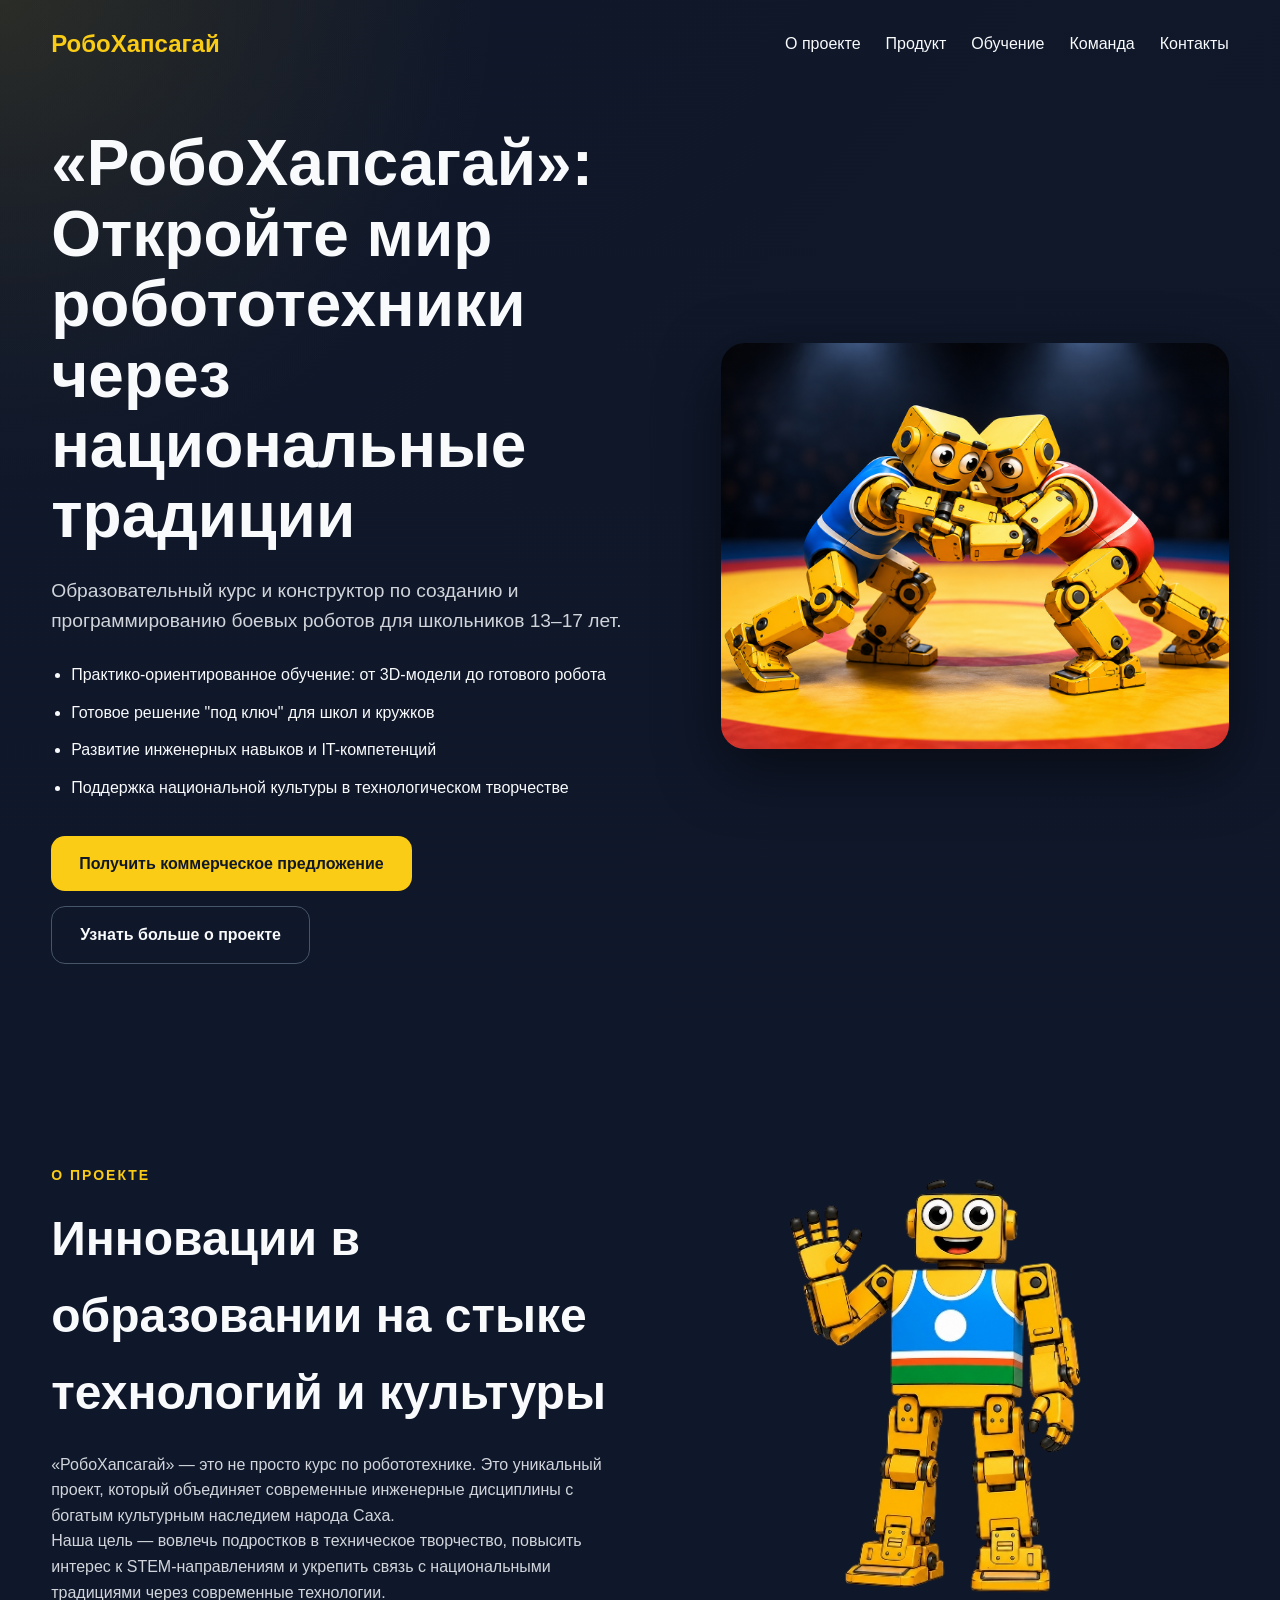
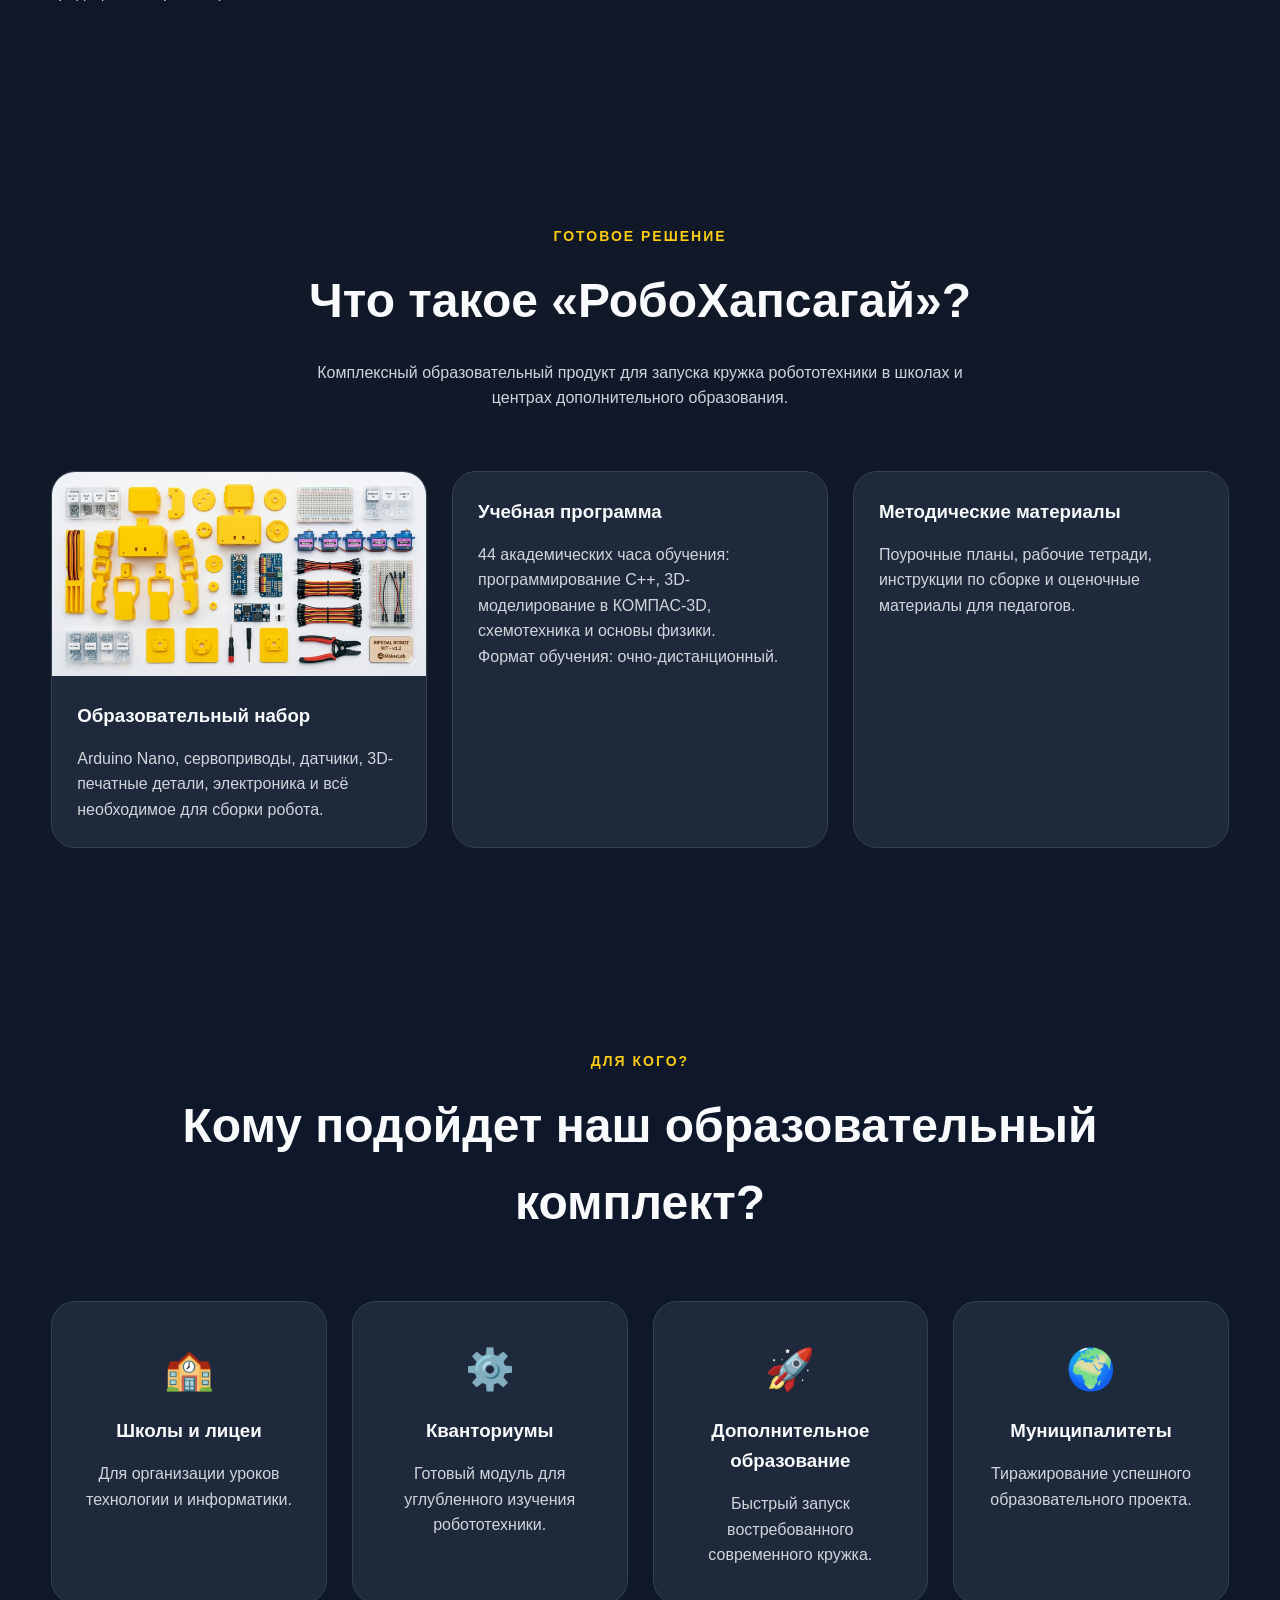
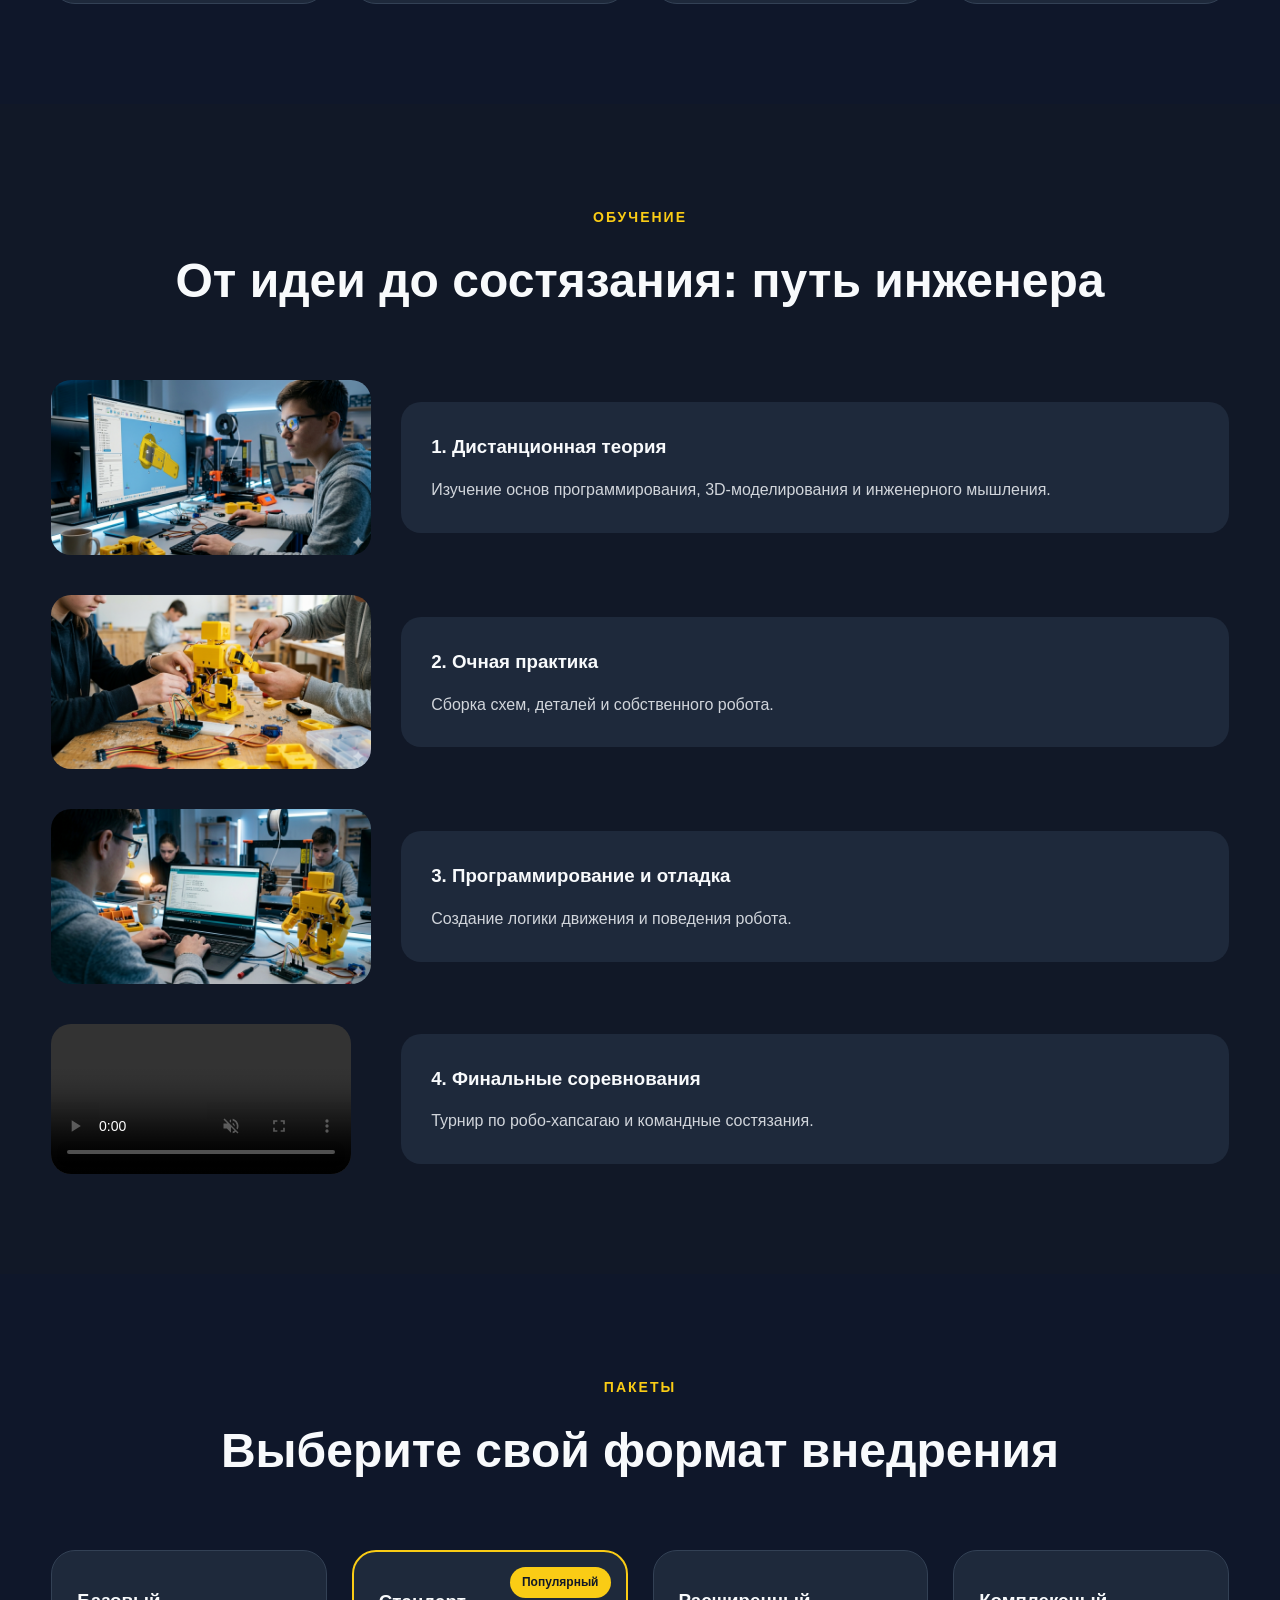
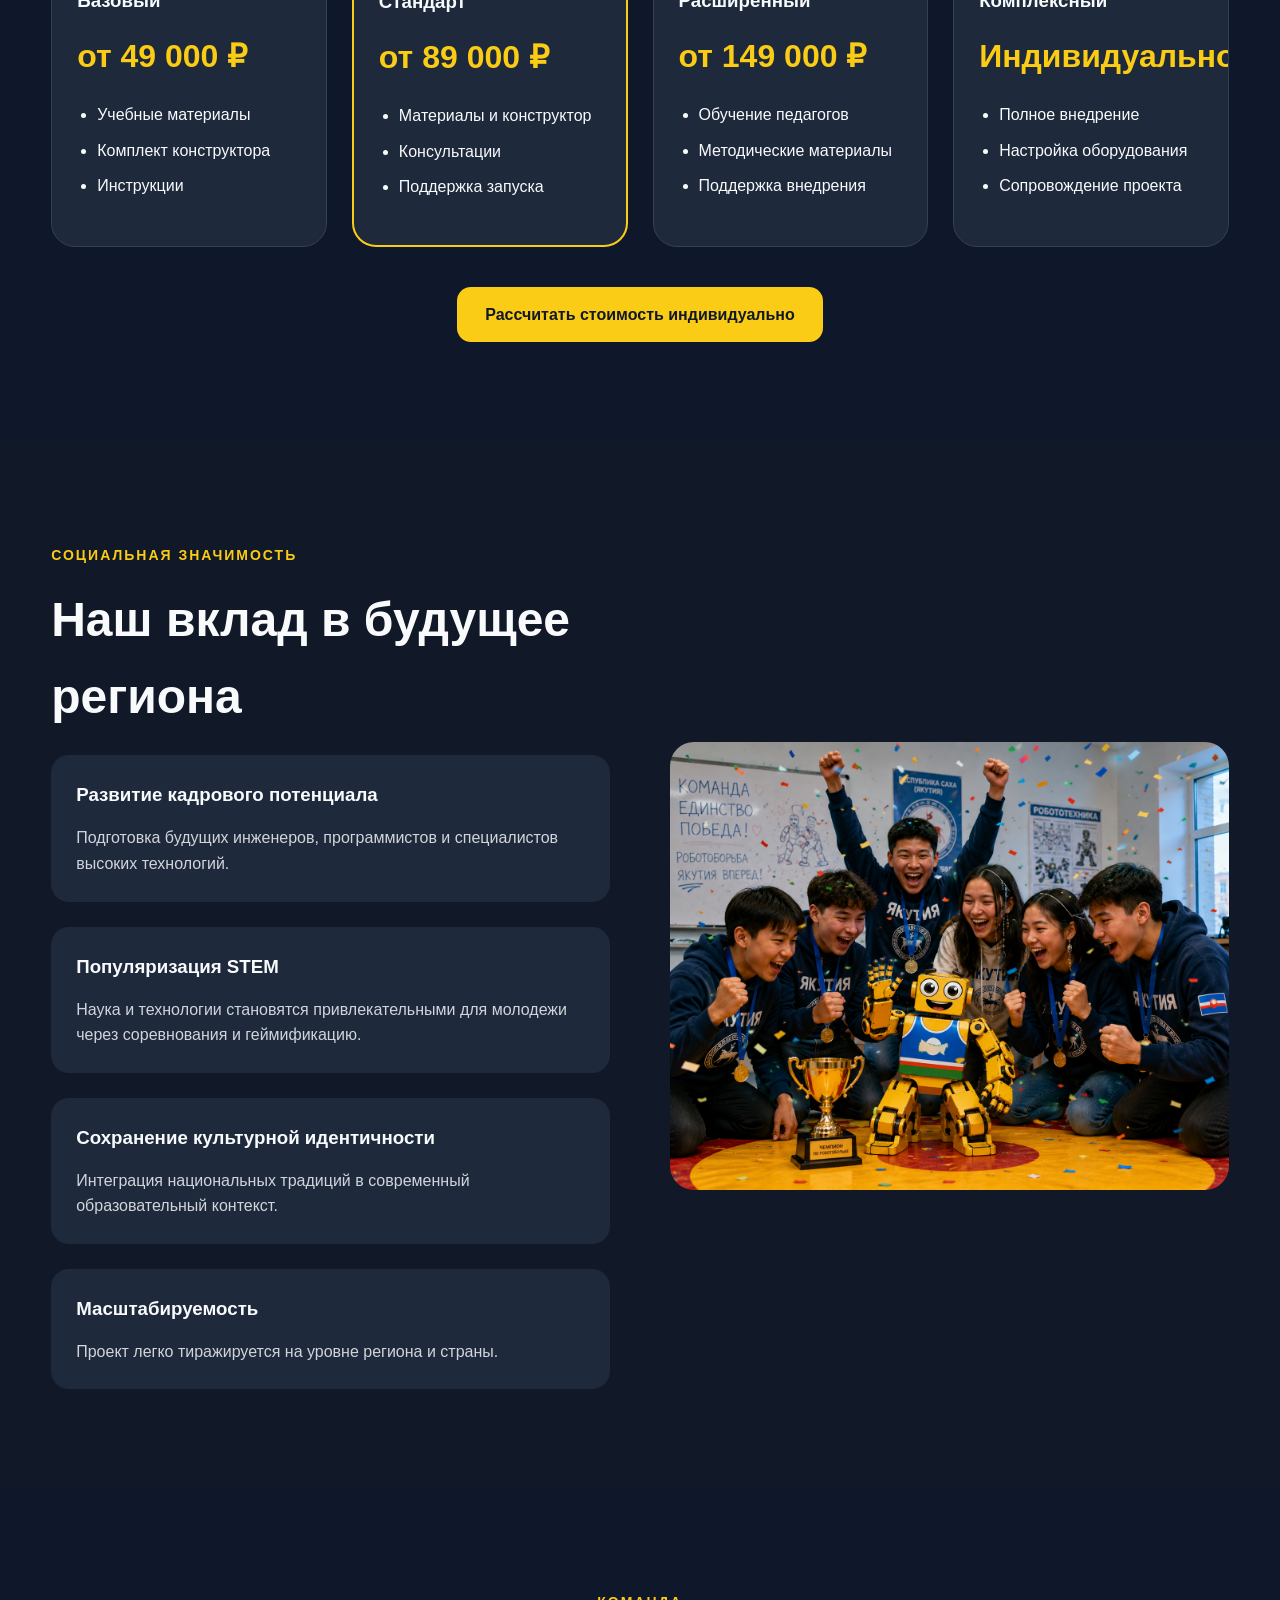
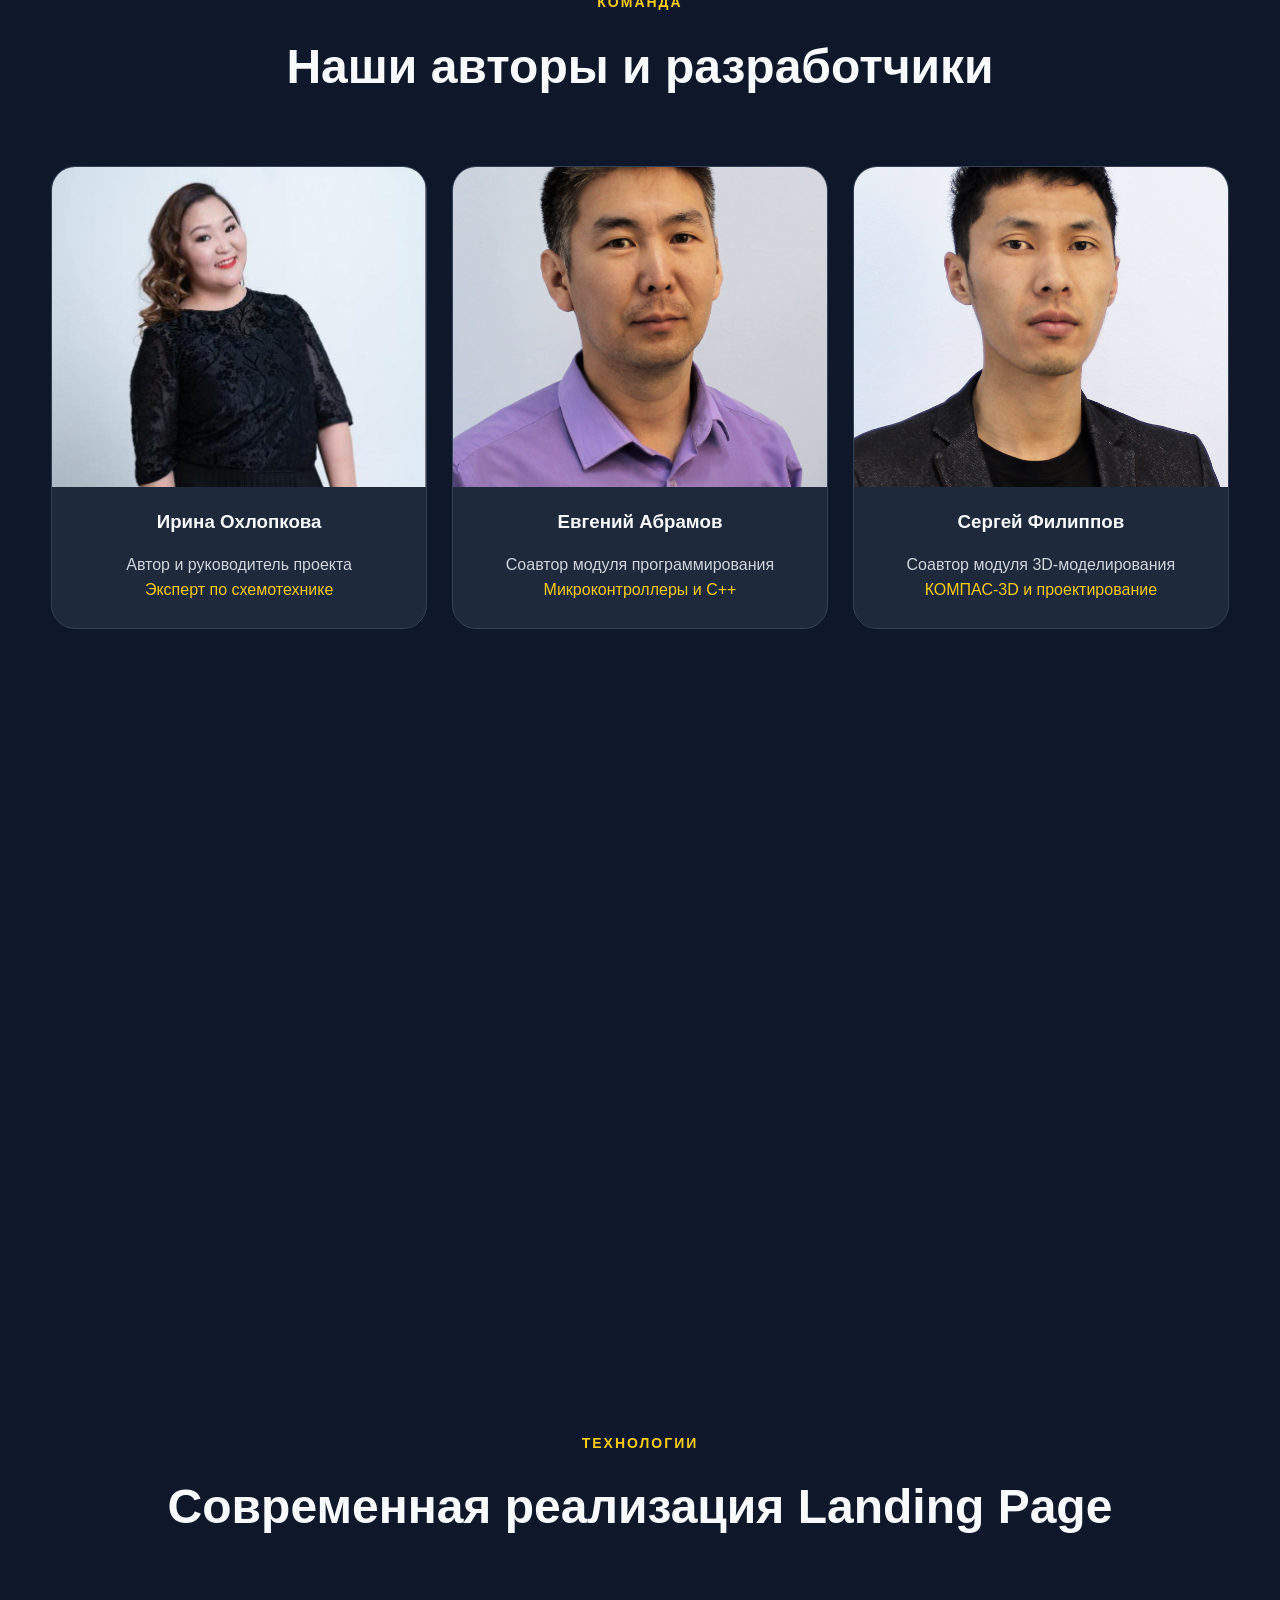
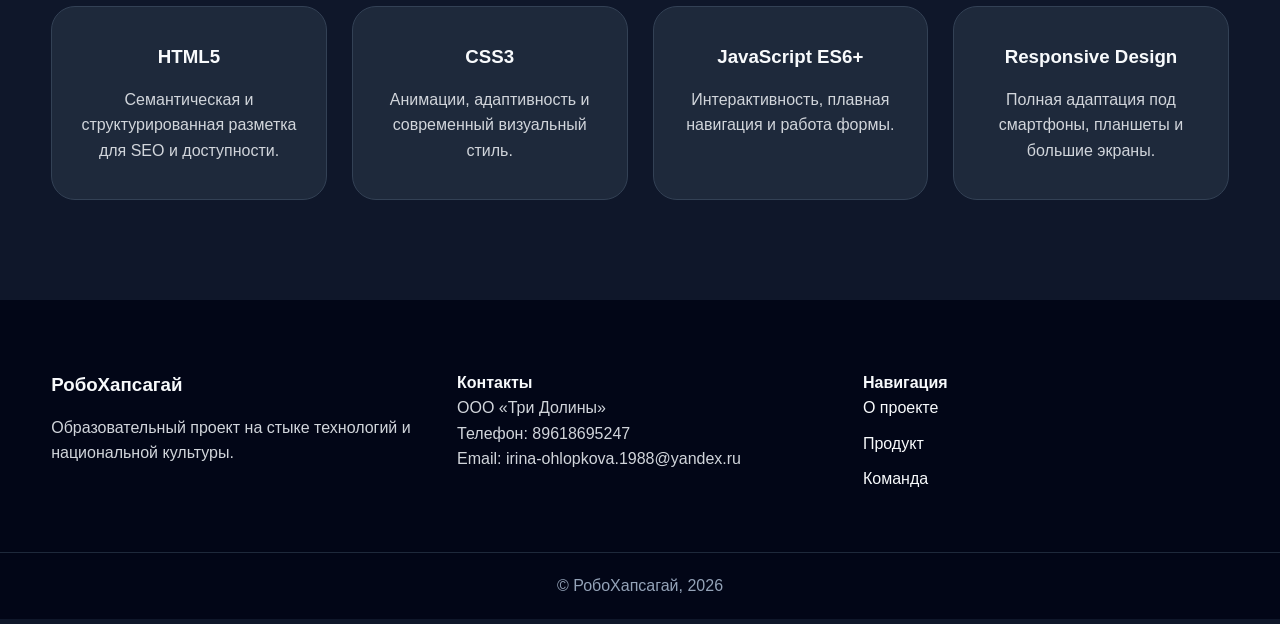
==== course/landing_page/chatgpt/index.html @ c45c4f31 "chatgpt claude deepseek gemini created LP" ====
<!DOCTYPE html>
<html lang="ru">
<head>
  <meta charset="UTF-8" />
  <meta name="viewport" content="width=device-width, initial-scale=1.0" />
  <title>РобоХапсагай — Робототехника через национальные традиции</title>

  <link rel="stylesheet" href="style.css" />
</head>
<body>

  <header class="hero">
    <div class="overlay"></div>

    <nav class="navbar">
      <div class="logo">РобоХапсагай</div>

      <ul class="nav-links">
        <li><a href="#about">О проекте</a></li>
        <li><a href="#product">Продукт</a></li>
        <li><a href="#learning">Обучение</a></li>
        <li><a href="#team">Команда</a></li>
        <li><a href="#contact">Контакты</a></li>
      </ul>

      <button class="burger" id="burger">
        <span></span>
        <span></span>
        <span></span>
      </button>
    </nav>

    <div class="hero-content container">
      <div class="hero-text">
        <h1>
          «РобоХапсагай»: Откройте мир робототехники
          через национальные традиции
        </h1>

        <p class="hero-subtitle">
          Образовательный курс и конструктор по созданию
          и программированию боевых роботов для школьников 13–17 лет.
        </p>

        <ul class="hero-benefits">
          <li>Практико-ориентированное обучение: от 3D-модели до готового робота</li>
          <li>Готовое решение "под ключ" для школ и кружков</li>
          <li>Развитие инженерных навыков и IT-компетенций</li>
          <li>Поддержка национальной культуры в технологическом творчестве</li>
        </ul>

        <div class="hero-buttons">
          <a href="#register" class="btn btn-primary">
            Получить коммерческое предложение
          </a>

          <a href="#about" class="btn btn-secondary">
            Узнать больше о проекте
          </a>
        </div>
      </div>

      <div class="hero-image">
        <img
          src="img/generated_images/Two friendly, blocky, humanoid robots wrestling.png"
          alt="РобоХапсагай"
        />
      </div>
    </div>
  </header>

  <section class="section" id="about">
    <div class="container grid-2">
      <div>
        <span class="section-tag">О проекте</span>

        <h2>
          Инновации в образовании на стыке технологий и культуры
        </h2>

        <p>
          «РобоХапсагай» — это не просто курс по робототехнике.
          Это уникальный проект, который объединяет современные
          инженерные дисциплины с богатым культурным наследием народа Саха.
        </p>

        <p>
          Наша цель — вовлечь подростков в техническое творчество,
          повысить интерес к STEM-направлениям и укрепить связь
          с национальными традициями через современные технологии.
        </p>
      </div>

      <div class="about-image">
        <img
          src="img/generated_images/A friendly, cartoonish, blocky humanoid.png"
          alt="Робот маскот"
        />
      </div>
    </div>
  </section>

  <section class="section dark-section" id="product">
    <div class="container">
      <div class="section-header">
        <span class="section-tag">Готовое решение</span>
        <h2>Что такое «РобоХапсагай»?</h2>

        <p>
          Комплексный образовательный продукт для запуска кружка
          робототехники в школах и центрах дополнительного образования.
        </p>
      </div>

      <div class="cards-grid">
        <div class="card">
          <img
            src="img/generated_images/A flat lay of a robotics kit neatly arranged.png"
            alt="Набор робототехники"
          />

          <div class="card-content">
            <h3>Образовательный набор</h3>

            <p>
              Arduino Nano, сервоприводы, датчики, 3D-печатные детали,
              электроника и всё необходимое для сборки робота.
            </p>
          </div>
        </div>

        <div class="card">
          <div class="card-content">
            <h3>Учебная программа</h3>

            <p>
              44 академических часа обучения:
              программирование C++, 3D-моделирование в КОМПАС-3D,
              схемотехника и основы физики.
            </p>

            <p>
              Формат обучения: очно-дистанционный.
            </p>
          </div>
        </div>

        <div class="card">
          <div class="card-content">
            <h3>Методические материалы</h3>

            <p>
              Поурочные планы, рабочие тетради,
              инструкции по сборке и оценочные материалы для педагогов.
            </p>
          </div>
        </div>
      </div>
    </div>
  </section>

  <section class="section" id="audience">
    <div class="container">
      <div class="section-header">
        <span class="section-tag">Для кого?</span>
        <h2>Кому подойдет наш образовательный комплект?</h2>
      </div>

      <div class="audience-grid">
        <div class="audience-card">
          <div class="icon">🏫</div>
          <h3>Школы и лицеи</h3>
          <p>Для организации уроков технологии и информатики.</p>
        </div>

        <div class="audience-card">
          <div class="icon">⚙️</div>
          <h3>Кванториумы</h3>
          <p>Готовый модуль для углубленного изучения робототехники.</p>
        </div>

        <div class="audience-card">
          <div class="icon">🚀</div>
          <h3>Дополнительное образование</h3>
          <p>Быстрый запуск востребованного современного кружка.</p>
        </div>

        <div class="audience-card">
          <div class="icon">🌍</div>
          <h3>Муниципалитеты</h3>
          <p>Тиражирование успешного образовательного проекта.</p>
        </div>
      </div>
    </div>
  </section>

  <section class="section dark-section" id="learning">
    <div class="container">
      <div class="section-header">
        <span class="section-tag">Обучение</span>
        <h2>От идеи до состязания: путь инженера</h2>
      </div>

      <div class="timeline">

        <div class="timeline-item">
          <div class="timeline-image">
            <img
              src="img/generated_images/A teenager is focused on a computer screen.png"
              alt=""
            />
          </div>

          <div class="timeline-content">
            <h3>1. Дистанционная теория</h3>
            <p>
              Изучение основ программирования,
              3D-моделирования и инженерного мышления.
            </p>
          </div>
        </div>

        <div class="timeline-item">
          <div class="timeline-image">
            <img
              src="img/generated_images/A close-up shot of teenagers' hands assembling a blocky yellow robot.png"
              alt=""
            />
          </div>

          <div class="timeline-content">
            <h3>2. Очная практика</h3>
            <p>
              Сборка схем, деталей и собственного робота.
            </p>
          </div>
        </div>

        <div class="timeline-item">
          <div class="timeline-image">
            <img
              src="img/generated_images/Over-the-shoulder shot of a student writing code on a laptop.png"
              alt=""
            />
          </div>

          <div class="timeline-content">
            <h3>3. Программирование и отладка</h3>
            <p>
              Создание логики движения и поведения робота.
            </p>
          </div>
        </div>

        <div class="timeline-item">
          <div class="timeline-video">
            <video controls autoplay muted loop>
              <source
                src="video/концепт борьбы роботов хапсагай.mp4"
                type="video/mp4"
              />
            </video>
          </div>

          <div class="timeline-content">
            <h3>4. Финальные соревнования</h3>
            <p>
              Турнир по робо-хапсагаю и командные состязания.
            </p>
          </div>
        </div>

      </div>
    </div>
  </section>

  <section class="section" id="pricing">
    <div class="container">
      <div class="section-header">
        <span class="section-tag">Пакеты</span>
        <h2>Выберите свой формат внедрения</h2>
      </div>

      <div class="pricing-grid">

        <div class="pricing-card">
          <h3>Базовый</h3>
          <p class="price">от 49 000 ₽</p>

          <ul>
            <li>Учебные материалы</li>
            <li>Комплект конструктора</li>
            <li>Инструкции</li>
          </ul>
        </div>

        <div class="pricing-card featured">
          <div class="badge">Популярный</div>

          <h3>Стандарт</h3>
          <p class="price">от 89 000 ₽</p>

          <ul>
            <li>Материалы и конструктор</li>
            <li>Консультации</li>
            <li>Поддержка запуска</li>
          </ul>
        </div>

        <div class="pricing-card">
          <h3>Расширенный</h3>
          <p class="price">от 149 000 ₽</p>

          <ul>
            <li>Обучение педагогов</li>
            <li>Методические материалы</li>
            <li>Поддержка внедрения</li>
          </ul>
        </div>

        <div class="pricing-card">
          <h3>Комплексный</h3>
          <p class="price">Индивидуально</p>

          <ul>
            <li>Полное внедрение</li>
            <li>Настройка оборудования</li>
            <li>Сопровождение проекта</li>
          </ul>
        </div>

      </div>

      <div class="center">
        <a href="#register" class="btn btn-primary">
          Рассчитать стоимость индивидуально
        </a>
      </div>
    </div>
  </section>

  <section class="section dark-section">
    <div class="container grid-2">
      <div>
        <span class="section-tag">Социальная значимость</span>

        <h2>Наш вклад в будущее региона</h2>

        <div class="impact-list">
          <div class="impact-item">
            <h3>Развитие кадрового потенциала</h3>
            <p>
              Подготовка будущих инженеров, программистов
              и специалистов высоких технологий.
            </p>
          </div>

          <div class="impact-item">
            <h3>Популяризация STEM</h3>
            <p>
              Наука и технологии становятся привлекательными
              для молодежи через соревнования и геймификацию.
            </p>
          </div>

          <div class="impact-item">
            <h3>Сохранение культурной идентичности</h3>
            <p>
              Интеграция национальных традиций
              в современный образовательный контекст.
            </p>
          </div>

          <div class="impact-item">
            <h3>Масштабируемость</h3>
            <p>
              Проект легко тиражируется на уровне региона и страны.
            </p>
          </div>
        </div>
      </div>

      <div class="about-image">
        <img
          src="img/generated_images/Yakut teenagers.png"
          alt="Подростки"
        />
      </div>
    </div>
  </section>

  <section class="section" id="team">
    <div class="container">
      <div class="section-header">
        <span class="section-tag">Команда</span>
        <h2>Наши авторы и разработчики</h2>
      </div>

      <div class="team-grid">

        <div class="team-card">
          <img
            src="img/teachers/Ирина Ивановна схемотехника.jpeg"
            alt=""
          />

          <h3>Ирина Охлопкова</h3>
          <p>Автор и руководитель проекта</p>
          <span>Эксперт по схемотехнике</span>
        </div>

        <div class="team-card">
          <img
            src="img/teachers/Евгений Семенович программирование.jpg"
            alt=""
          />

          <h3>Евгений Абрамов</h3>
          <p>Соавтор модуля программирования</p>
          <span>Микроконтроллеры и C++</span>
        </div>

        <div class="team-card">
          <img
            src="img/teachers/Сергей Александрович 3Д моделирование.jpg"
            alt=""
          />

          <h3>Сергей Филиппов</h3>
          <p>Соавтор модуля 3D-моделирования</p>
          <span>КОМПАС-3D и проектирование</span>
        </div>

      </div>
    </div>
  </section>

  <section class="section dark-section" id="register">
    <div class="container register-container">
      <div>
        <span class="section-tag">Заявка</span>

        <h2>
          Получите доступ к курсу
          и коммерческое предложение
        </h2>

        <p>
          После отправки заявки мы свяжемся с вами,
          предоставим коммерческое предложение и откроем
          доступ к материалам курса.
        </p>
      </div>

      <form class="register-form" id="registerForm">

        <input
          type="text"
          placeholder="Ваше имя"
          required
        />

        <input
          type="email"
          placeholder="Электронная почта"
          required
        />

        <input
          type="text"
          placeholder="Организация"
        />

        <textarea
          rows="5"
          placeholder="Комментарий"
        ></textarea>

        <button type="submit" class="btn btn-primary">
          Отправить заявку
        </button>

      </form>
    </div>
  </section>

  <section class="section tech-section">
    <div class="container">
      <div class="section-header">
        <span class="section-tag">Технологии</span>
        <h2>Современная реализация Landing Page</h2>
      </div>

      <div class="tech-grid">

        <div class="tech-card">
          <h3>HTML5</h3>
          <p>
            Семантическая и структурированная разметка
            для SEO и доступности.
          </p>
        </div>

        <div class="tech-card">
          <h3>CSS3</h3>
          <p>
            Анимации, адаптивность и современный визуальный стиль.
          </p>
        </div>

        <div class="tech-card">
          <h3>JavaScript ES6+</h3>
          <p>
            Интерактивность, плавная навигация и работа формы.
          </p>
        </div>

        <div class="tech-card">
          <h3>Responsive Design</h3>
          <p>
            Полная адаптация под смартфоны,
            планшеты и большие экраны.
          </p>
        </div>

      </div>
    </div>
  </section>

  <footer class="footer" id="contact">
    <div class="container footer-grid">

      <div>
        <h3>РобоХапсагай</h3>

        <p>
          Образовательный проект на стыке
          технологий и национальной культуры.
        </p>
      </div>

      <div>
        <h4>Контакты</h4>

        <p>ООО «Три Долины»</p>
        <p>Телефон: 89618695247</p>
        <p>Email: irina-ohlopkova.1988@yandex.ru</p>
      </div>

      <div>
        <h4>Навигация</h4>

        <ul>
          <li><a href="#about">О проекте</a></li>
          <li><a href="#product">Продукт</a></li>
          <li><a href="#team">Команда</a></li>
        </ul>
      </div>

    </div>

    <div class="footer-bottom">
      © РобоХапсагай, 2026
    </div>
  </footer>

  <script src="script.js"></script>
</body>
</html>
---- course/landing_page/chatgpt/style.css ----
* {
  margin: 0;
  padding: 0;
  box-sizing: border-box;
}

html {
  scroll-behavior: smooth;
}

body {
  font-family: Arial, sans-serif;
  background: #0f172a;
  color: #f8fafc;
  line-height: 1.6;
  overflow-x: hidden;
}

img,
video {
  max-width: 100%;
  display: block;
}

a {
  text-decoration: none;
  color: inherit;
}

.container {
  width: min(1200px, 92%);
  margin: 0 auto;
}

.section {
  padding: 100px 0;
}

.dark-section {
  background: #111827;
}

.section-header {
  text-align: center;
  margin-bottom: 60px;
}

.section-header p {
  max-width: 700px;
  margin: 20px auto 0;
  color: #cbd5e1;
}

.section-tag {
  display: inline-block;
  margin-bottom: 15px;
  color: #facc15;
  font-weight: bold;
  text-transform: uppercase;
  letter-spacing: 2px;
  font-size: 14px;
}

h1 {
  font-size: clamp(2.5rem, 5vw, 5rem);
  line-height: 1.1;
  margin-bottom: 25px;
}

h2 {
  font-size: clamp(2rem, 4vw, 3rem);
  margin-bottom: 20px;
}

h3 {
  margin-bottom: 15px;
}

p {
  color: #d1d5db;
}

.hero {
  position: relative;
  min-height: 100vh;
  display: flex;
  flex-direction: column;
  background:
    radial-gradient(circle at top left, rgba(250, 204, 21, 0.2), transparent 30%),
    linear-gradient(135deg, #0f172a, #111827);
}

.overlay {
  position: absolute;
  inset: 0;
  background:
    linear-gradient(to bottom, rgba(15, 23, 42, 0.4), rgba(15, 23, 42, 0.95));
  z-index: 0;
}

.navbar {
  width: min(1200px, 92%);
  margin: 0 auto;
  padding: 25px 0;
  display: flex;
  justify-content: space-between;
  align-items: center;
  position: relative;
  z-index: 10;
}

.logo {
  font-size: 1.5rem;
  font-weight: bold;
  color: #facc15;
}

.nav-links {
  display: flex;
  gap: 25px;
  list-style: none;
}

.nav-links a {
  transition: 0.3s;
}

.nav-links a:hover {
  color: #facc15;
}

.burger {
  display: none;
  flex-direction: column;
  gap: 5px;
  background: none;
  border: none;
  cursor: pointer;
}

.burger span {
  width: 28px;
  height: 3px;
  background: white;
}

.hero-content {
  flex: 1;
  display: grid;
  grid-template-columns: 1.2fr 1fr;
  align-items: center;
  gap: 60px;
  position: relative;
  z-index: 2;
  padding: 40px 0 80px;
}

.hero-subtitle {
  font-size: 1.2rem;
  margin-bottom: 25px;
}

.hero-benefits {
  margin-bottom: 35px;
  padding-left: 20px;
}

.hero-benefits li {
  margin-bottom: 12px;
}

.hero-image img {
  border-radius: 24px;
  box-shadow: 0 20px 60px rgba(0, 0, 0, 0.5);
  animation: float 5s ease-in-out infinite;
}

.btn {
  display: inline-block;
  padding: 15px 28px;
  border-radius: 14px;
  font-weight: bold;
  transition: 0.3s;
}

.btn-primary {
  background: #facc15;
  color: #111827;
}

.btn-primary:hover {
  transform: translateY(-3px);
}

.btn-secondary {
  border: 1px solid #475569;
}

.btn-secondary:hover {
  background: #1e293b;
}

.hero-buttons {
  display: flex;
  flex-wrap: wrap;
  gap: 15px;
}

.grid-2 {
  display: grid;
  grid-template-columns: 1fr 1fr;
  gap: 60px;
  align-items: center;
}

.about-image img {
  border-radius: 24px;
}

.cards-grid,
.audience-grid,
.team-grid,
.tech-grid,
.pricing-grid {
  display: grid;
  gap: 25px;
}

.cards-grid {
  grid-template-columns: repeat(auto-fit, minmax(280px, 1fr));
}

.card,
.audience-card,
.team-card,
.tech-card,
.pricing-card {
  background: #1e293b;
  border: 1px solid #334155;
  border-radius: 24px;
  overflow: hidden;
  transition: 0.3s;
}

.card:hover,
.audience-card:hover,
.team-card:hover,
.tech-card:hover,
.pricing-card:hover {
  transform: translateY(-6px);
}

.card-content {
  padding: 25px;
}

.audience-grid,
.tech-grid {
  grid-template-columns: repeat(auto-fit, minmax(220px, 1fr));
}

.audience-card,
.tech-card {
  padding: 35px 25px;
  text-align: center;
}

.icon {
  font-size: 2.5rem;
  margin-bottom: 15px;
}

.timeline {
  display: flex;
  flex-direction: column;
  gap: 40px;
}

.timeline-item {
  display: grid;
  grid-template-columns: 320px 1fr;
  gap: 30px;
  align-items: center;
}

.timeline-image img,
.timeline-video video {
  border-radius: 20px;
}

.timeline-content {
  background: #1e293b;
  padding: 30px;
  border-radius: 20px;
}

.pricing-grid {
  grid-template-columns: repeat(auto-fit, minmax(240px, 1fr));
  margin-bottom: 40px;
}

.pricing-card {
  position: relative;
  padding: 35px 25px;
}

.pricing-card ul {
  padding-left: 20px;
}

.pricing-card li {
  margin-bottom: 10px;
}

.price {
  font-size: 2rem;
  color: #facc15;
  margin-bottom: 20px;
  font-weight: bold;
}

.featured {
  border: 2px solid #facc15;
}

.badge {
  position: absolute;
  top: 15px;
  right: 15px;
  background: #facc15;
  color: #111827;
  padding: 6px 12px;
  border-radius: 999px;
  font-size: 12px;
  font-weight: bold;
}

.center {
  text-align: center;
}

.impact-list {
  display: flex;
  flex-direction: column;
  gap: 25px;
}

.impact-item {
  padding: 25px;
  background: #1e293b;
  border-radius: 18px;
}

.team-grid {
  grid-template-columns: repeat(auto-fit, minmax(260px, 1fr));
}

.team-card img {
  height: 320px;
  width: 100%;
  object-fit: cover;
}

.team-card {
  text-align: center;
  padding-bottom: 25px;
}

.team-card h3 {
  margin-top: 20px;
}

.team-card span {
  color: #facc15;
}

.register-container {
  display: grid;
  grid-template-columns: 1fr 1fr;
  gap: 50px;
  align-items: start;
}

.register-form {
  display: flex;
  flex-direction: column;
  gap: 18px;
}

.register-form input,
.register-form textarea {
  padding: 16px;
  border: 1px solid #334155;
  border-radius: 14px;
  background: #0f172a;
  color: white;
  font-size: 1rem;
}

.register-form textarea {
  resize: vertical;
}

.footer {
  background: #020617;
  padding-top: 70px;
}

.footer-grid {
  display: grid;
  grid-template-columns: repeat(auto-fit, minmax(240px, 1fr));
  gap: 40px;
}

.footer ul {
  list-style: none;
}

.footer li {
  margin-bottom: 10px;
}

.footer-bottom {
  border-top: 1px solid #1e293b;
  margin-top: 50px;
  padding: 20px;
  text-align: center;
  color: #94a3b8;
}

@keyframes float {
  0%, 100% {
    transform: translateY(0px);
  }

  50% {
    transform: translateY(-10px);
  }
}

.fade-in {
  opacity: 0;
  transform: translateY(40px);
  transition: 1s;
}

.fade-in.visible {
  opacity: 1;
  transform: translateY(0);
}

@media (max-width: 900px) {

  .hero-content,
  .grid-2,
  .register-container,
  .timeline-item {
    grid-template-columns: 1fr;
  }

  .hero-image {
    order: -1;
  }

  .nav-links {
    position: absolute;
    top: 80px;
    right: 0;
    width: 240px;
    background: #111827;
    flex-direction: column;
    padding: 20px;
    border-radius: 16px;
    display: none;
  }

  .nav-links.active {
    display: flex;
  }

  .burger {
    display: flex;
  }
}

@media (max-width: 600px) {

  .section {
    padding: 70px 0;
  }

  .hero-buttons {
    flex-direction: column;
  }

  .btn {
    width: 100%;
    text-align: center;
  }
}
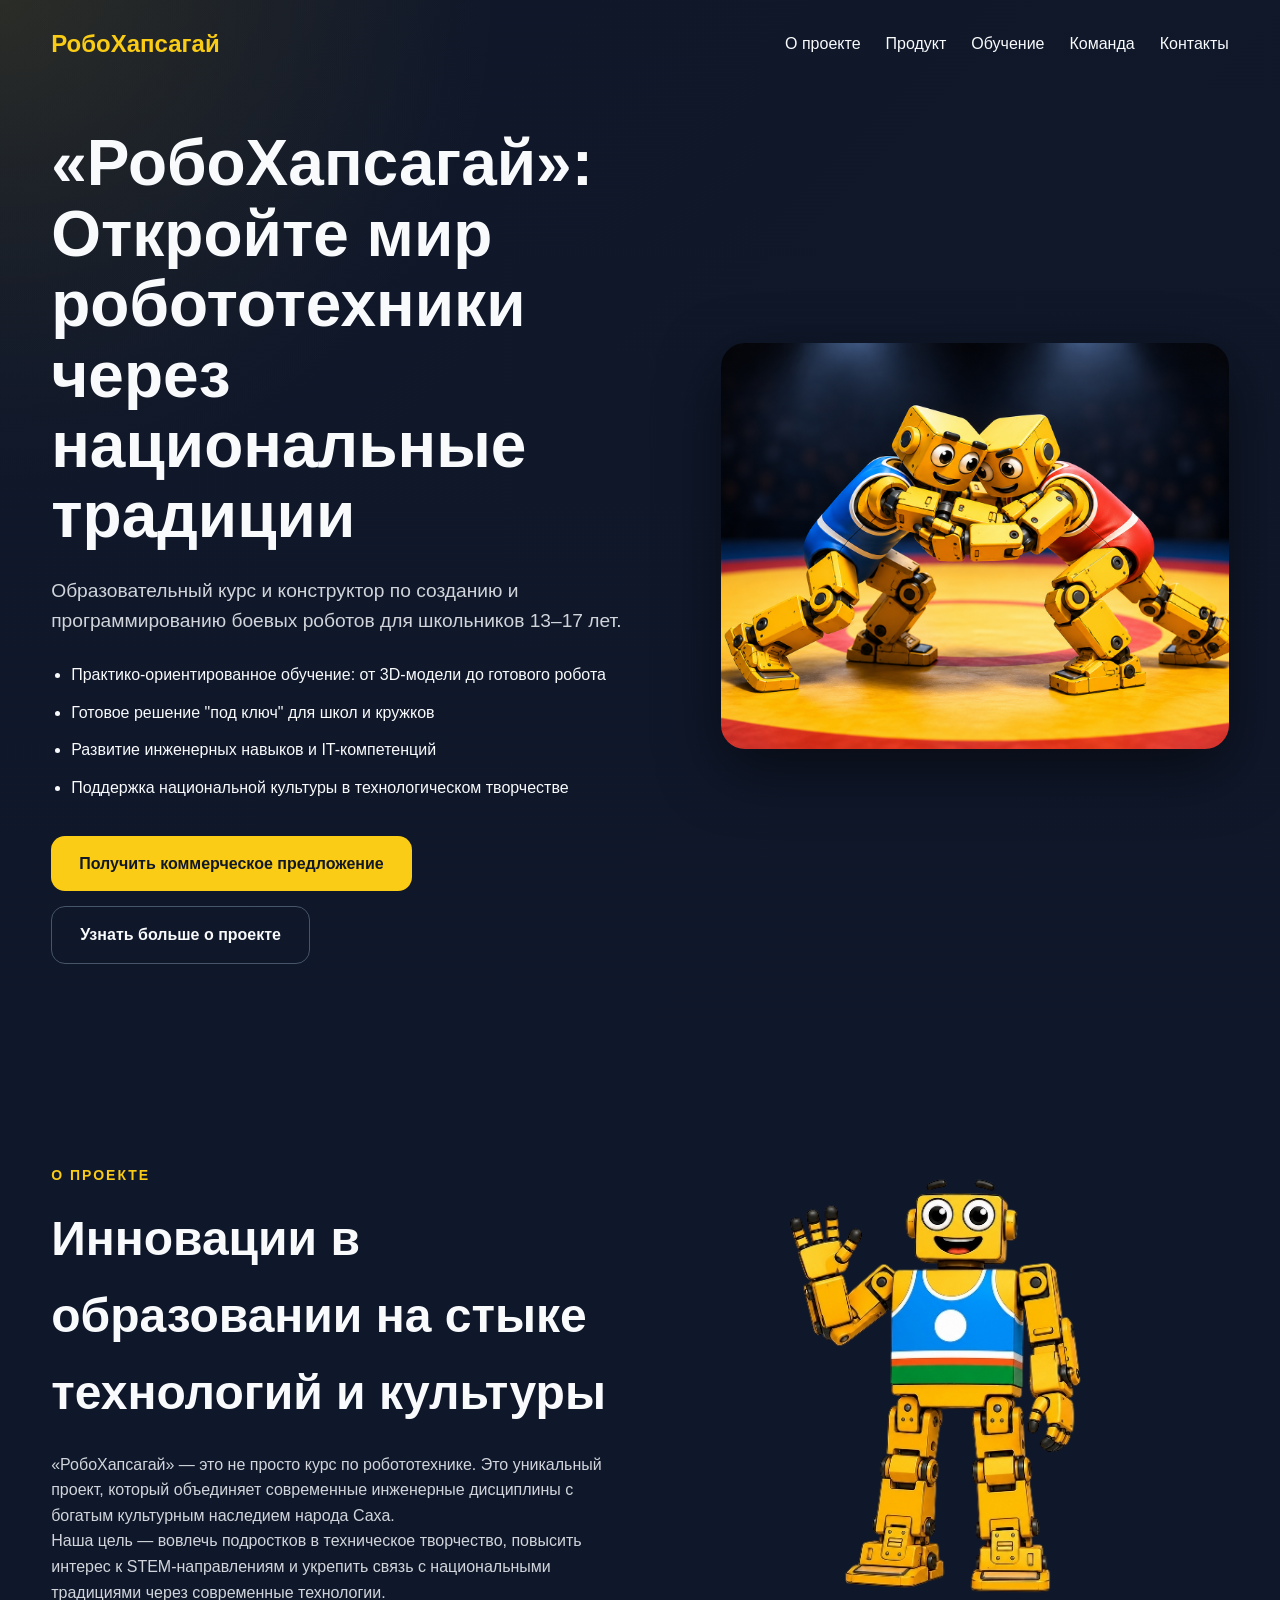
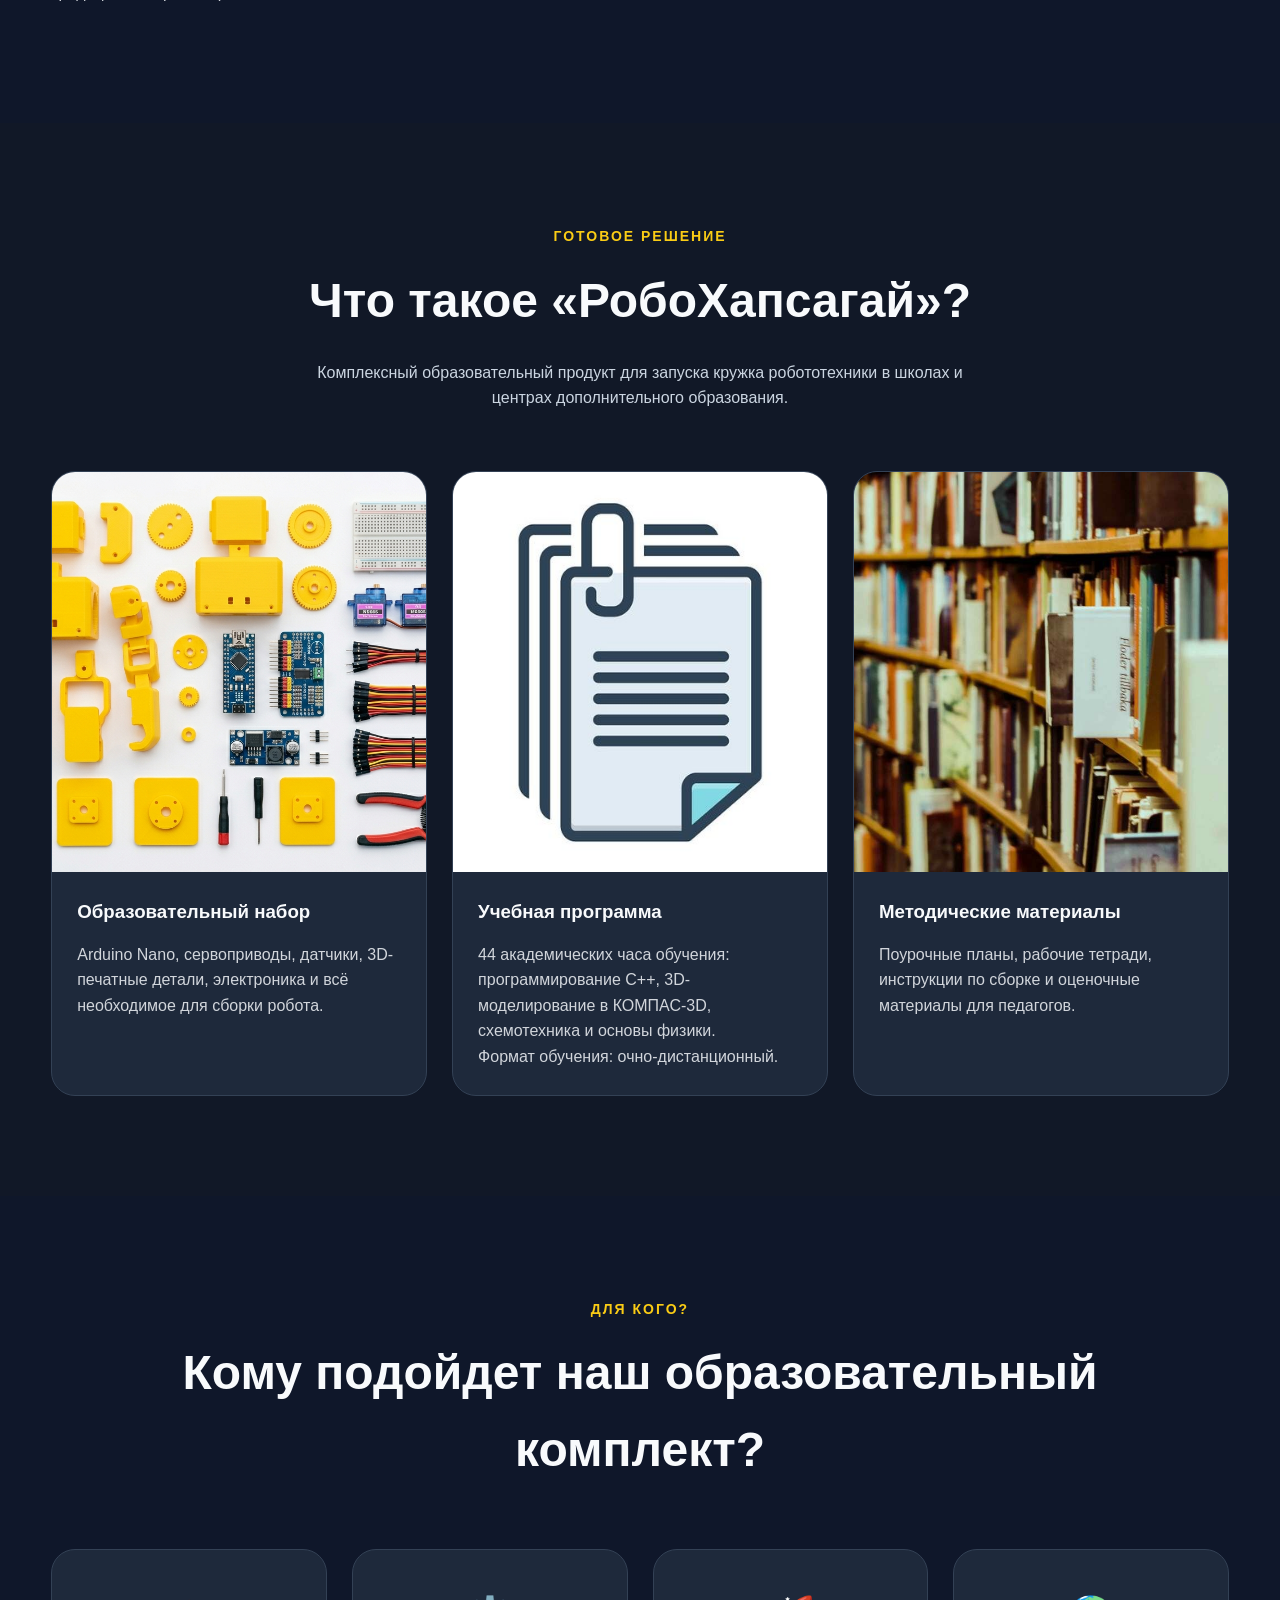
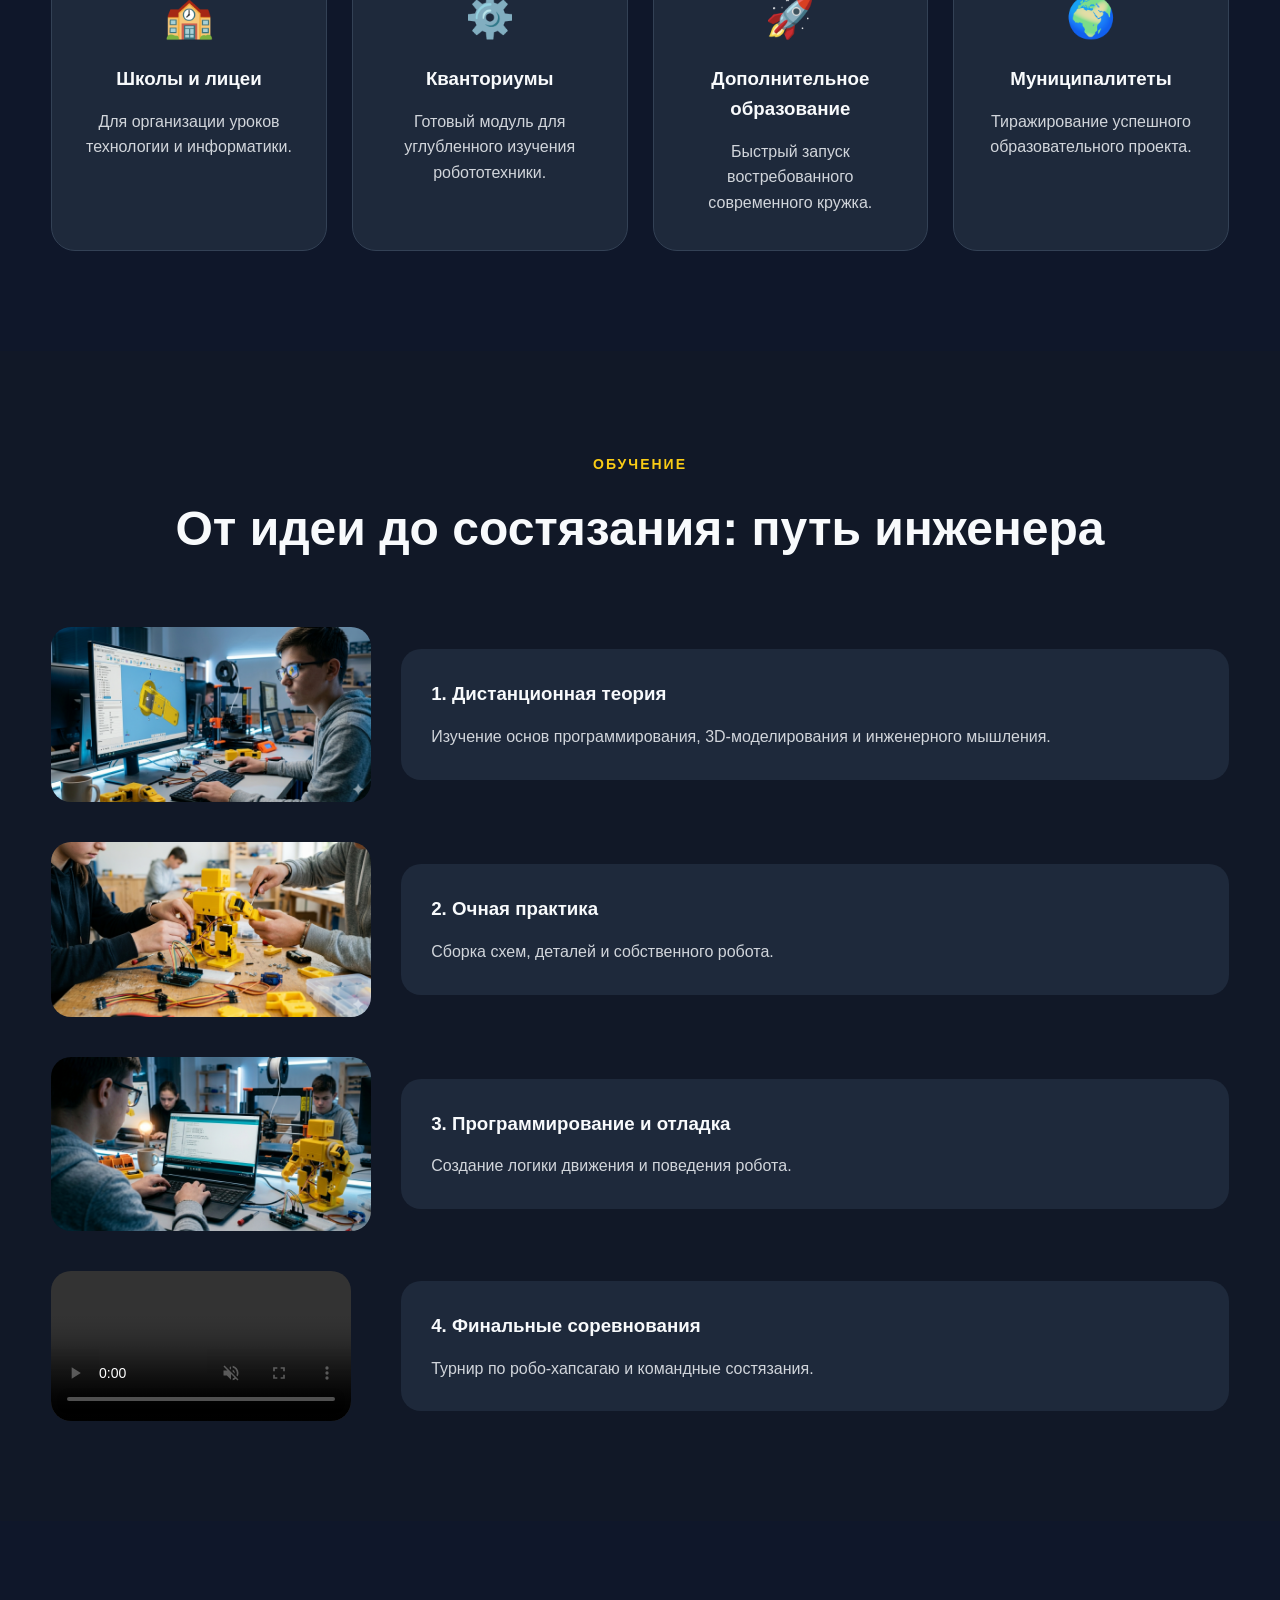
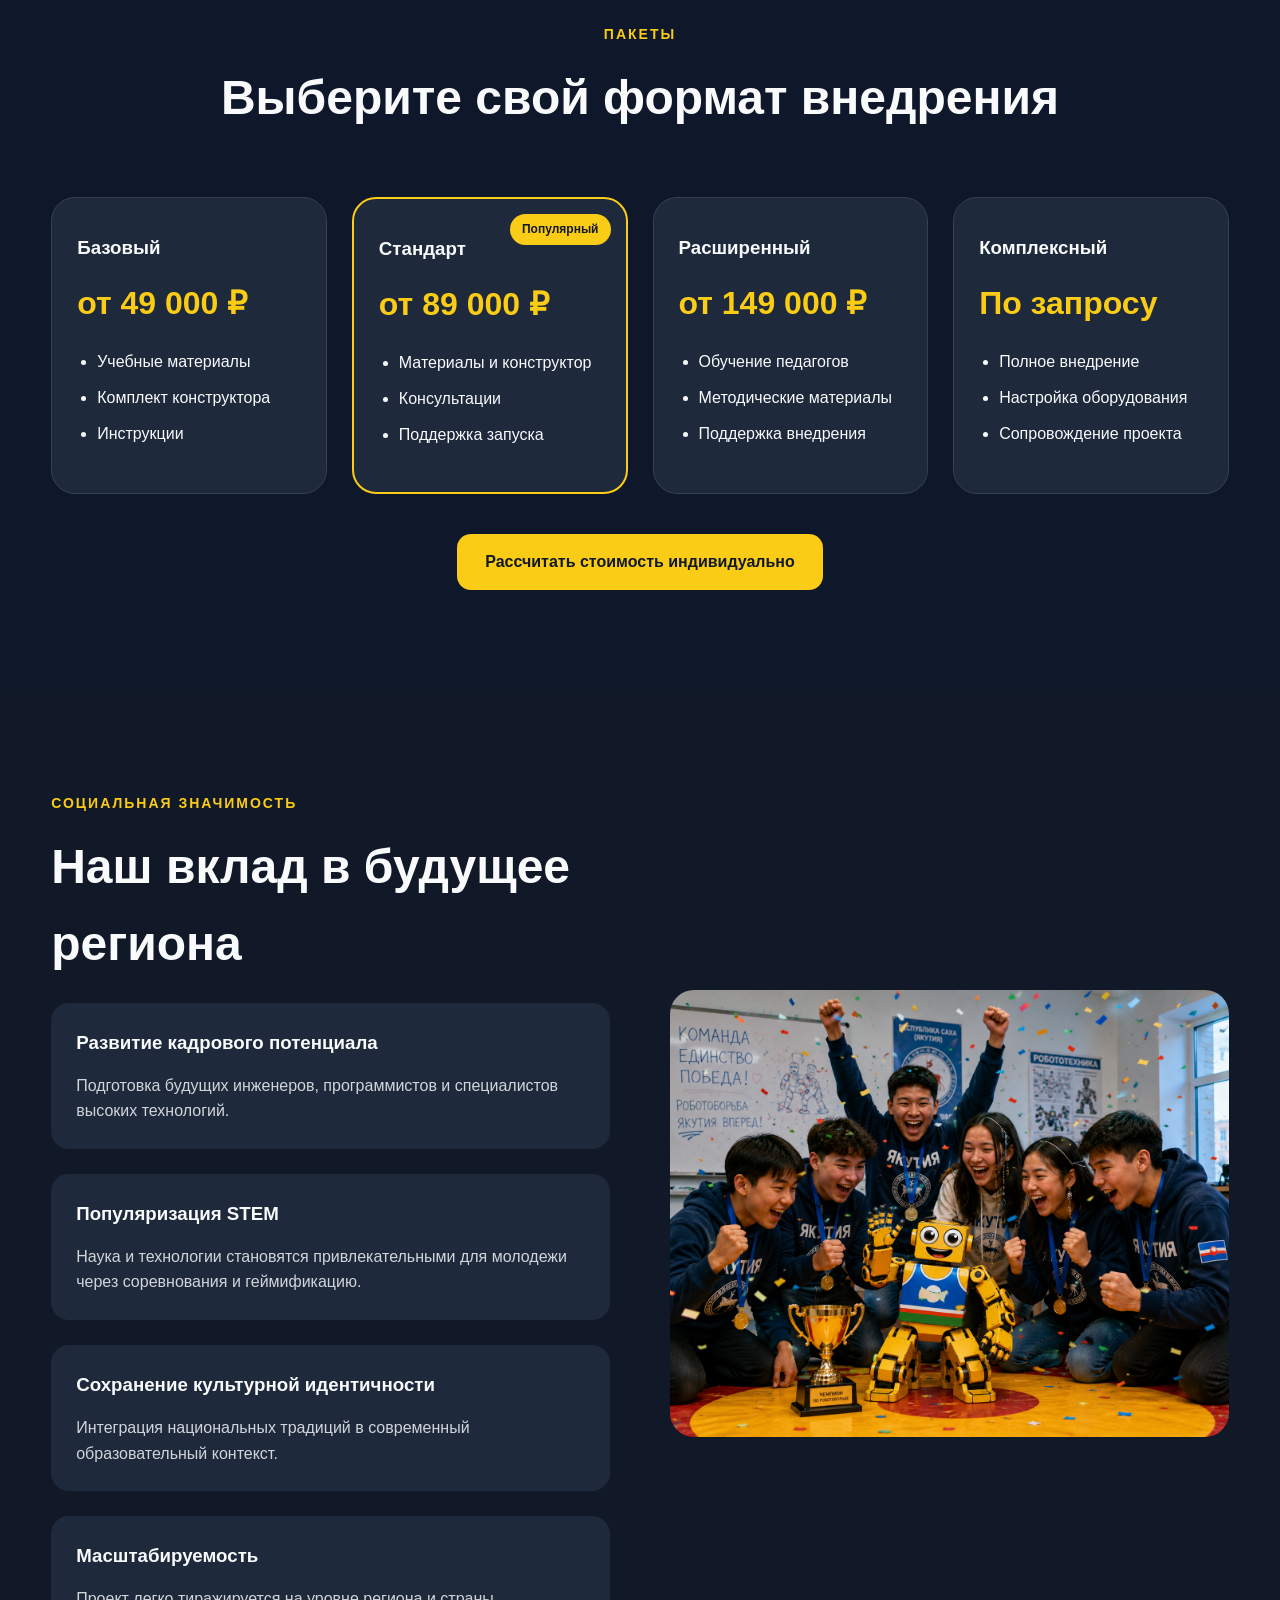
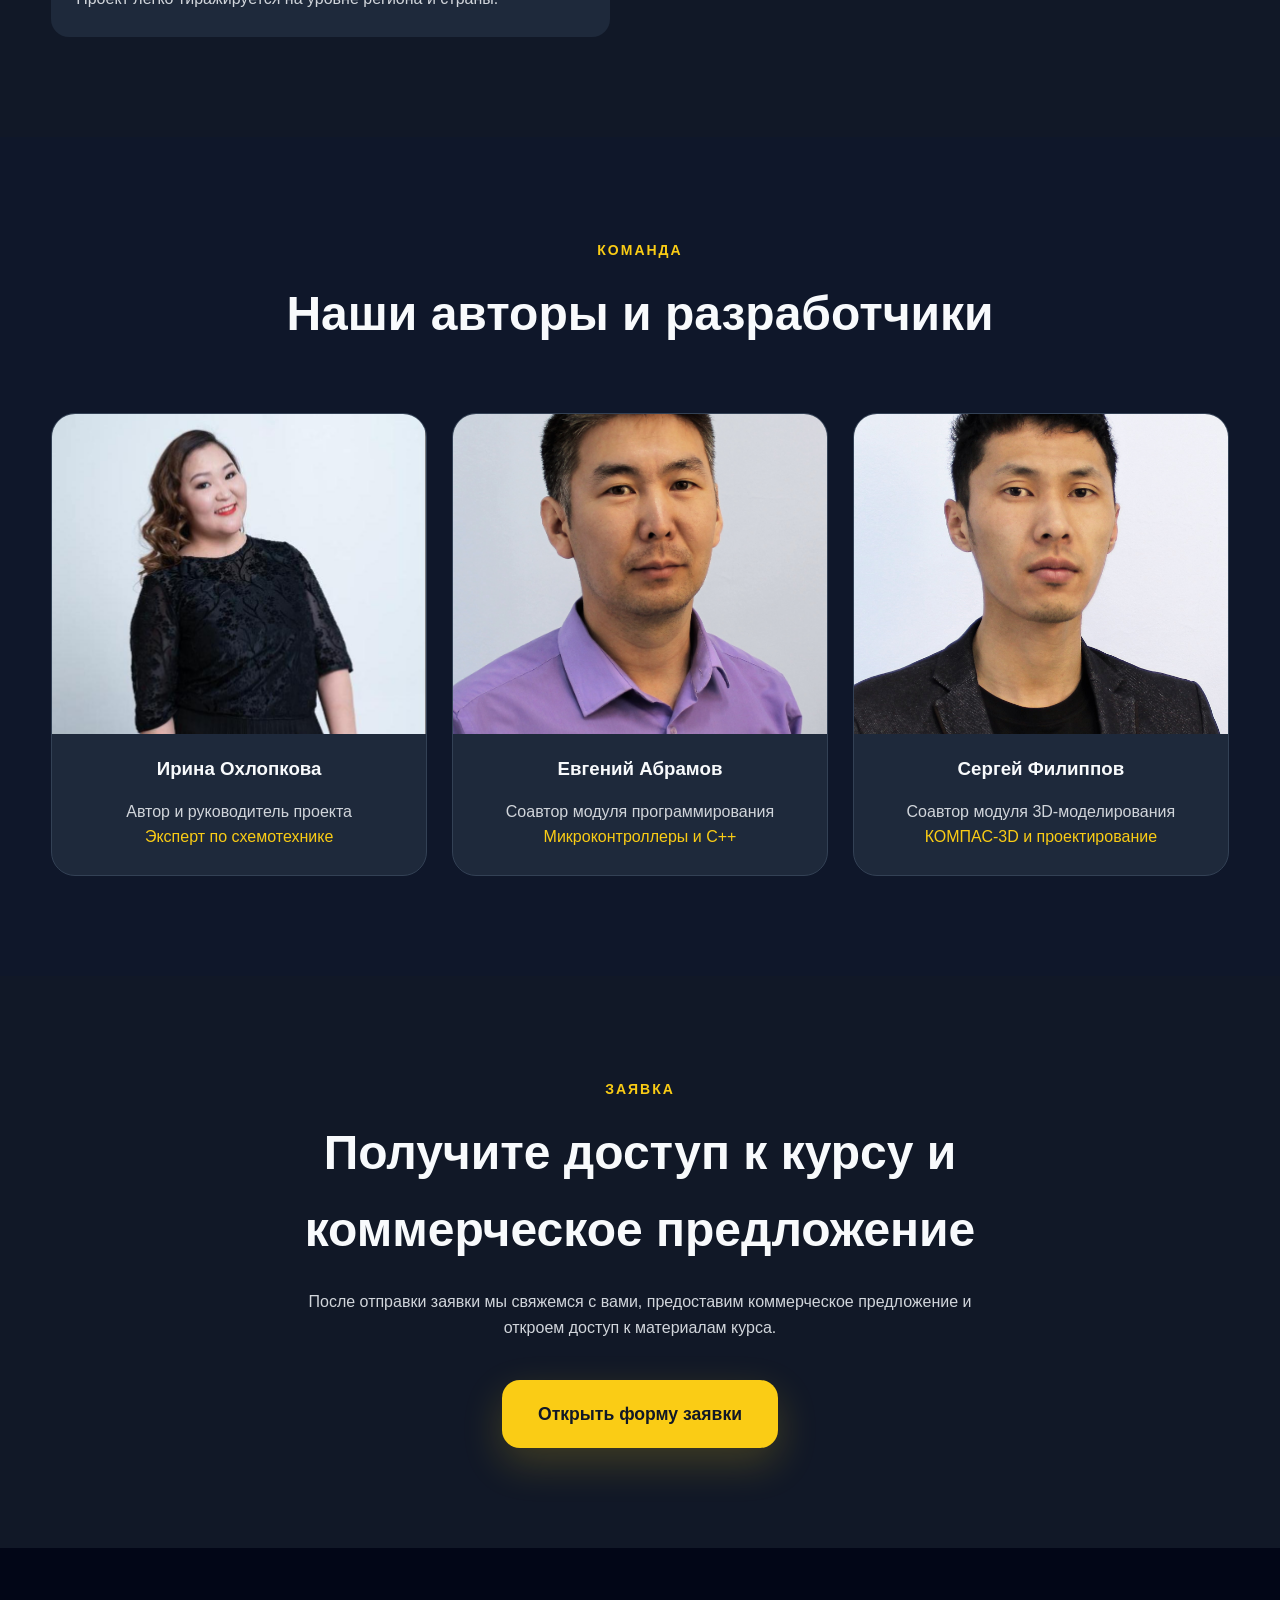
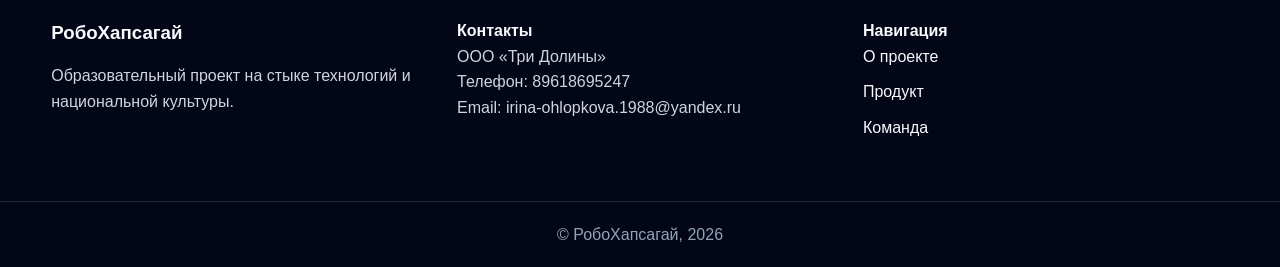
==== commit 2bff820b: "fixed chatgpt site" ====
--- a/course/landing_page/chatgpt/index.html
+++ b/course/landing_page/chatgpt/index.html
@@ -130,6 +130,10 @@
         </div>
 
         <div class="card">
+          <img
+            src="img/edu_program.jpg"
+            alt="Набор робототехники"
+          />
           <div class="card-content">
             <h3>Учебная программа</h3>
 
@@ -146,6 +150,10 @@
         </div>
 
         <div class="card">
+          <img
+            src="img/books.jpeg"
+            alt="Набор робототехники"
+          />
           <div class="card-content">
             <h3>Методические материалы</h3>
 
@@ -320,7 +328,7 @@
 
         <div class="pricing-card">
           <h3>Комплексный</h3>
-          <p class="price">Индивидуально</p>
+          <p class="price">По запросу</p>
 
           <ul>
             <li>Полное внедрение</li>
@@ -436,94 +444,29 @@
   </section>
 
   <section class="section dark-section" id="register">
-    <div class="container register-container">
-      <div>
-        <span class="section-tag">Заявка</span>
-
-        <h2>
-          Получите доступ к курсу
-          и коммерческое предложение
-        </h2>
-
-        <p>
-          После отправки заявки мы свяжемся с вами,
-          предоставим коммерческое предложение и откроем
-          доступ к материалам курса.
-        </p>
-      </div>
-
-      <form class="register-form" id="registerForm">
-
-        <input
-          type="text"
-          placeholder="Ваше имя"
-          required
-        />
-
-        <input
-          type="email"
-          placeholder="Электронная почта"
-          required
-        />
-
-        <input
-          type="text"
-          placeholder="Организация"
-        />
-
-        <textarea
-          rows="5"
-          placeholder="Комментарий"
-        ></textarea>
-
-        <button type="submit" class="btn btn-primary">
-          Отправить заявку
-        </button>
-
-      </form>
-    </div>
-  </section>
-
-  <section class="section tech-section">
-    <div class="container">
-      <div class="section-header">
-        <span class="section-tag">Технологии</span>
-        <h2>Современная реализация Landing Page</h2>
-      </div>
-
-      <div class="tech-grid">
-
-        <div class="tech-card">
-          <h3>HTML5</h3>
-          <p>
-            Семантическая и структурированная разметка
-            для SEO и доступности.
-          </p>
-        </div>
-
-        <div class="tech-card">
-          <h3>CSS3</h3>
-          <p>
-            Анимации, адаптивность и современный визуальный стиль.
-          </p>
-        </div>
-
-        <div class="tech-card">
-          <h3>JavaScript ES6+</h3>
-          <p>
-            Интерактивность, плавная навигация и работа формы.
-          </p>
-        </div>
-
-        <div class="tech-card">
-          <h3>Responsive Design</h3>
-          <p>
-            Полная адаптация под смартфоны,
-            планшеты и большие экраны.
-          </p>
-        </div>
-
-      </div>
+    <div class="container register-cta">
+
+      <span class="section-tag">Заявка</span>
+
+      <h2>
+        Получите доступ к курсу
+        и коммерческое предложение
+      </h2>
+
+      <p>
+        После отправки заявки мы свяжемся с вами,
+        предоставим коммерческое предложение и откроем
+        доступ к материалам курса.
+      </p>
+
+      <a
+        href="https://forms.yandex.ru/u/6a0fa09b84227c8859ab768a/"
+        target="_blank"
+        class="register-button"
+      >
+        Открыть форму заявки
+      </a>
+
     </div>
   </section>
 
--- a/course/landing_page/chatgpt/style.css
+++ b/course/landing_page/chatgpt/style.css
@@ -254,6 +254,11 @@
   padding: 25px;
 }
 
+.card img {
+  height: 400px;
+  object-fit: cover;
+}
+
 .audience-grid,
 .tech-grid {
   grid-template-columns: repeat(auto-fit, minmax(220px, 1fr));
@@ -497,4 +502,34 @@
     width: 100%;
     text-align: center;
   }
+}
+
+.register-cta {
+  max-width: 900px;
+  margin: 0 auto;
+  text-align: center;
+}
+
+.register-cta p {
+  max-width: 700px;
+  margin: 0 auto 40px;
+}
+
+.register-button {
+  display: inline-flex;
+  align-items: center;
+  justify-content: center;
+  padding: 20px 36px;
+  border-radius: 18px;
+  background: #facc15;
+  color: #111827;
+  font-size: 1.1rem;
+  font-weight: bold;
+  transition: 0.3s;
+  box-shadow: 0 15px 40px rgba(250, 204, 21, 0.2);
+}
+
+.register-button:hover {
+  transform: translateY(-4px) scale(1.02);
+  box-shadow: 0 20px 50px rgba(250, 204, 21, 0.35);
 }
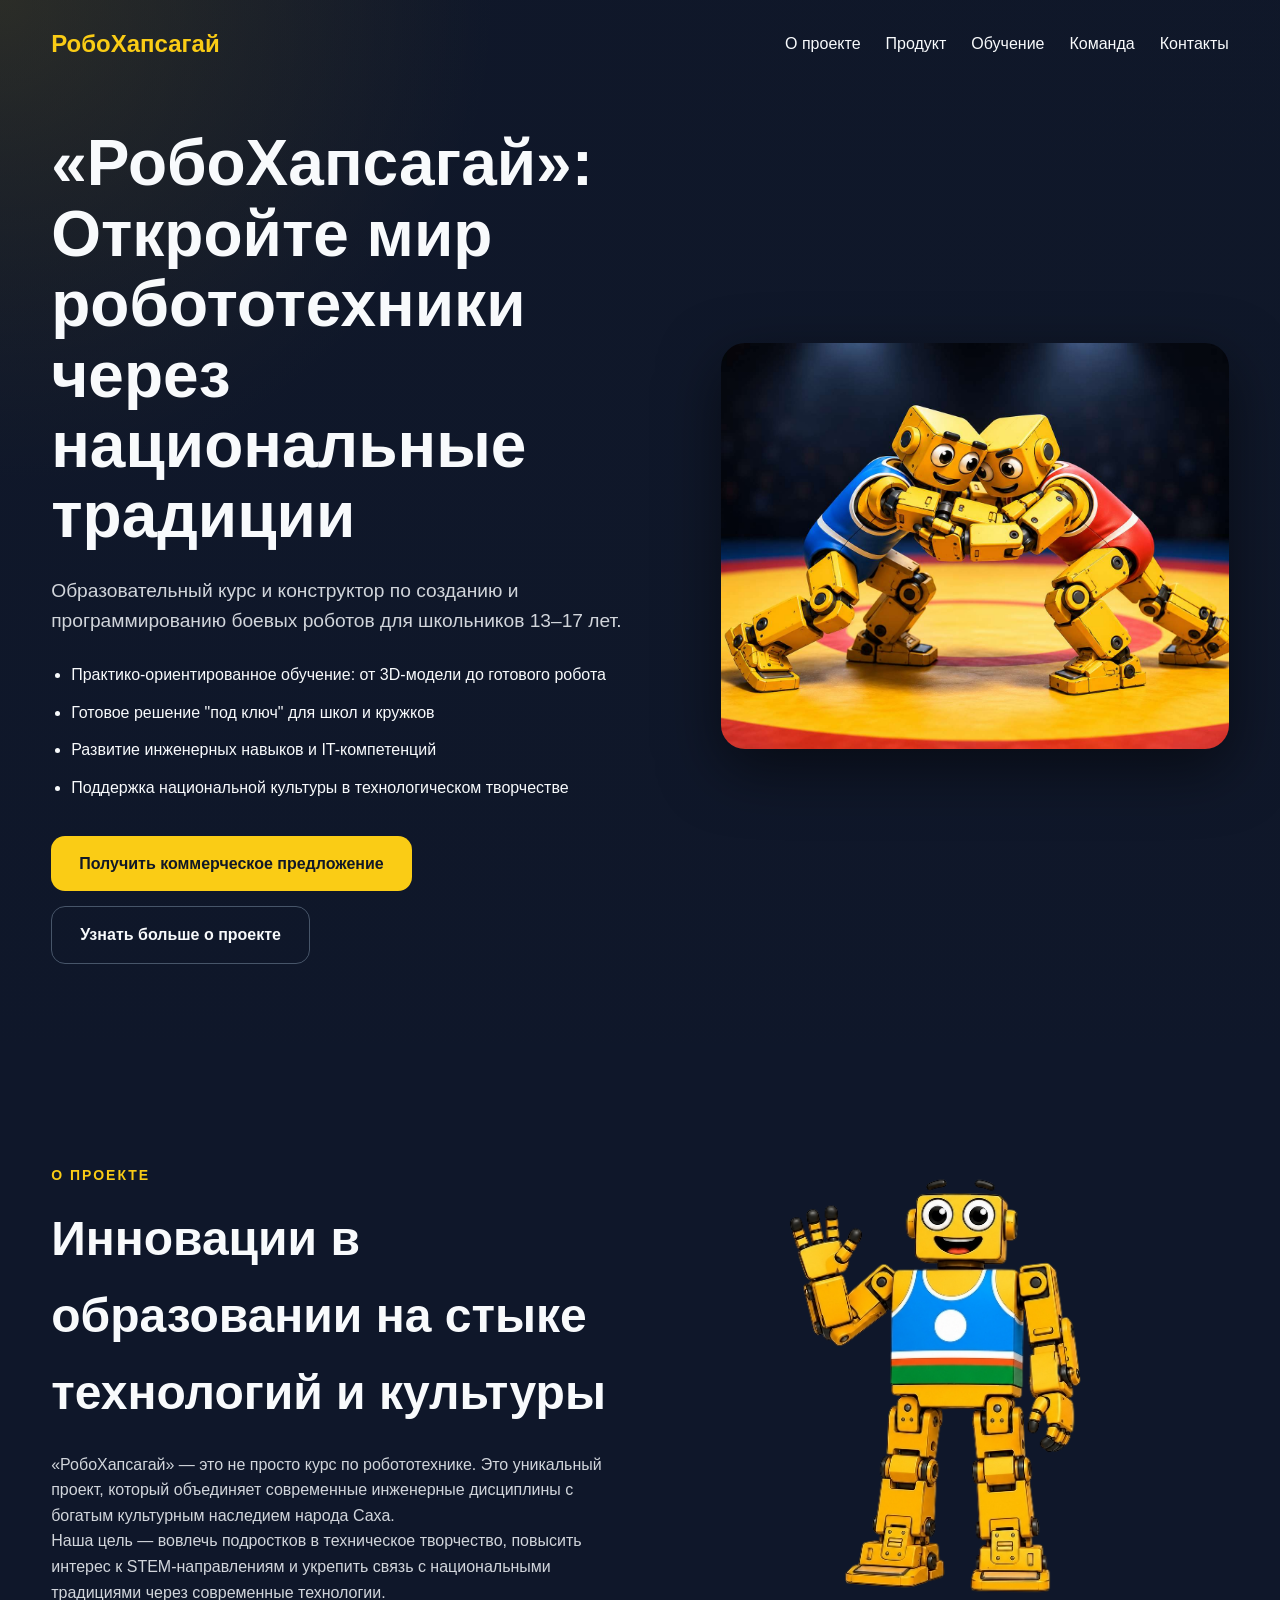
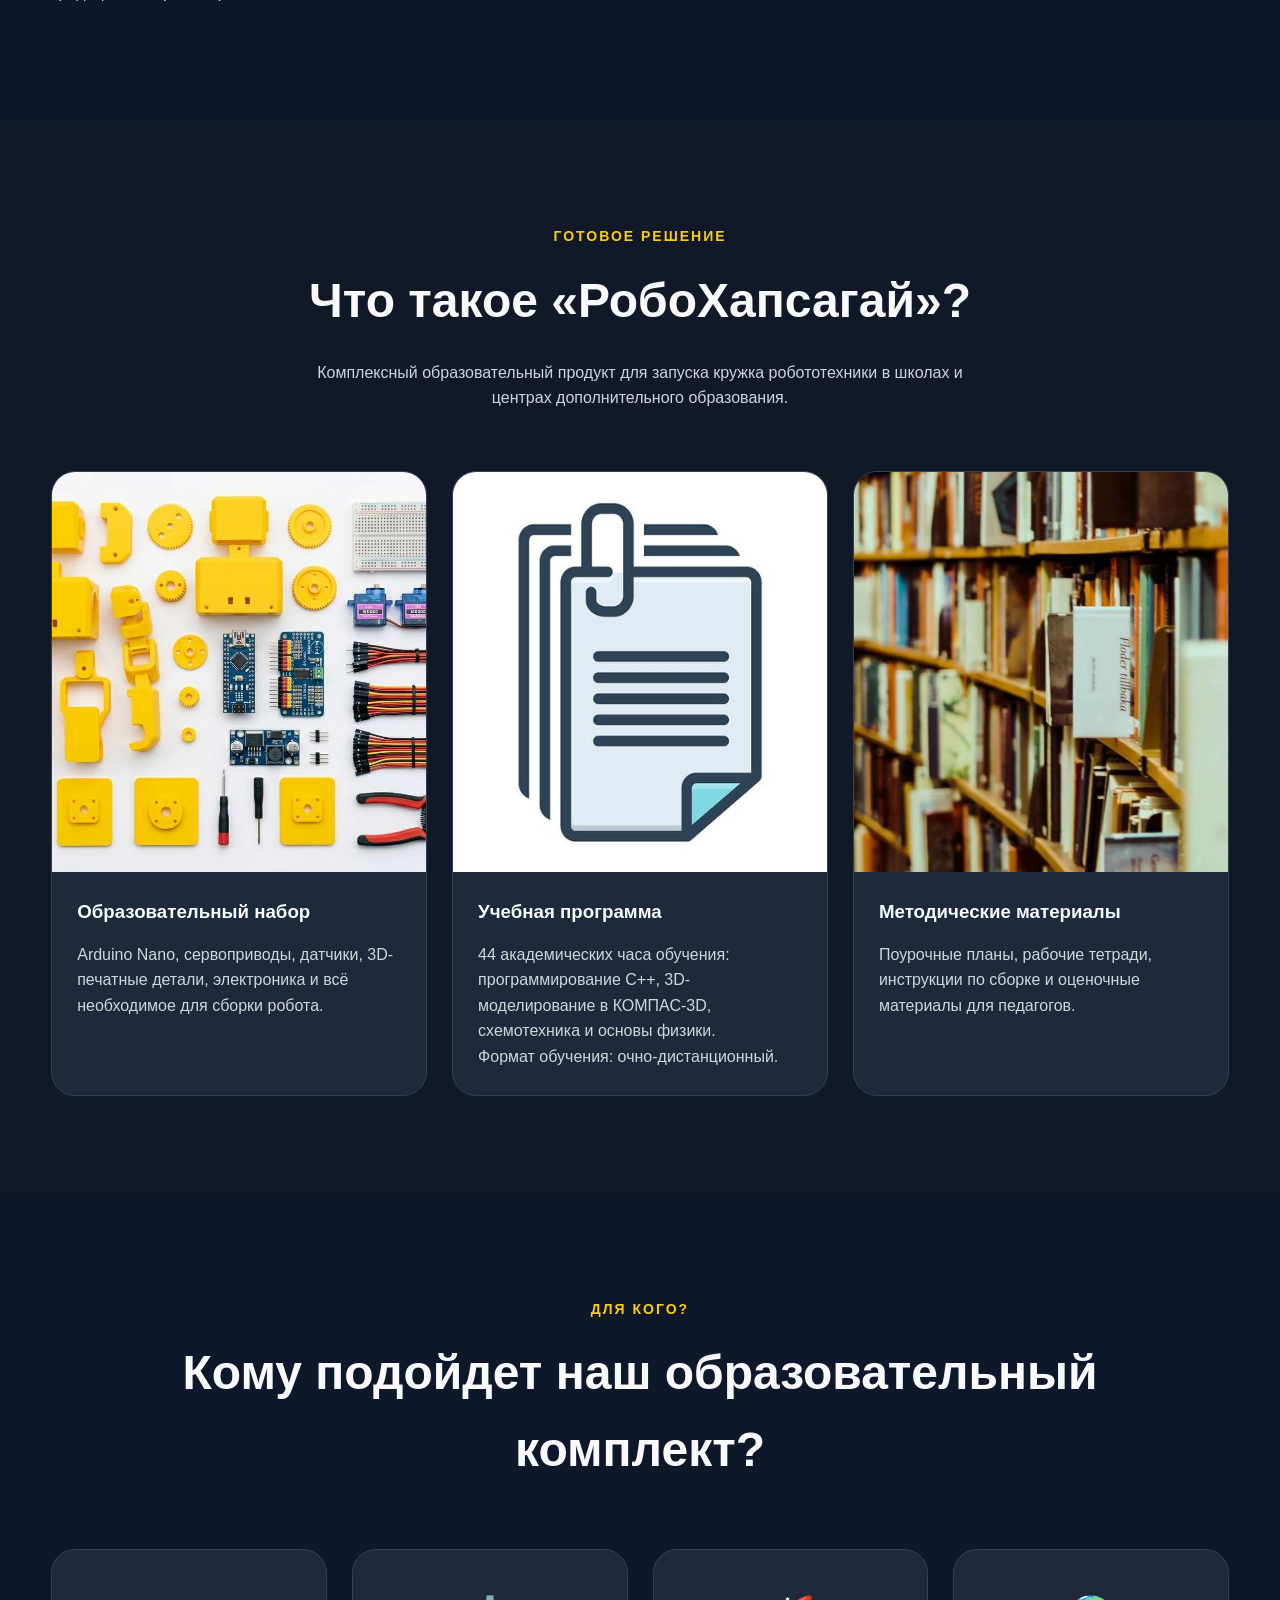
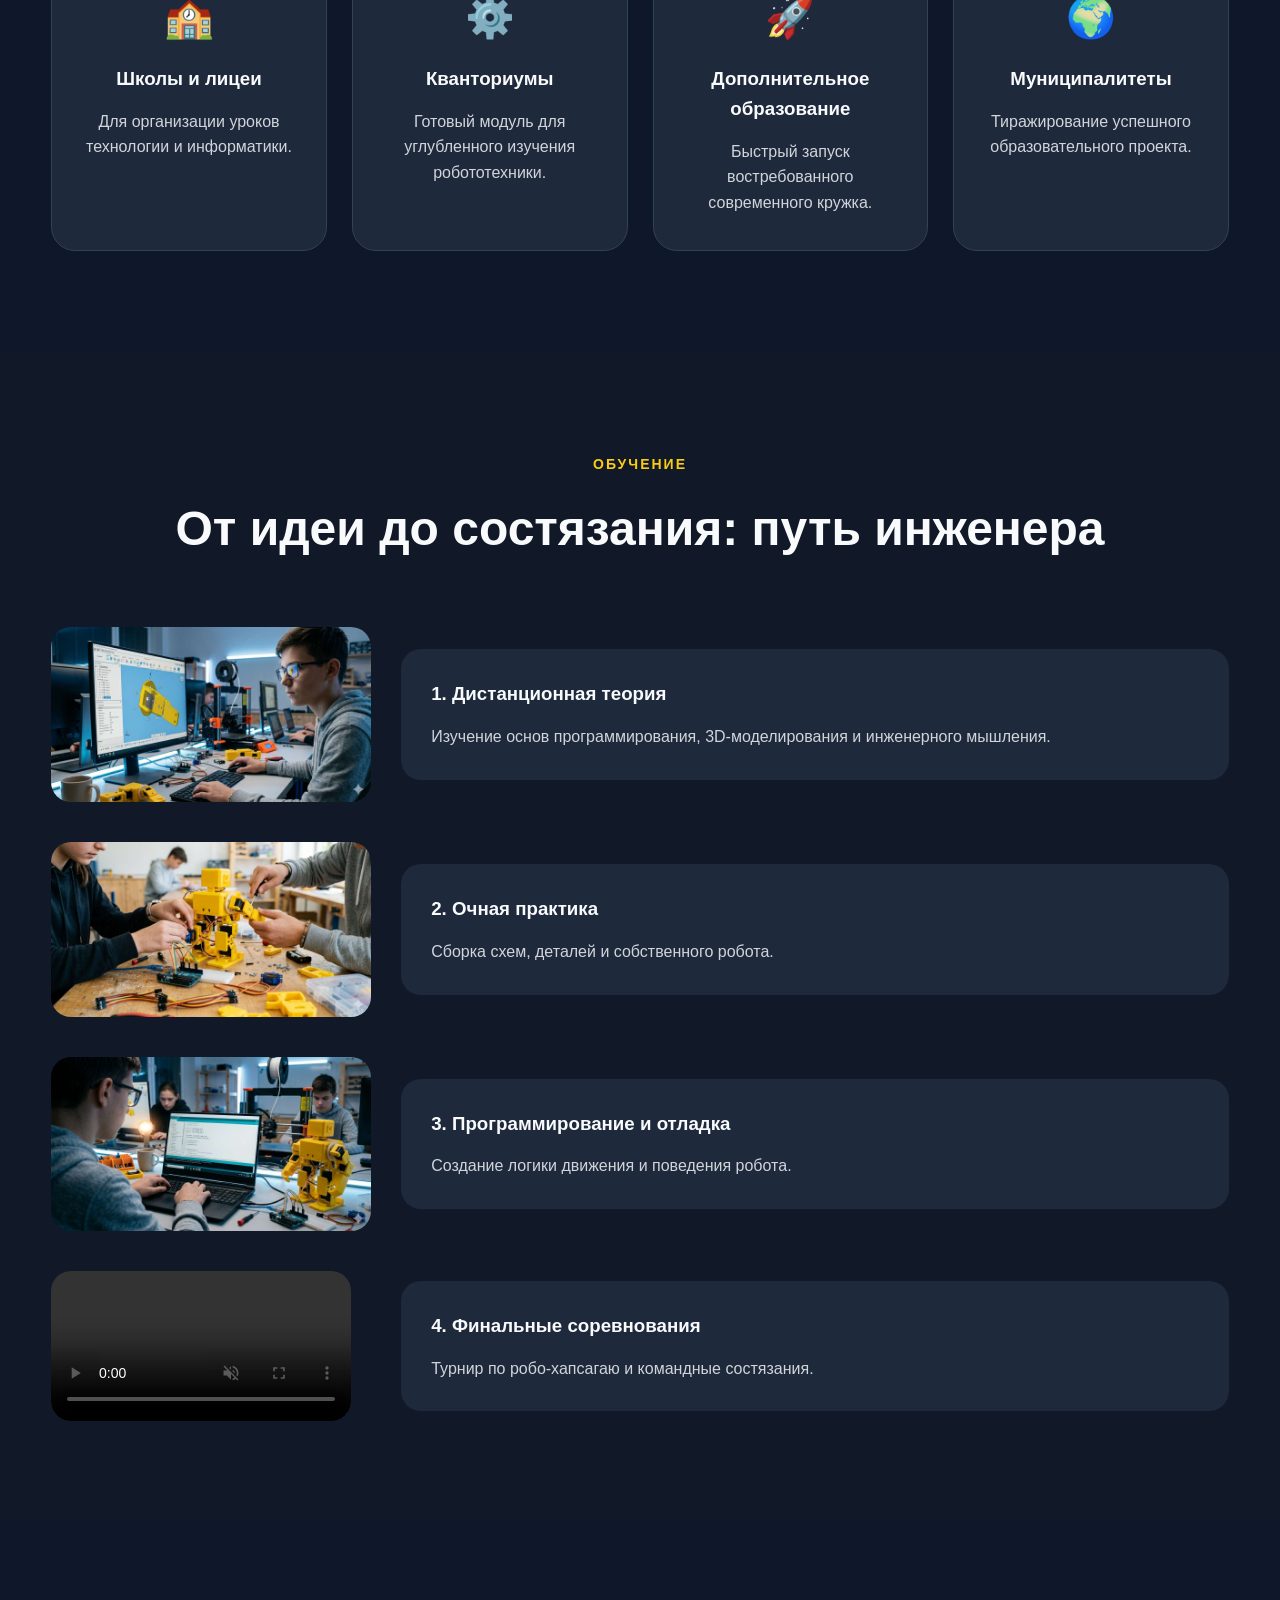
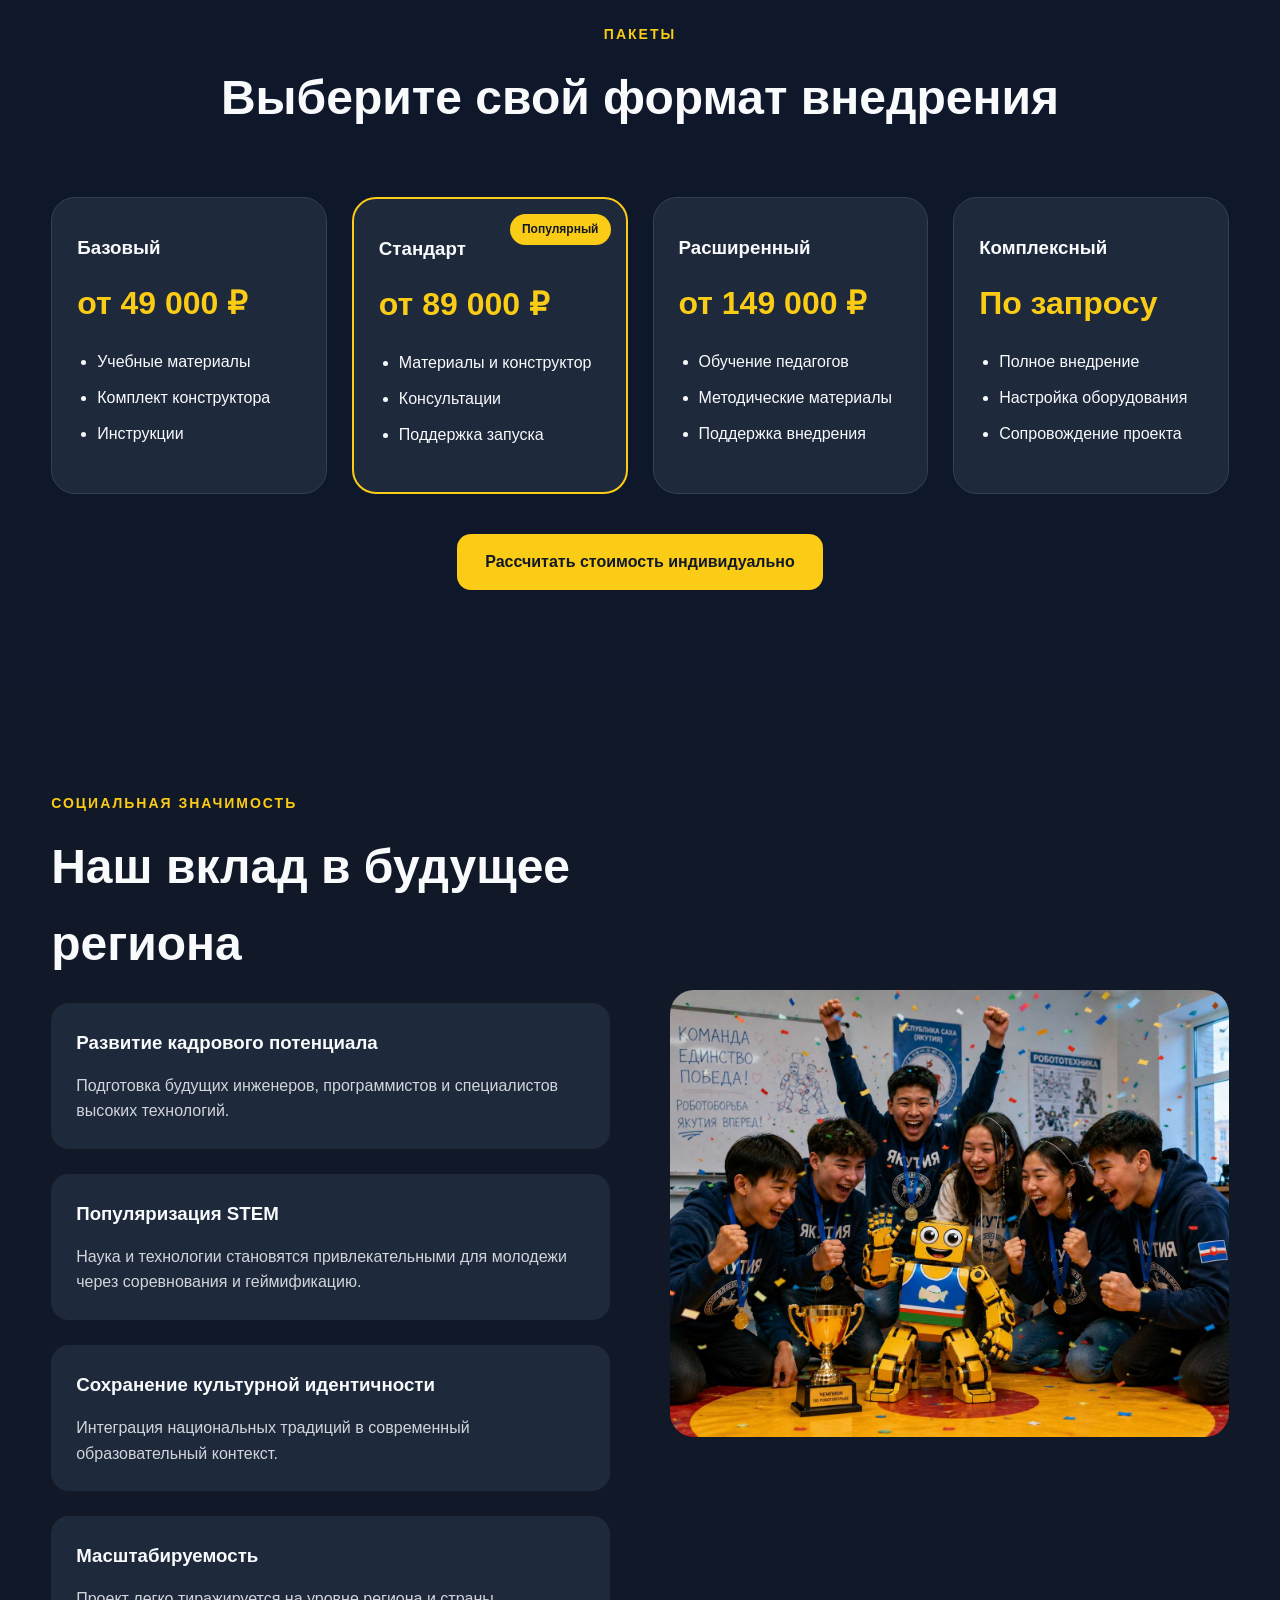
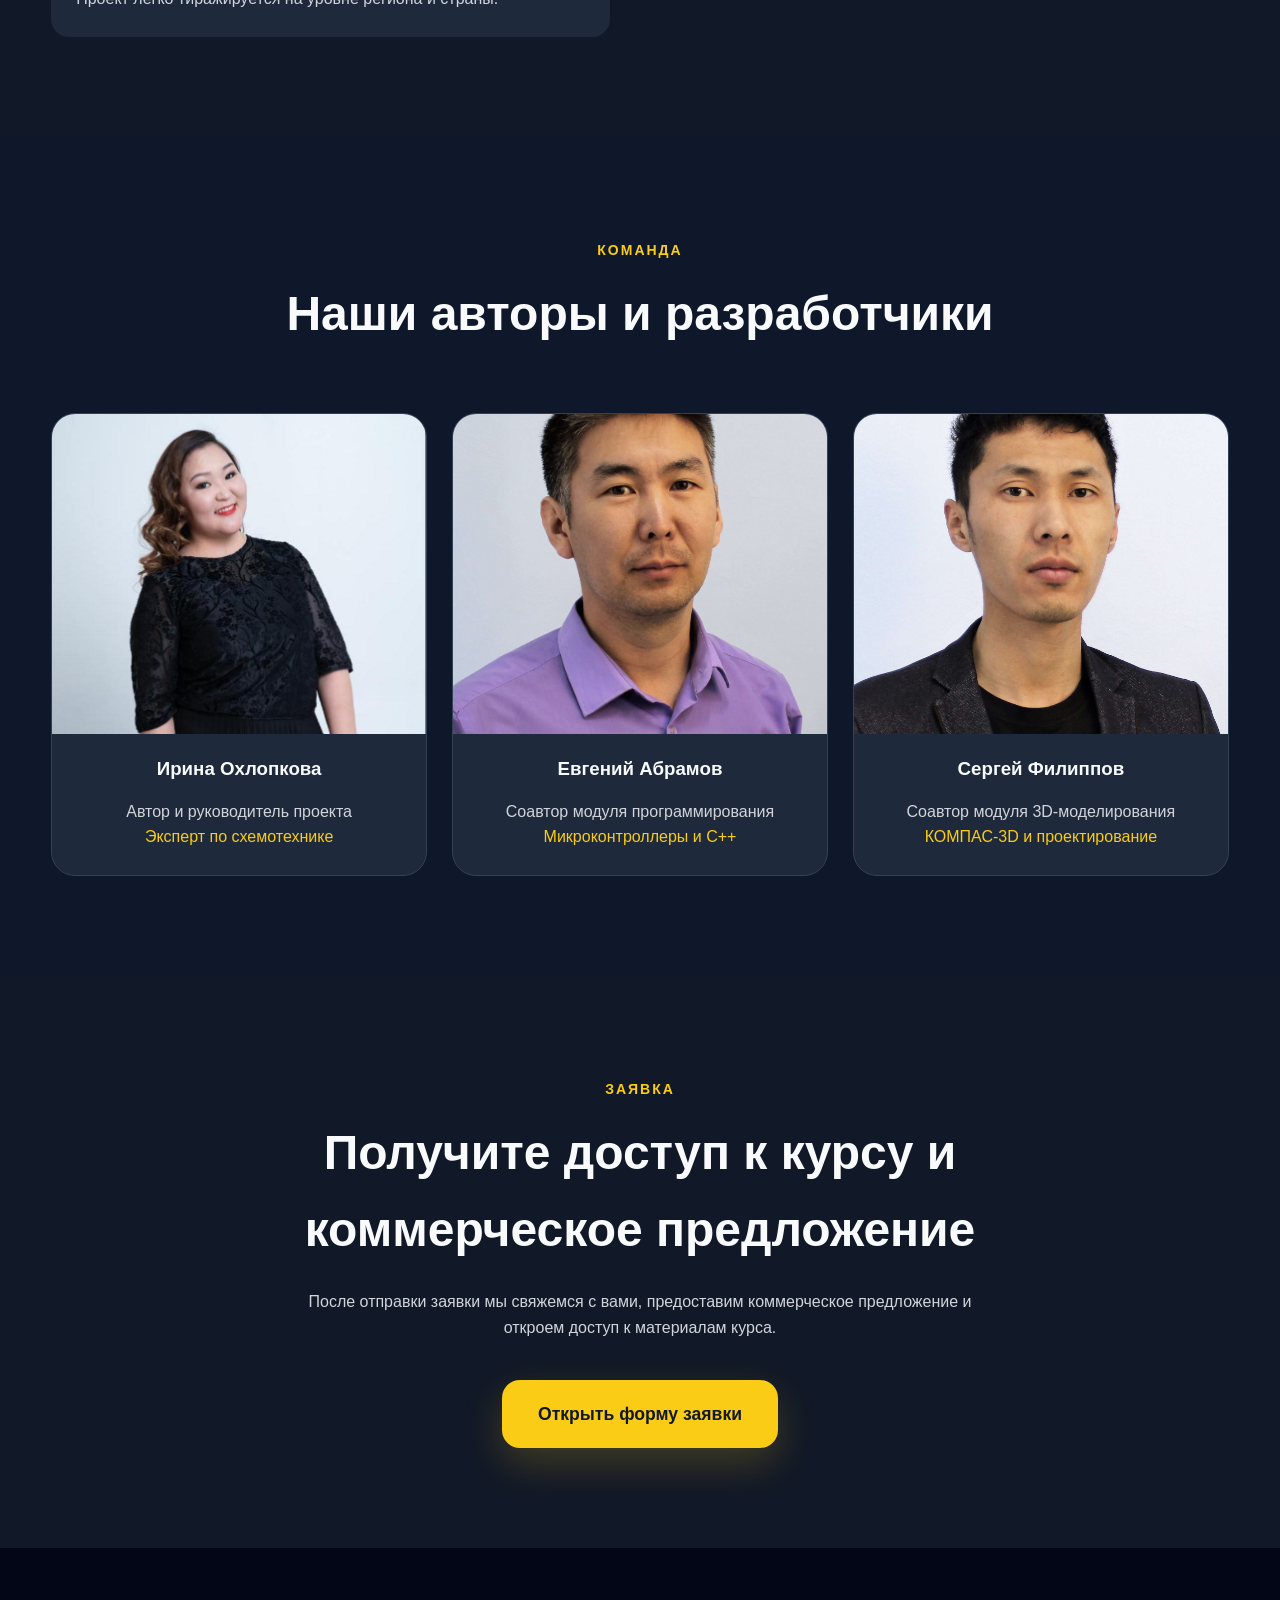
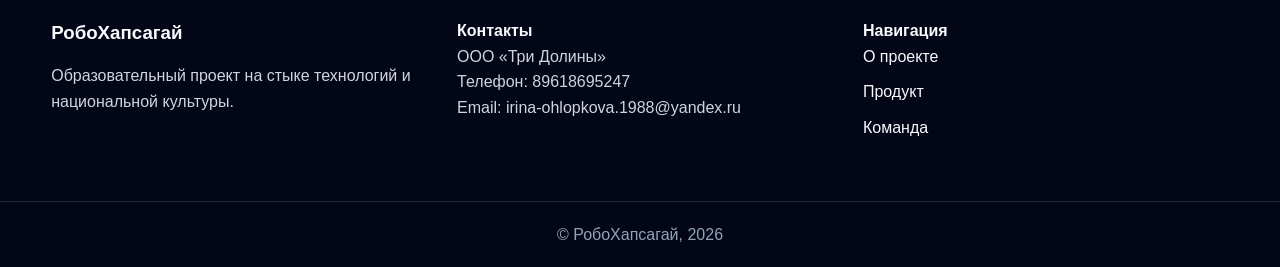
==== commit 6b20b0a0: "images compressed in chatgpt" ====
--- a/course/landing_page/chatgpt/index.html
+++ b/course/landing_page/chatgpt/index.html
@@ -419,7 +419,7 @@
 
         <div class="team-card">
           <img
-            src="img/teachers/Евгений Семенович программирование.jpg"
+            src="img/teachers/Евгений Семенович программирование.jpeg"
             alt=""
           />
 
@@ -430,7 +430,7 @@
 
         <div class="team-card">
           <img
-            src="img/teachers/Сергей Александрович 3Д моделирование.jpg"
+            src="img/teachers/Сергей Александрович 3Д моделирование.jpeg"
             alt=""
           />
 
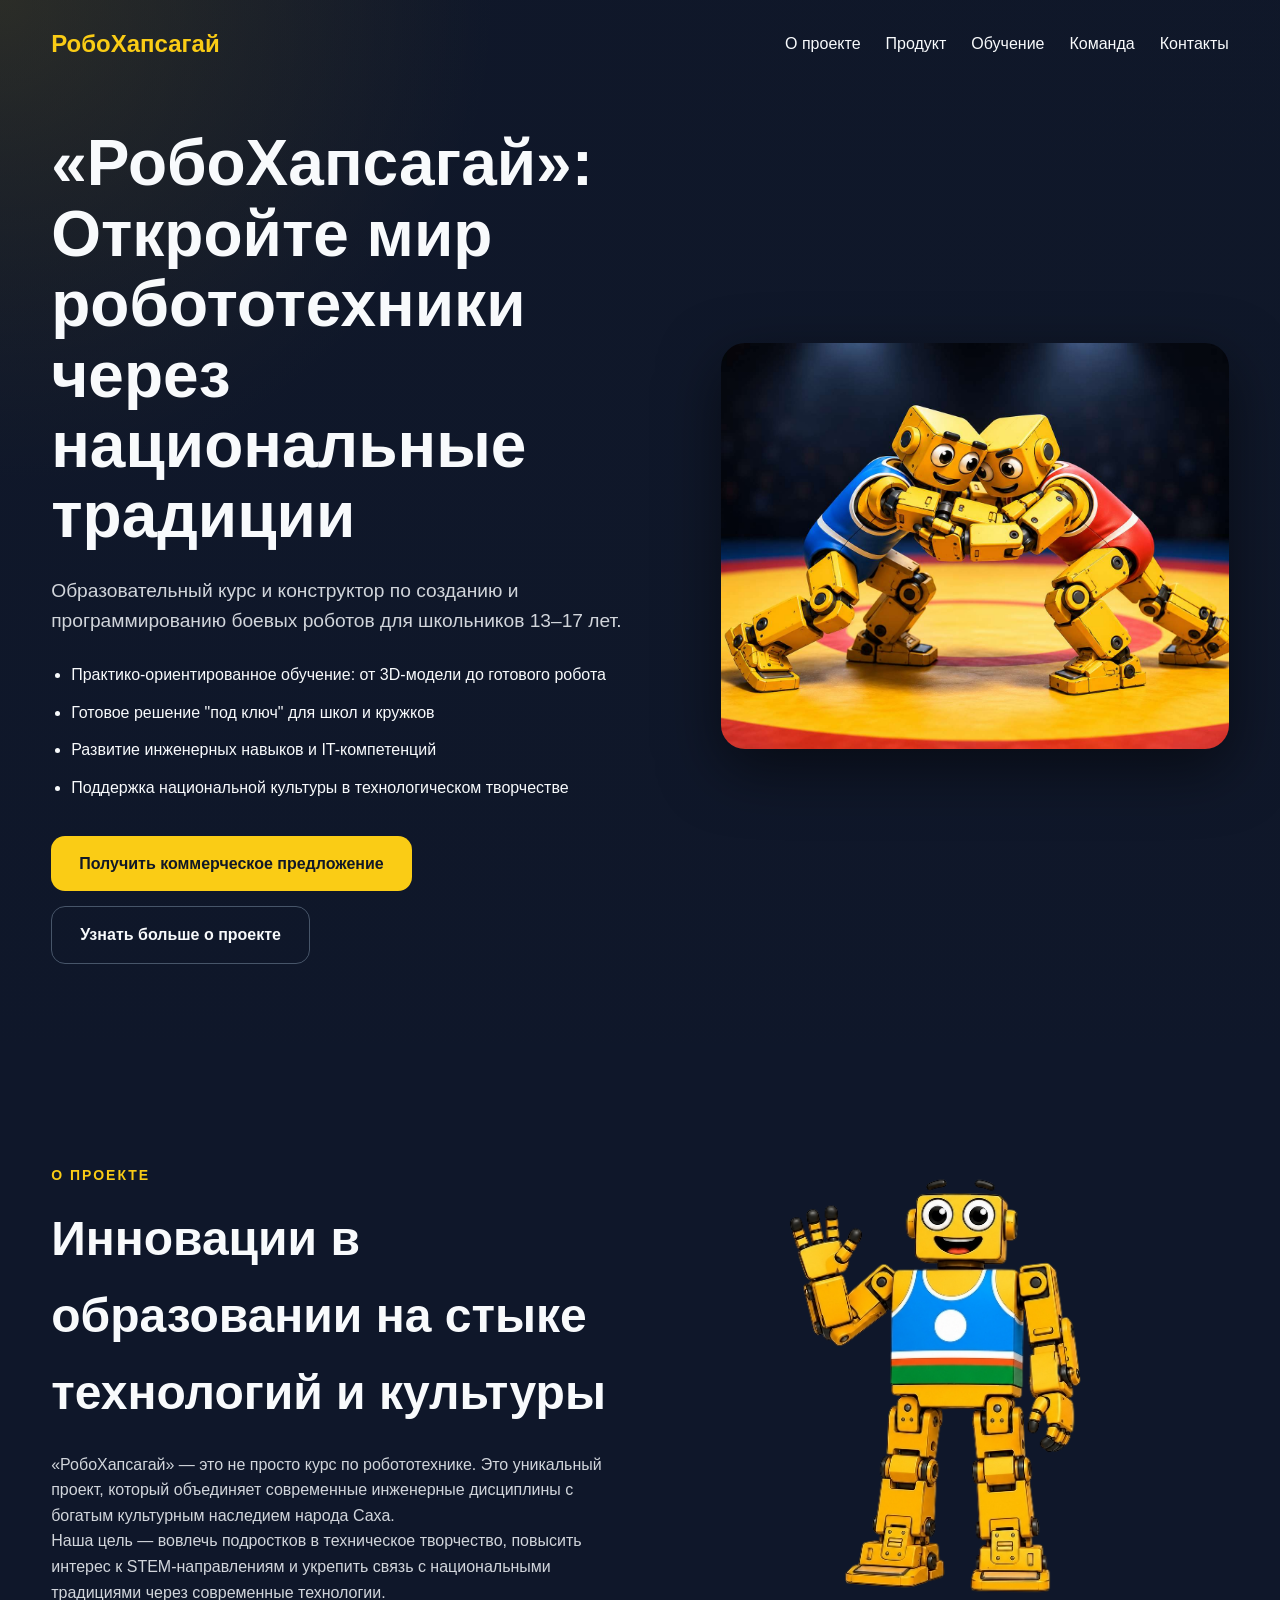
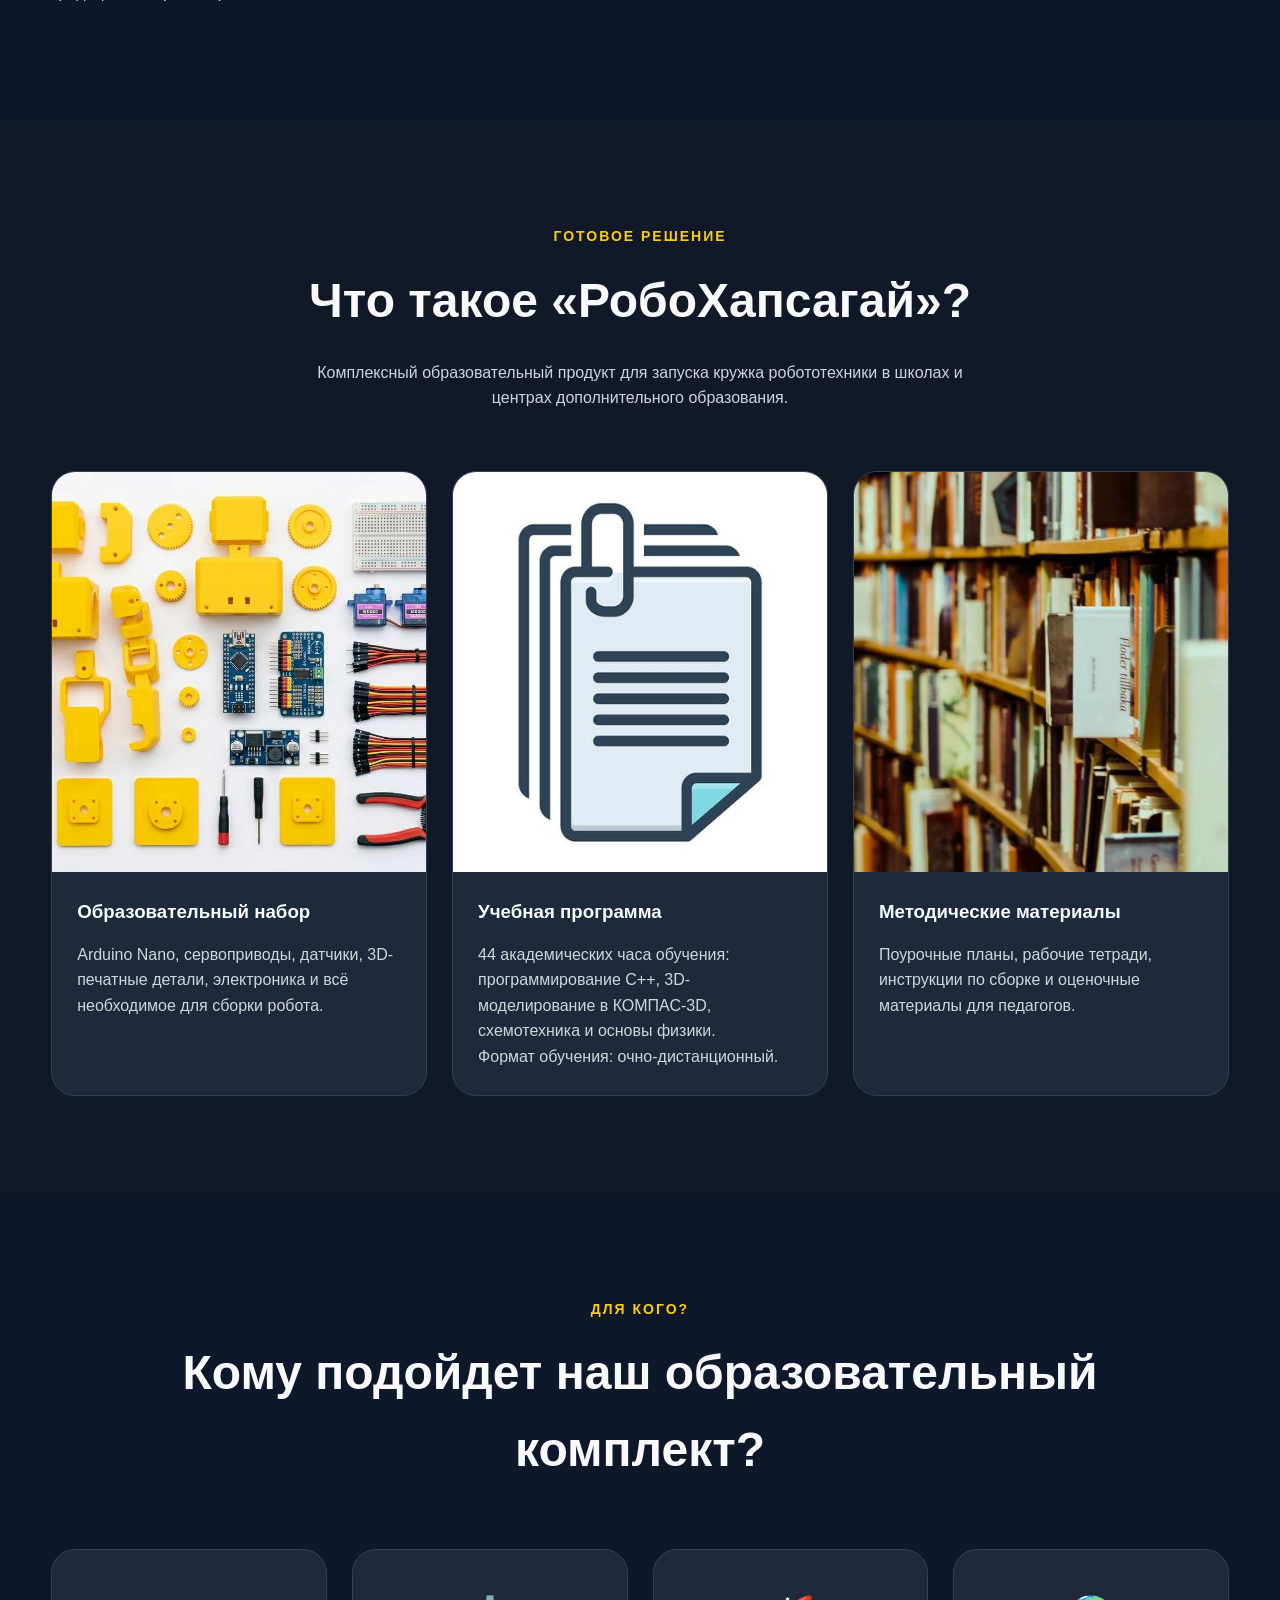
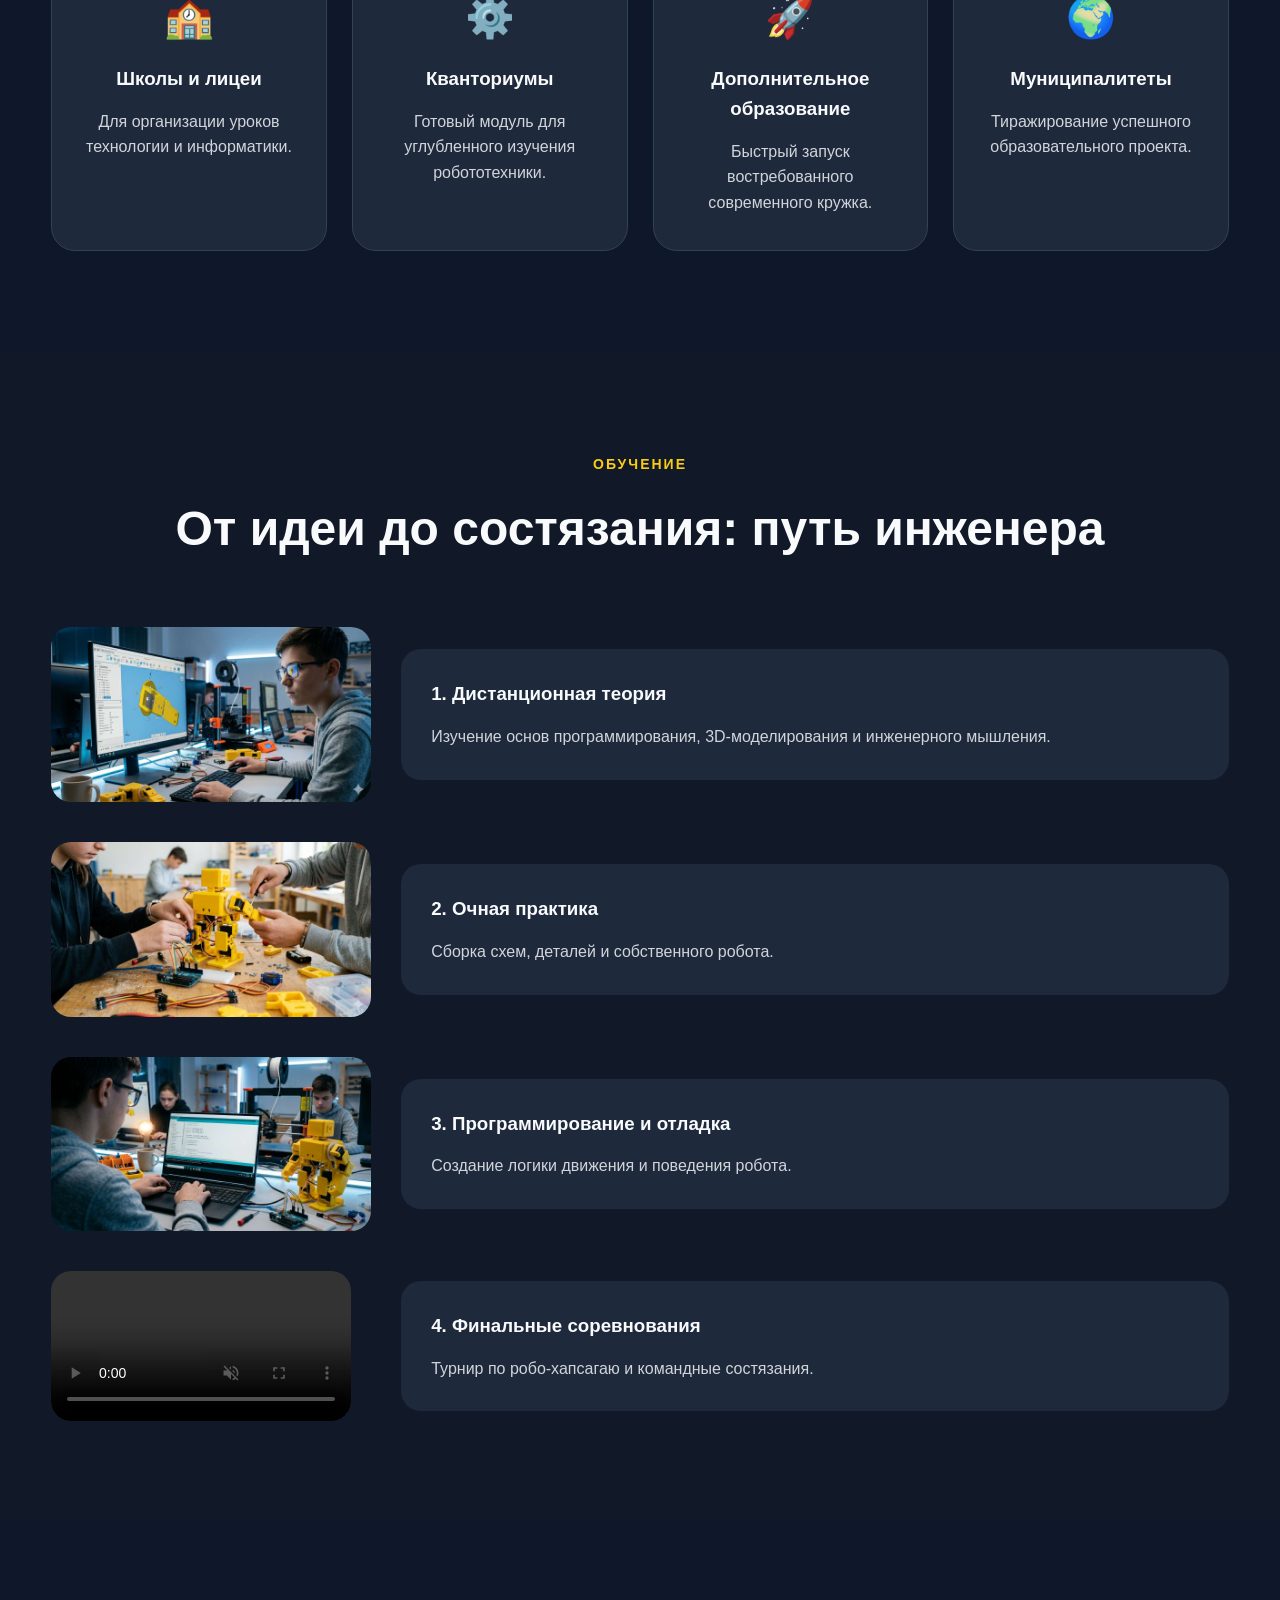
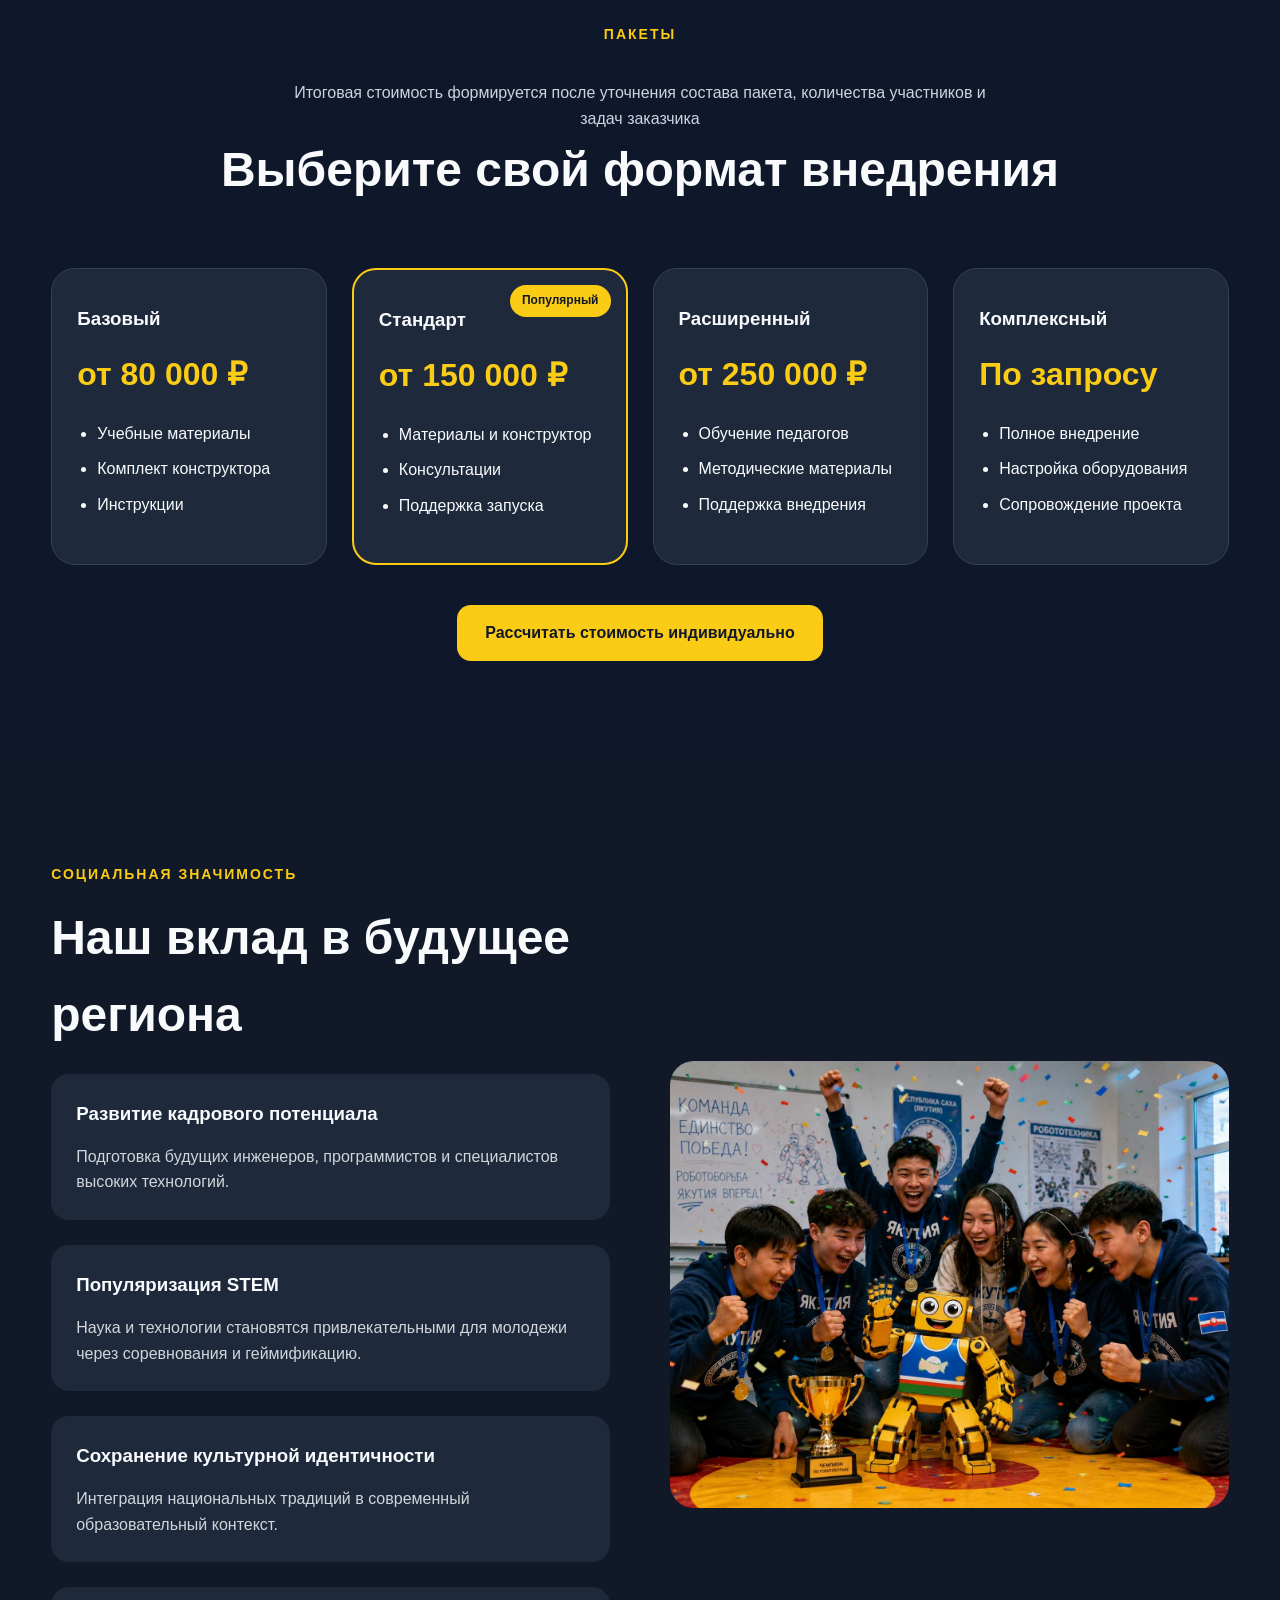
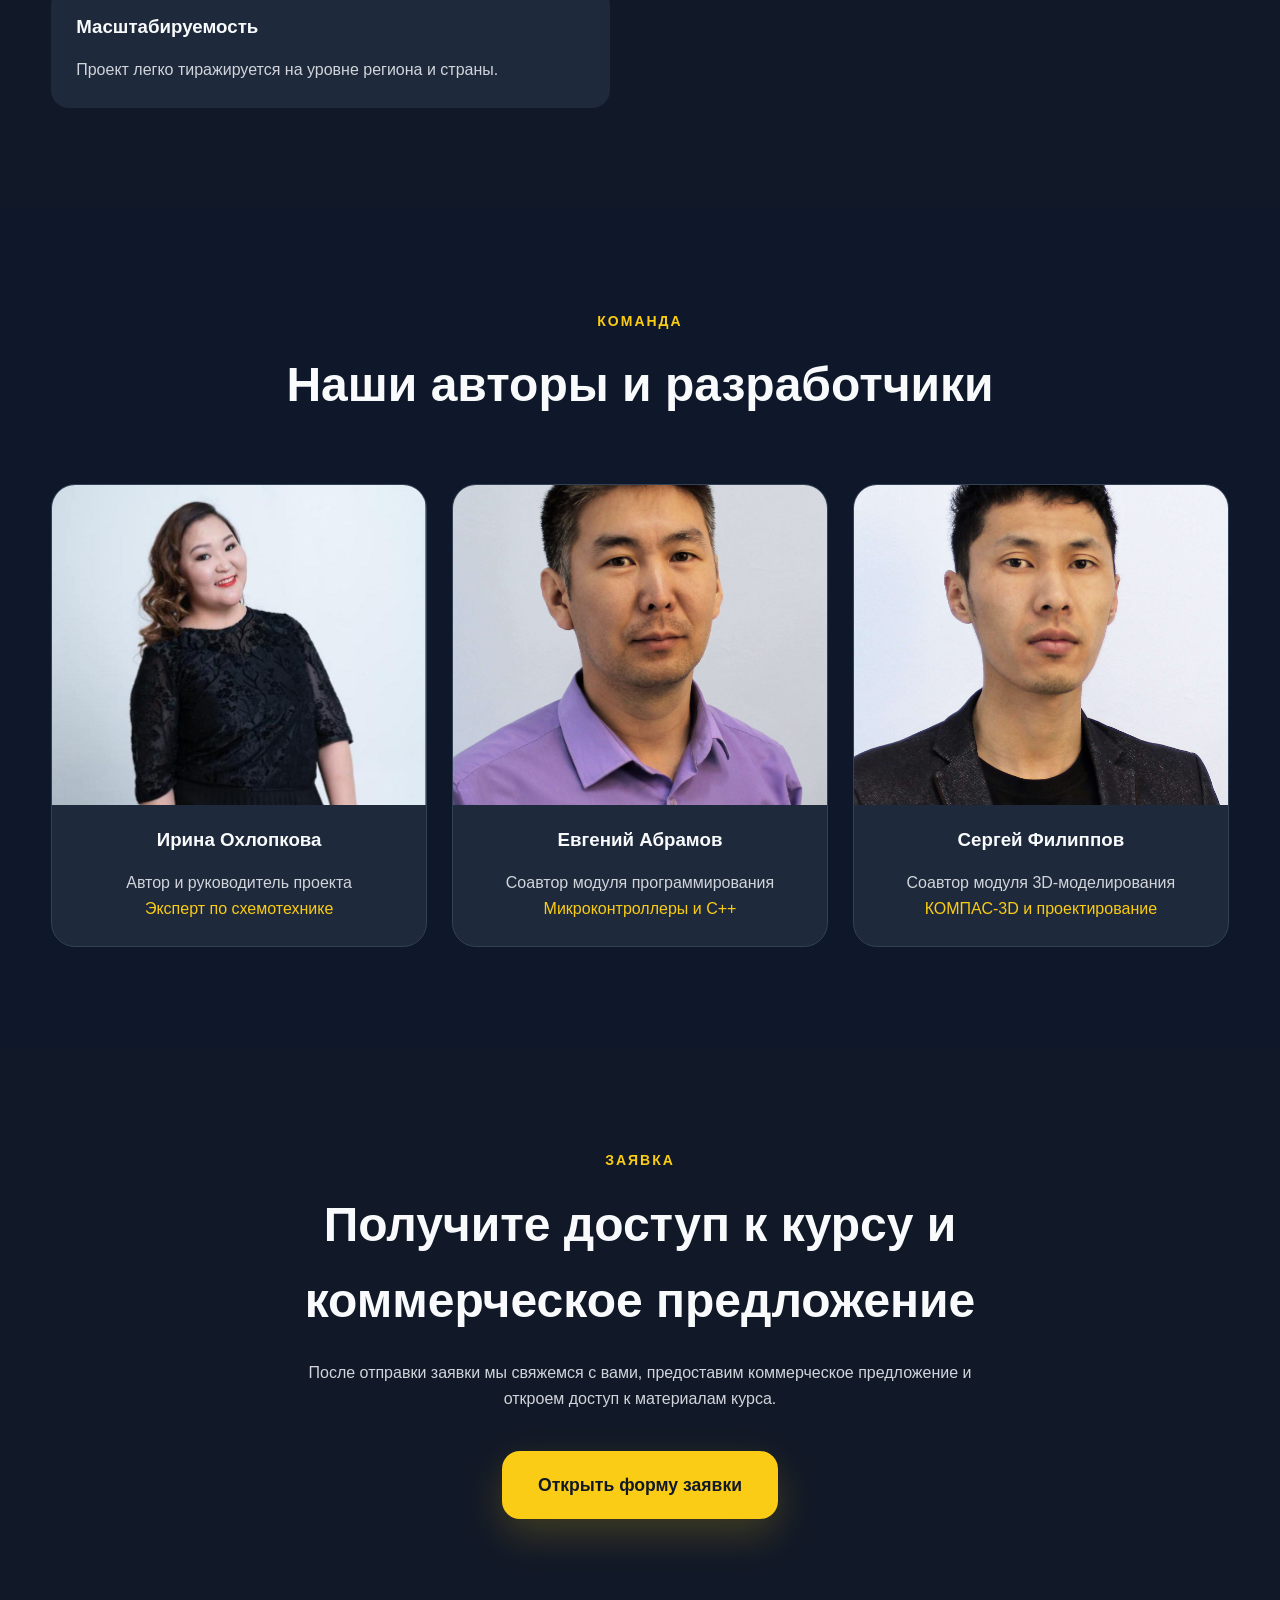
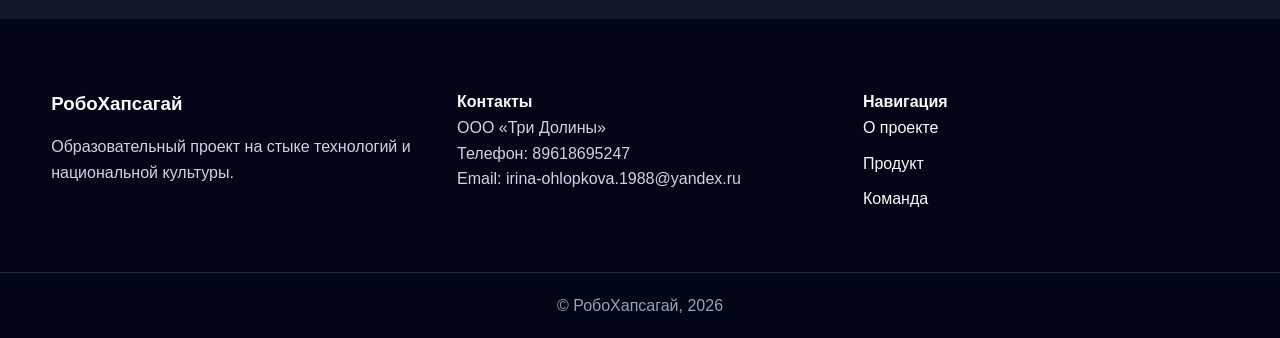
==== commit 7d6a5365: "fixed price in chatgpt version" ====
--- a/course/landing_page/chatgpt/index.html
+++ b/course/landing_page/chatgpt/index.html
@@ -286,6 +286,7 @@
     <div class="container">
       <div class="section-header">
         <span class="section-tag">Пакеты</span>
+        <p>Итоговая стоимость формируется после уточнения состава пакета, количества участников и задач заказчика</p>
         <h2>Выберите свой формат внедрения</h2>
       </div>
 
@@ -293,7 +294,7 @@
 
         <div class="pricing-card">
           <h3>Базовый</h3>
-          <p class="price">от 49 000 ₽</p>
+          <p class="price">от 80 000 ₽</p>
 
           <ul>
             <li>Учебные материалы</li>
@@ -306,7 +307,7 @@
           <div class="badge">Популярный</div>
 
           <h3>Стандарт</h3>
-          <p class="price">от 89 000 ₽</p>
+          <p class="price">от 150 000 ₽</p>
 
           <ul>
             <li>Материалы и конструктор</li>
@@ -317,7 +318,7 @@
 
         <div class="pricing-card">
           <h3>Расширенный</h3>
-          <p class="price">от 149 000 ₽</p>
+          <p class="price">от 250 000 ₽</p>
 
           <ul>
             <li>Обучение педагогов</li>
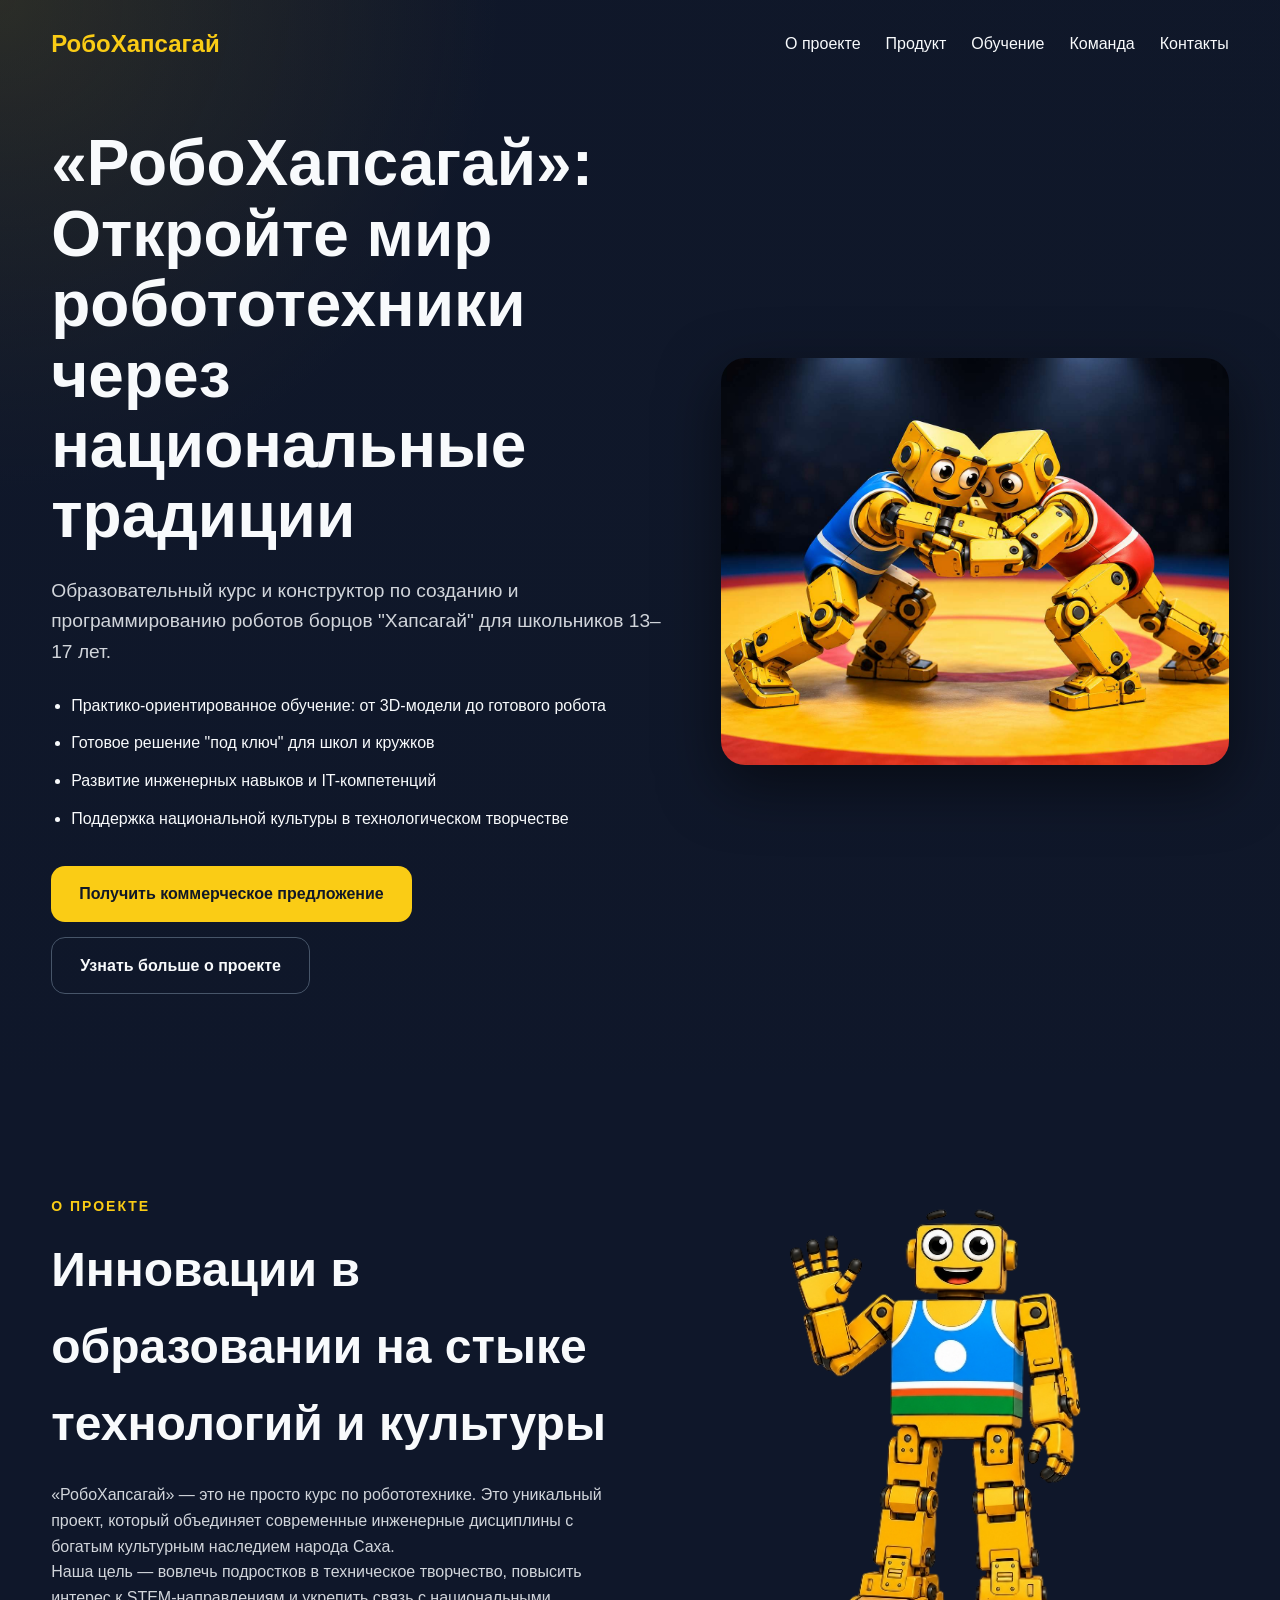
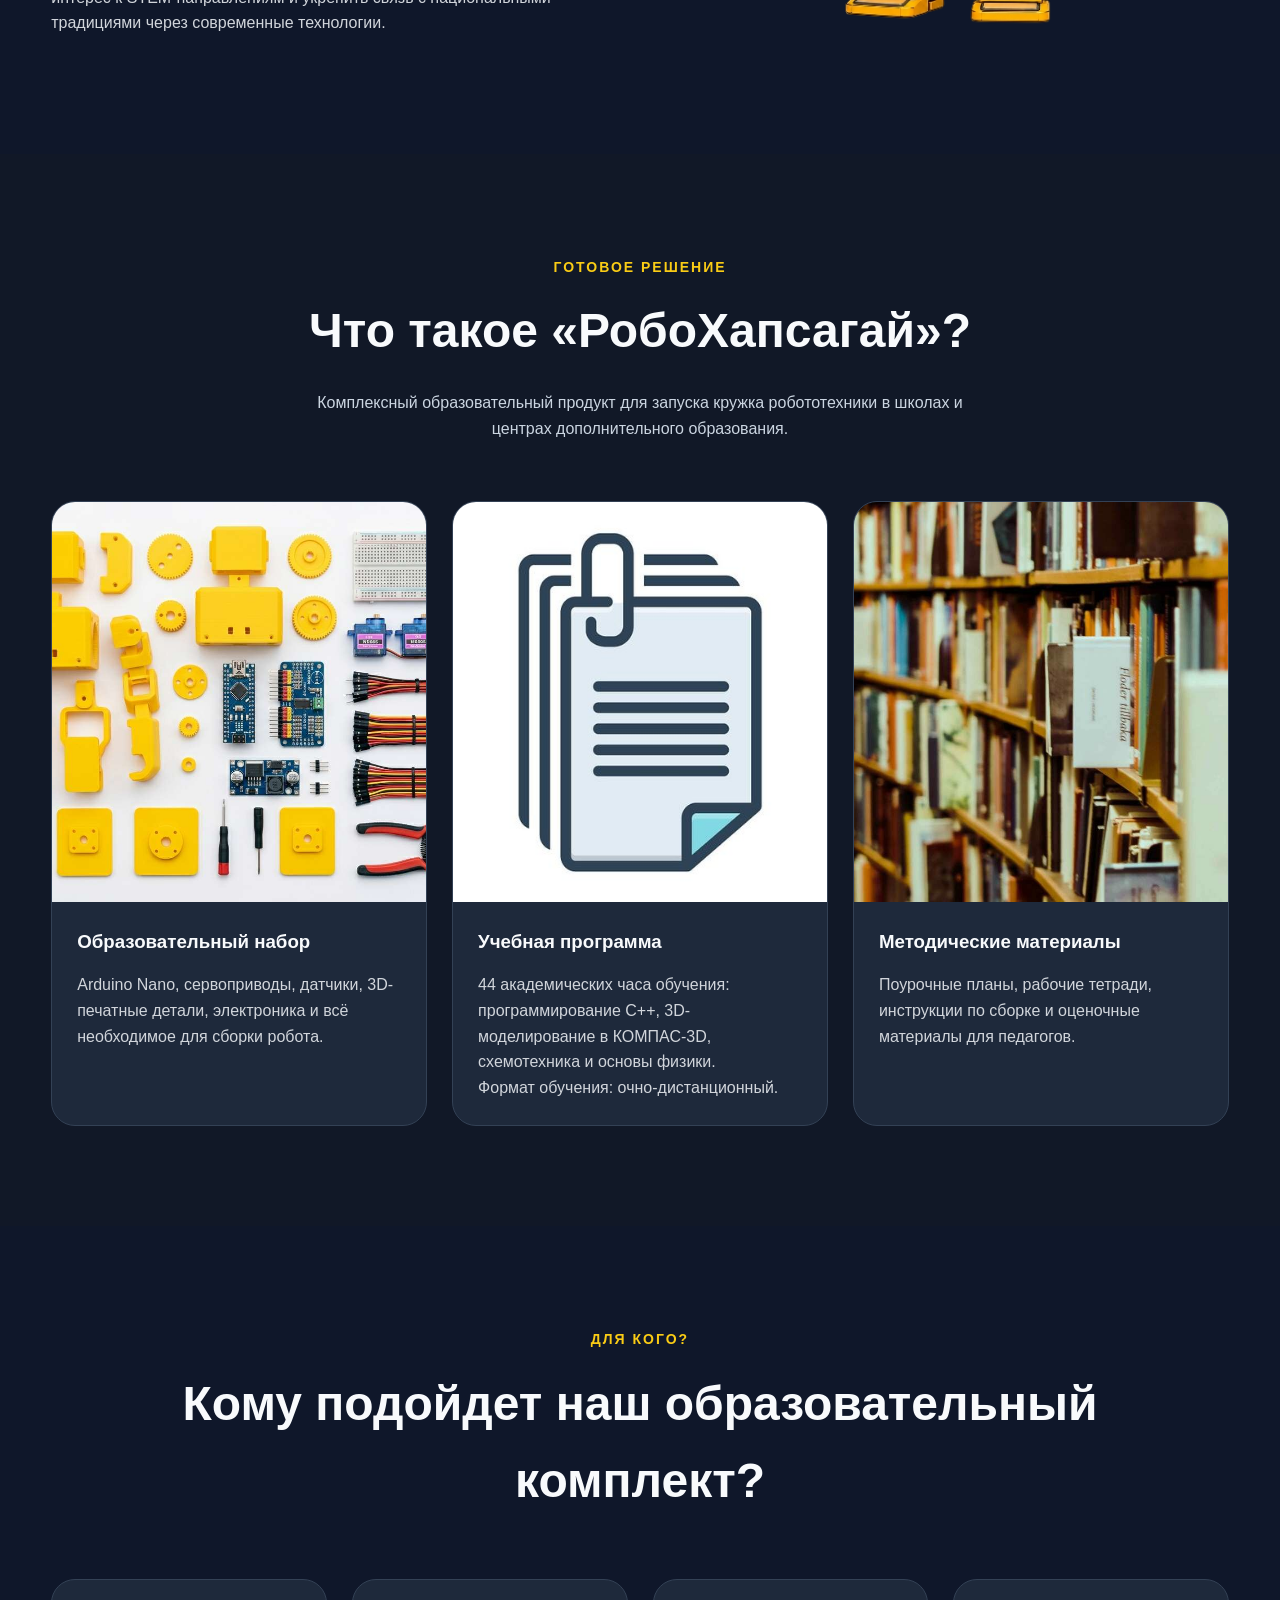
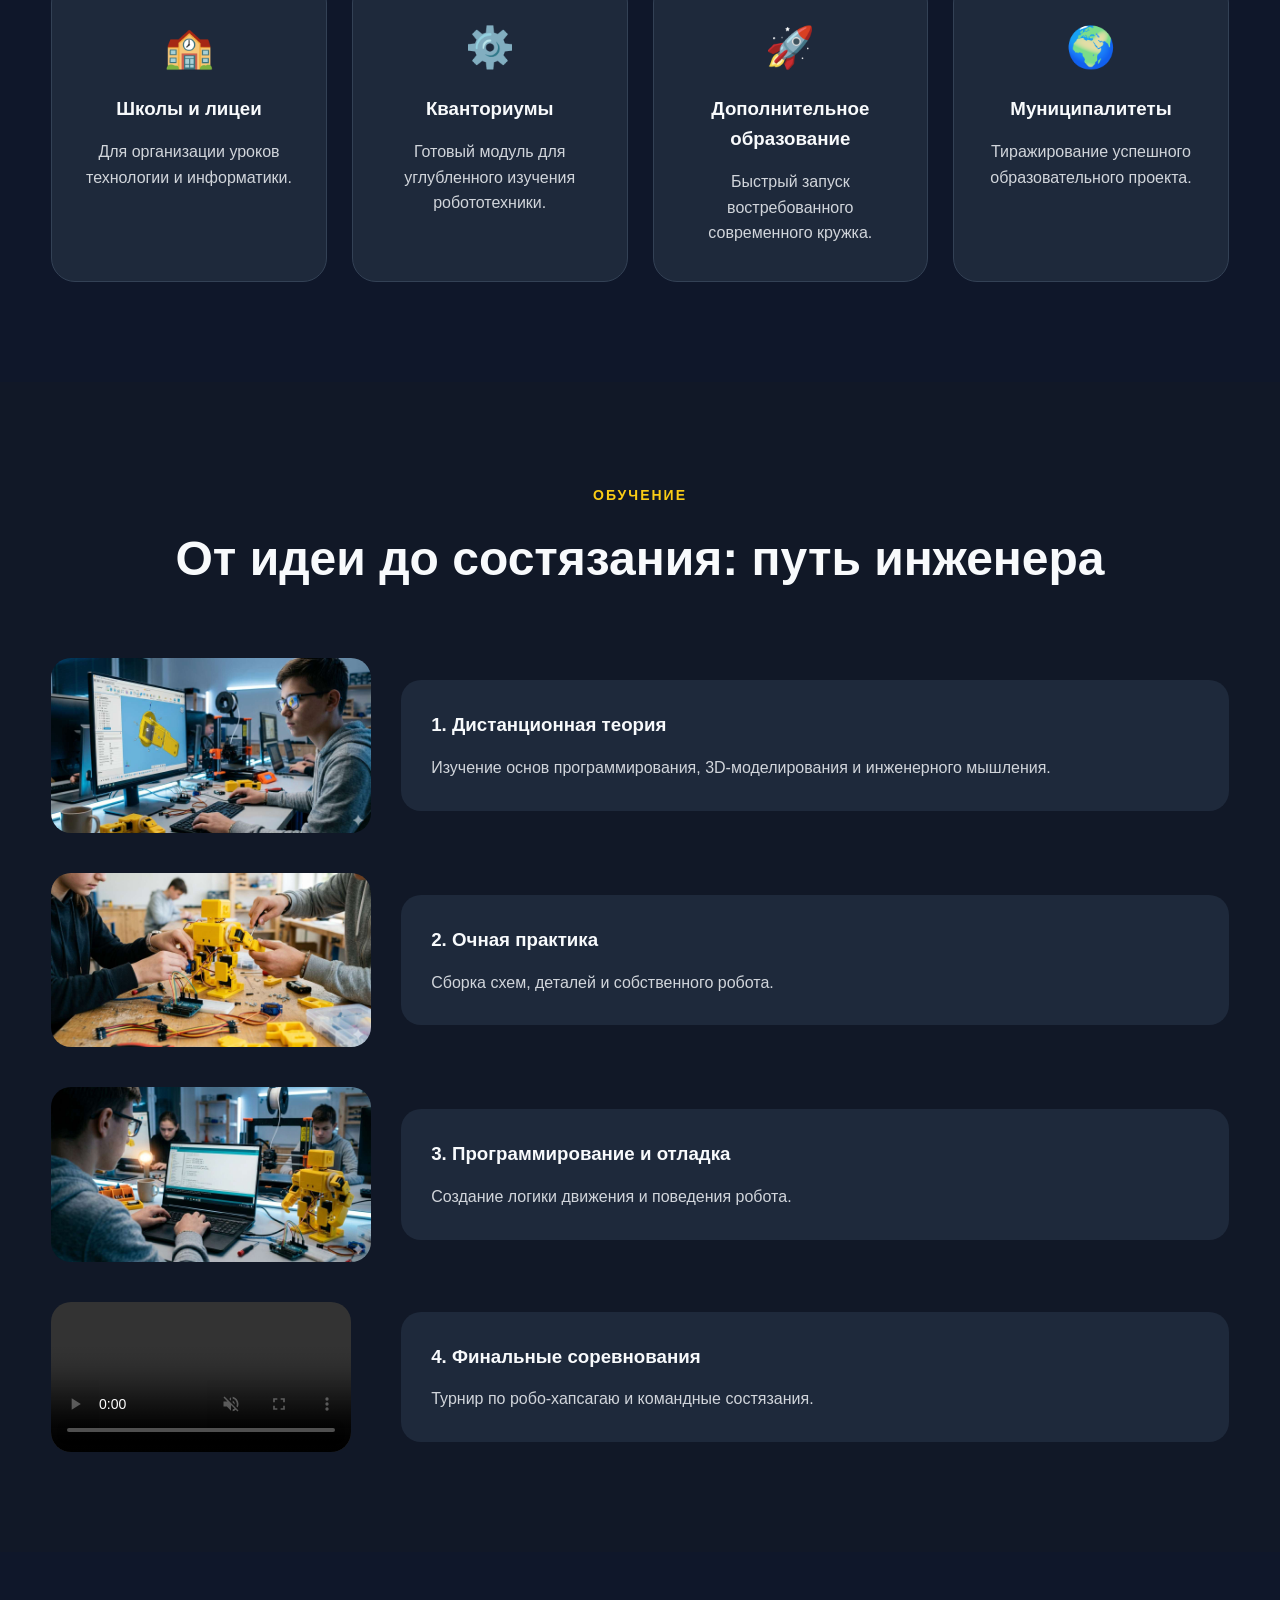
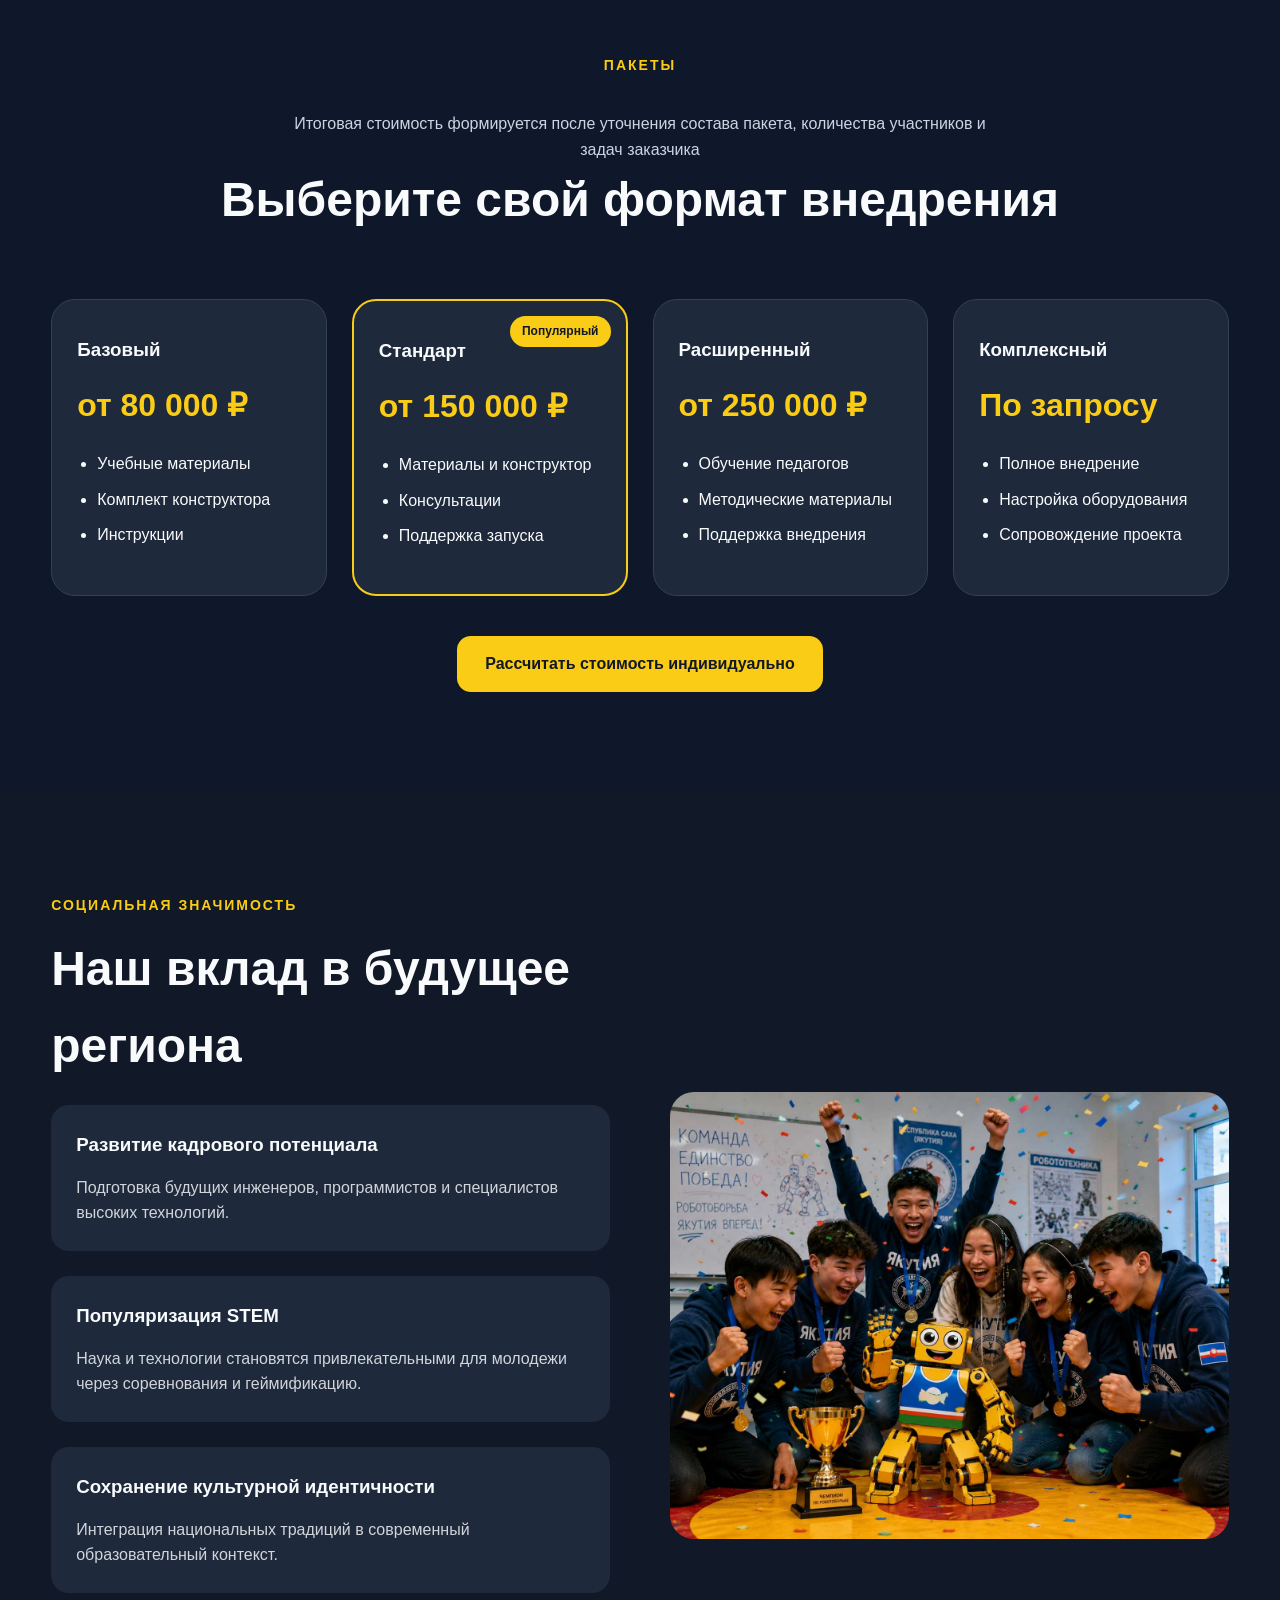
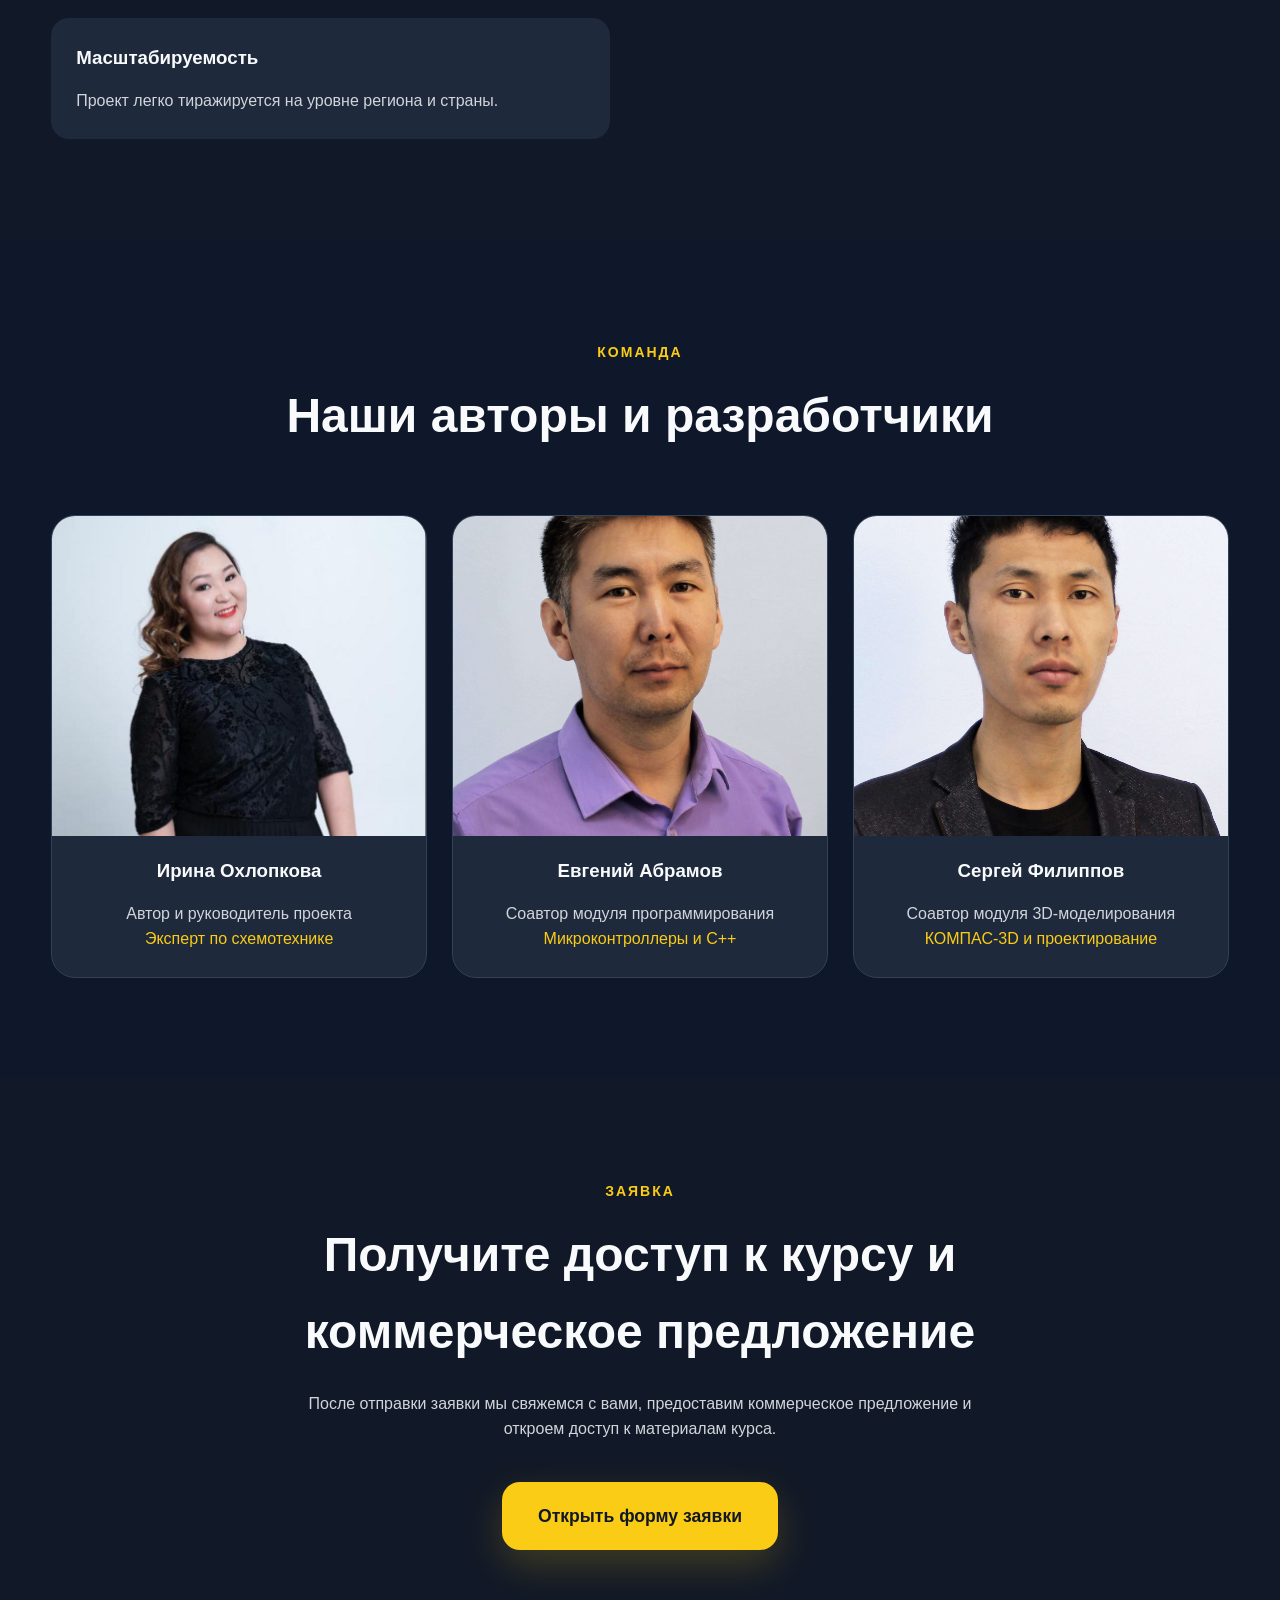
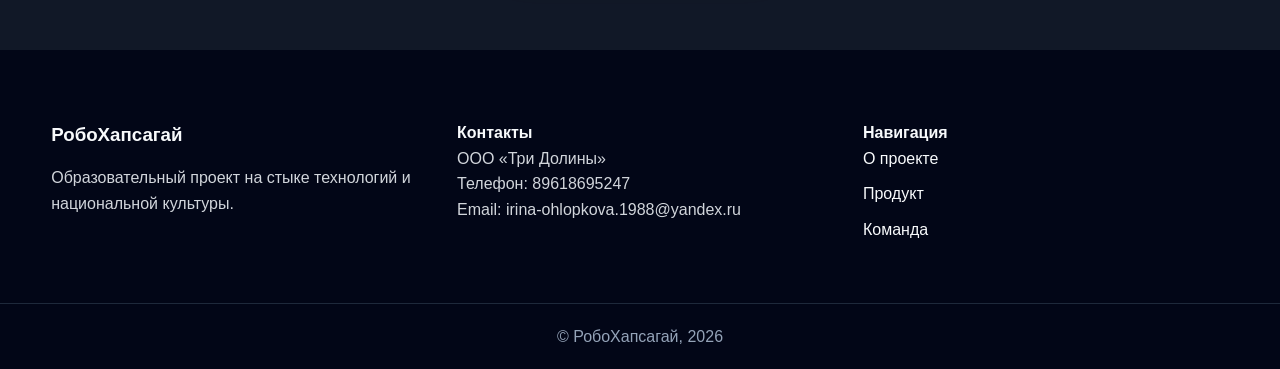
==== commit 917f6128: "роботов борцов Хапсагай" ====
--- a/course/landing_page/chatgpt/index.html
+++ b/course/landing_page/chatgpt/index.html
@@ -39,7 +39,7 @@
 
         <p class="hero-subtitle">
           Образовательный курс и конструктор по созданию
-          и программированию боевых роботов для школьников 13–17 лет.
+          и программированию роботов борцов "Хапсагай" для школьников 13–17 лет.
         </p>
 
         <ul class="hero-benefits">
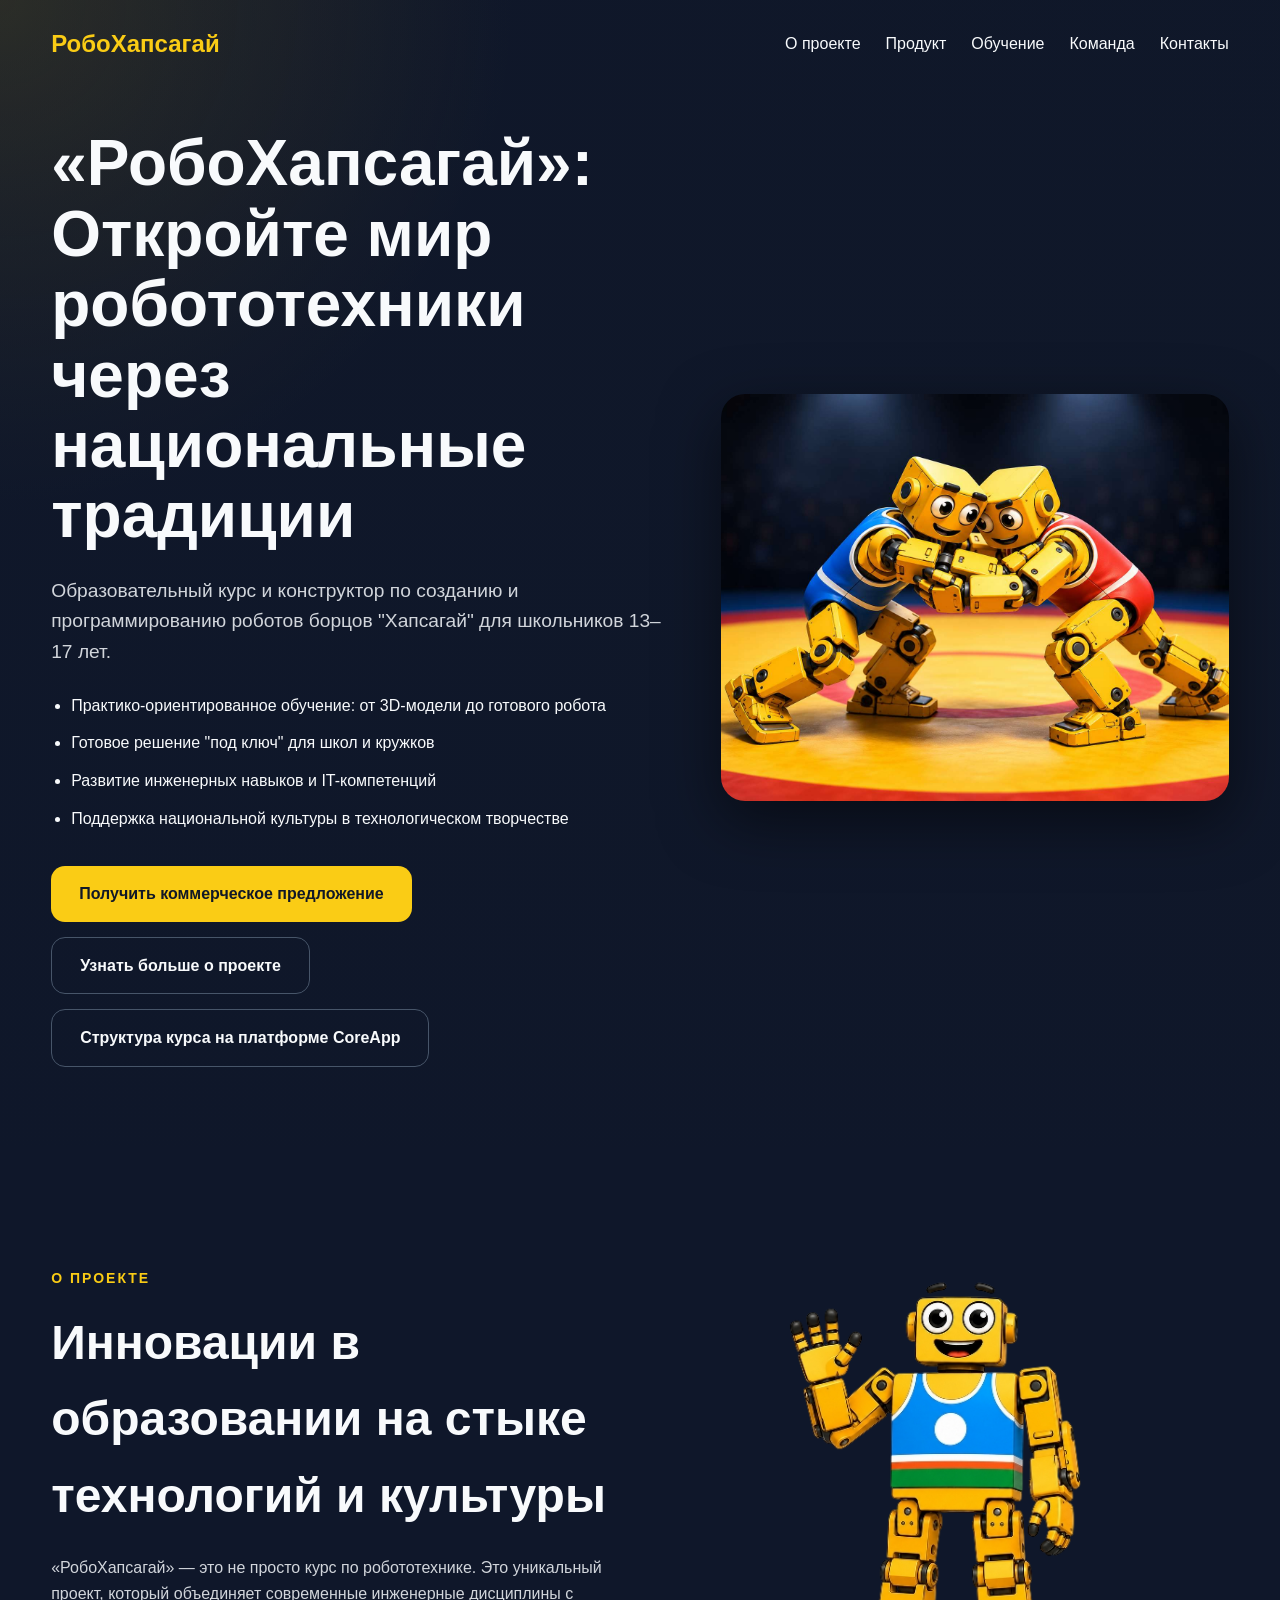
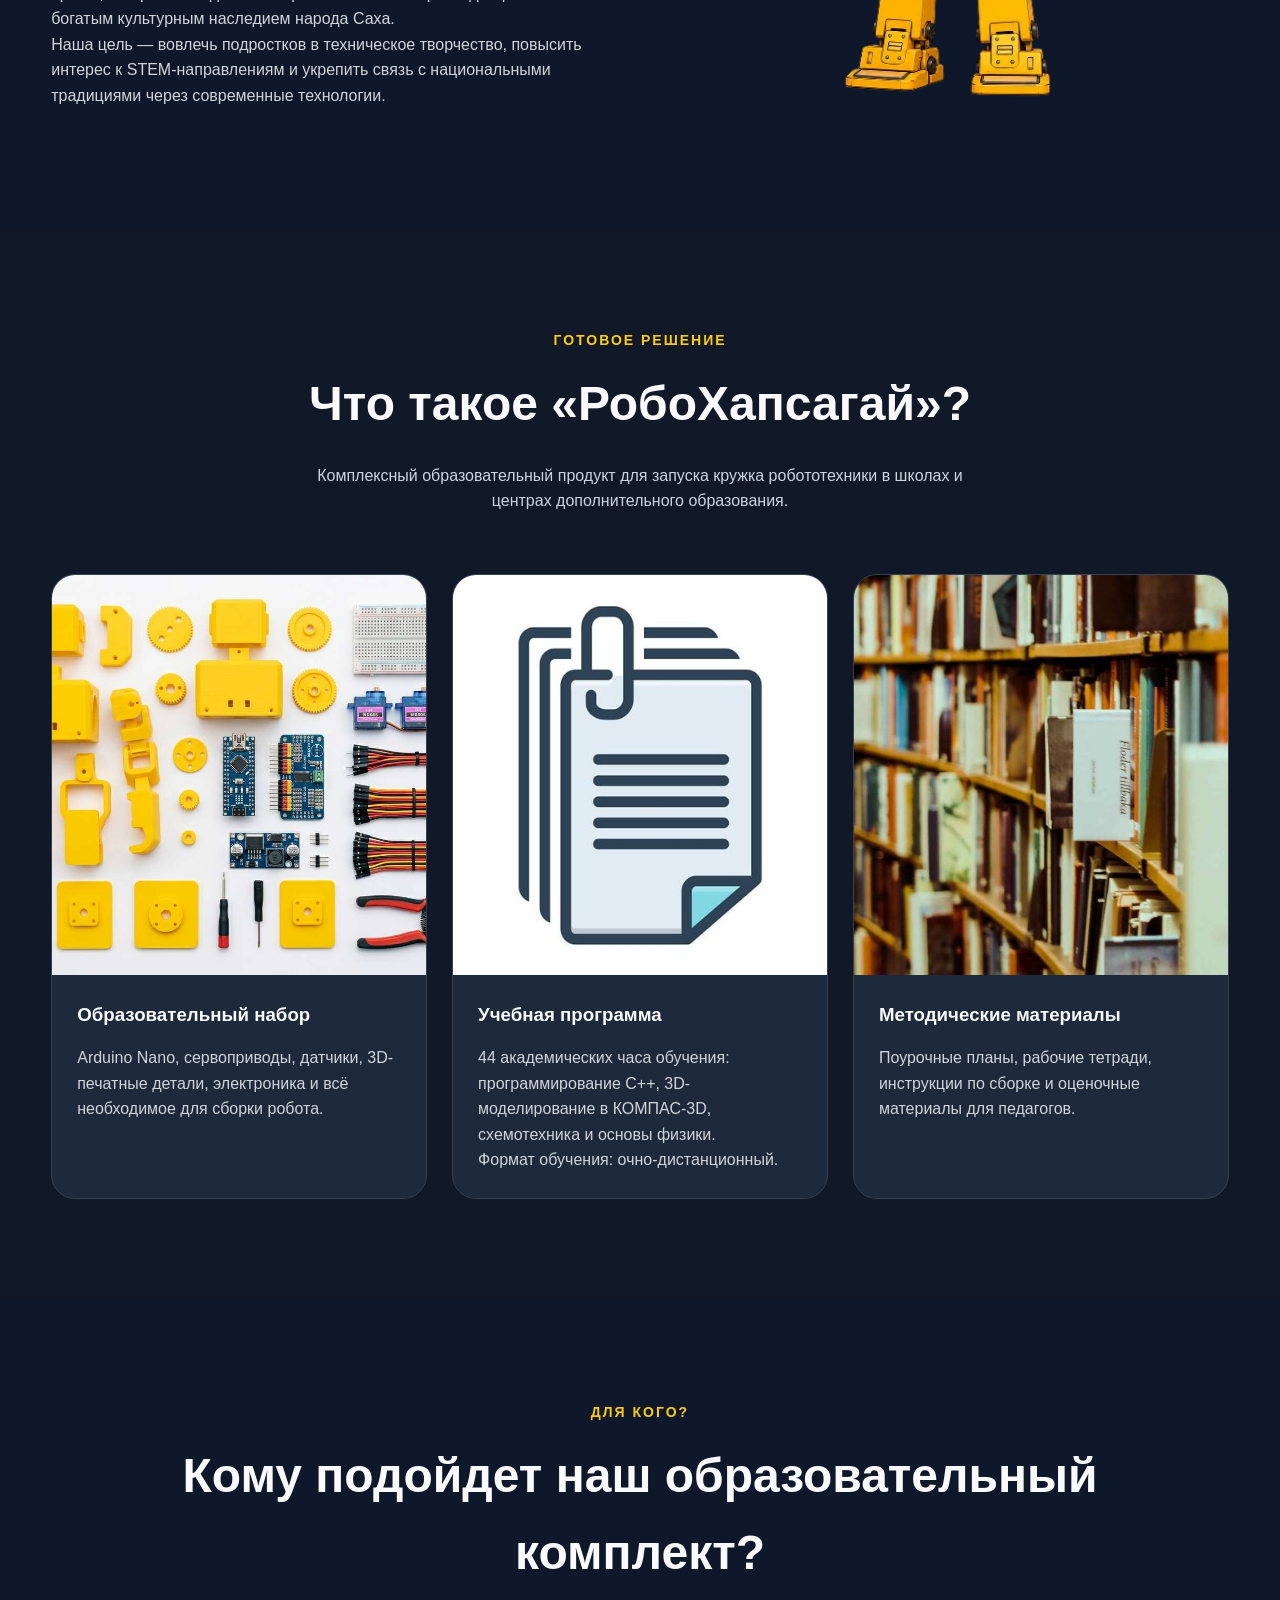
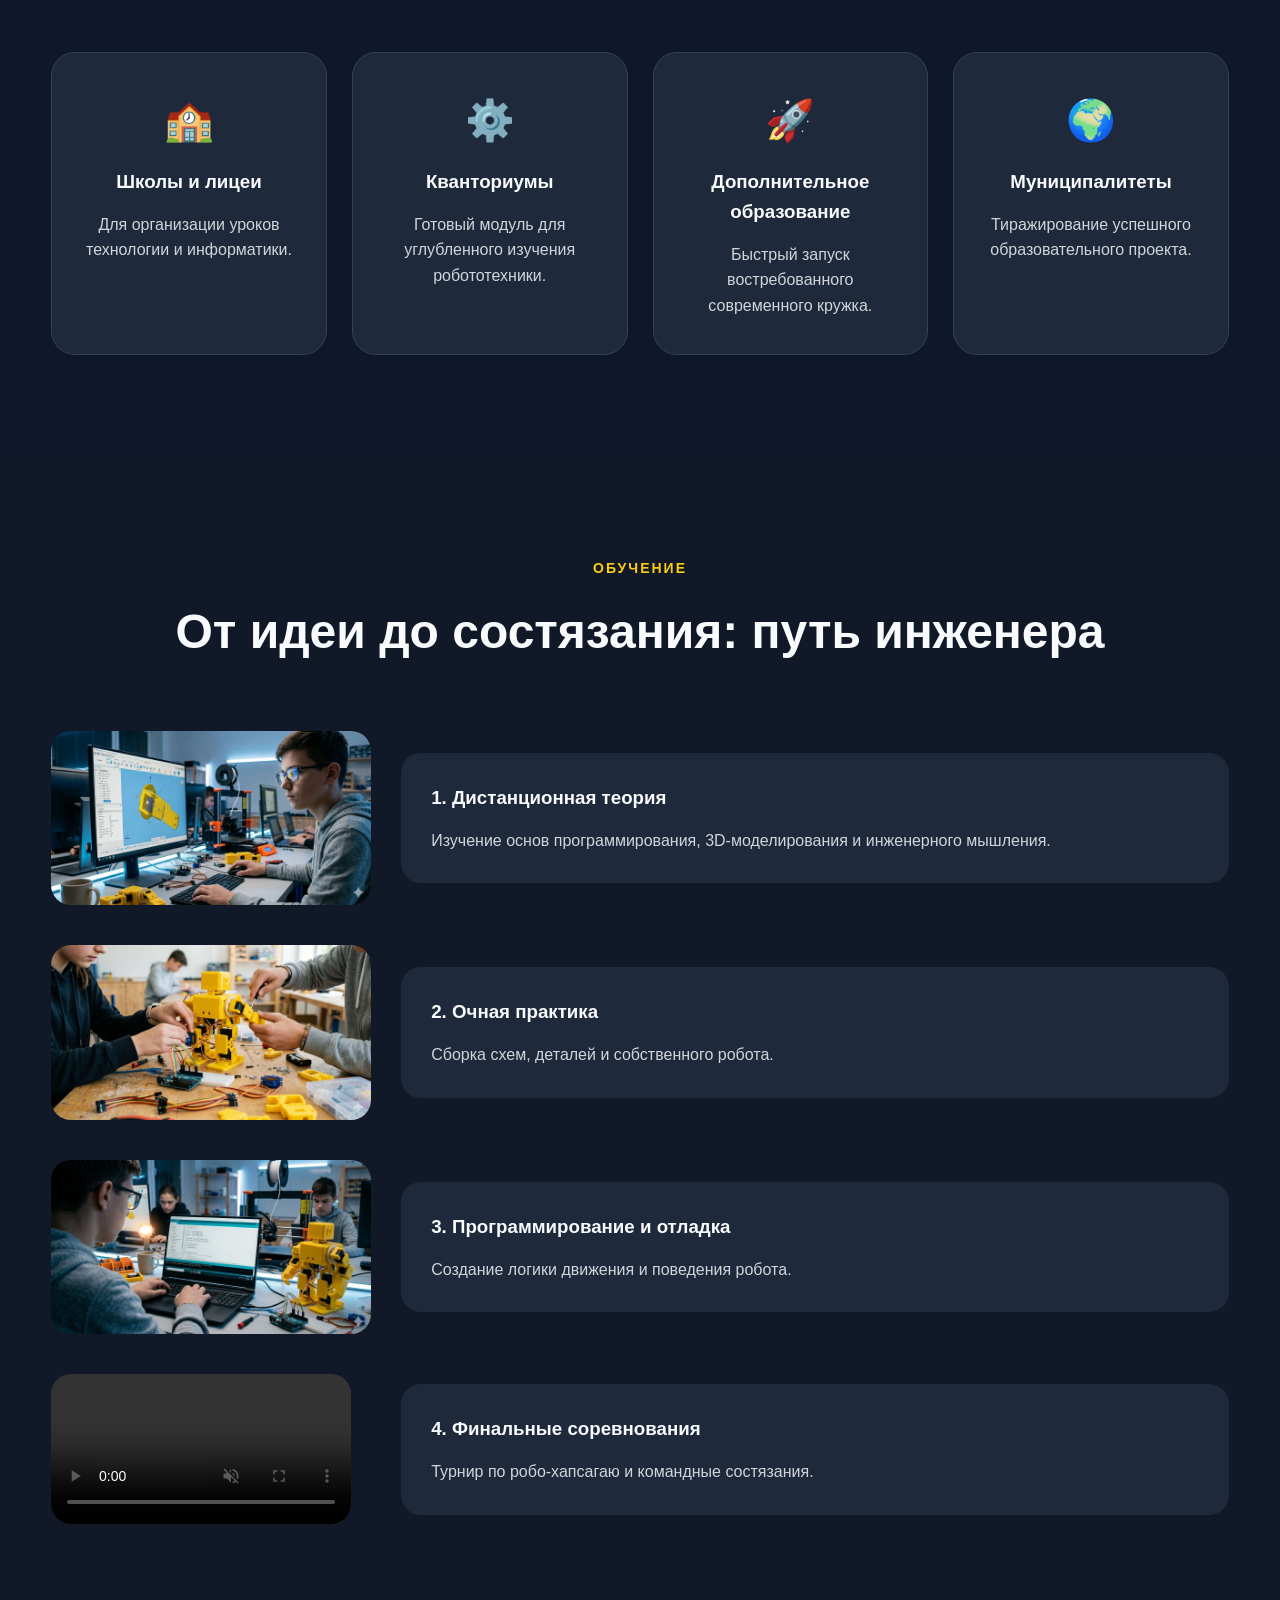
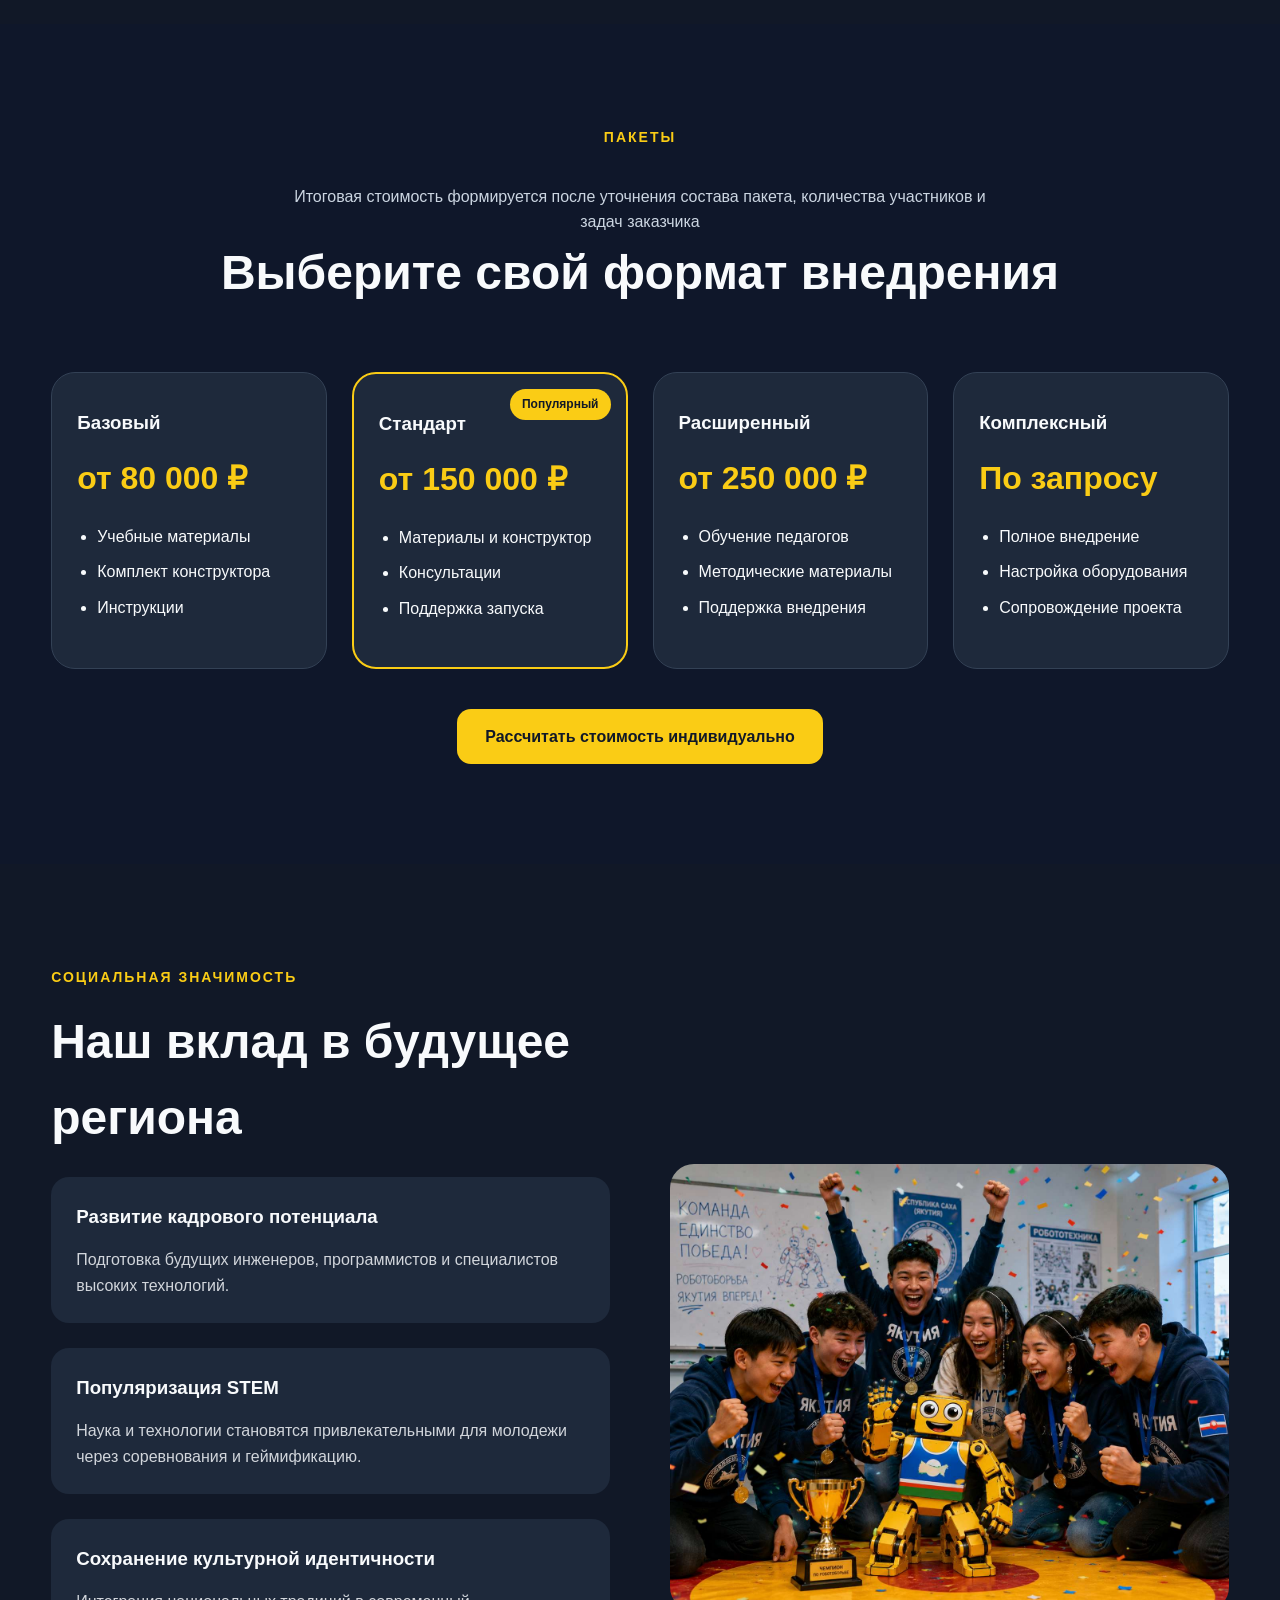
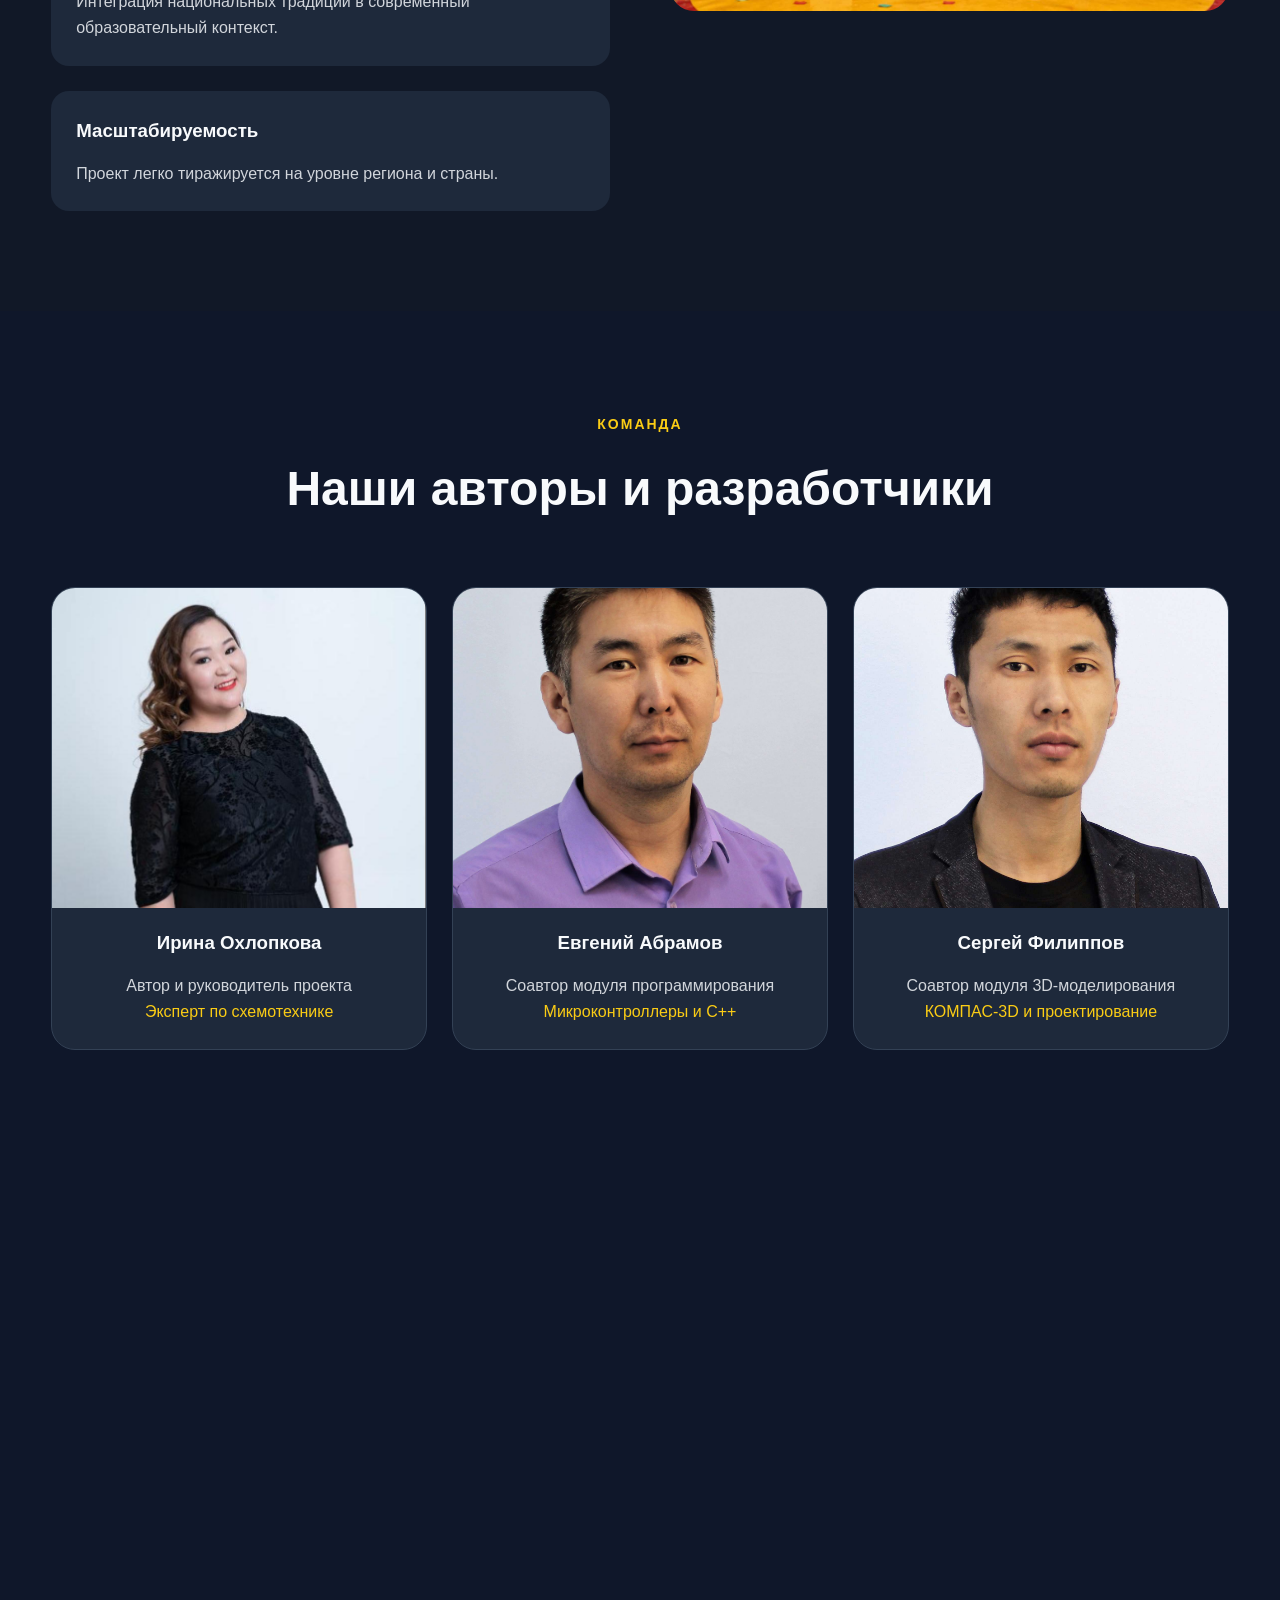
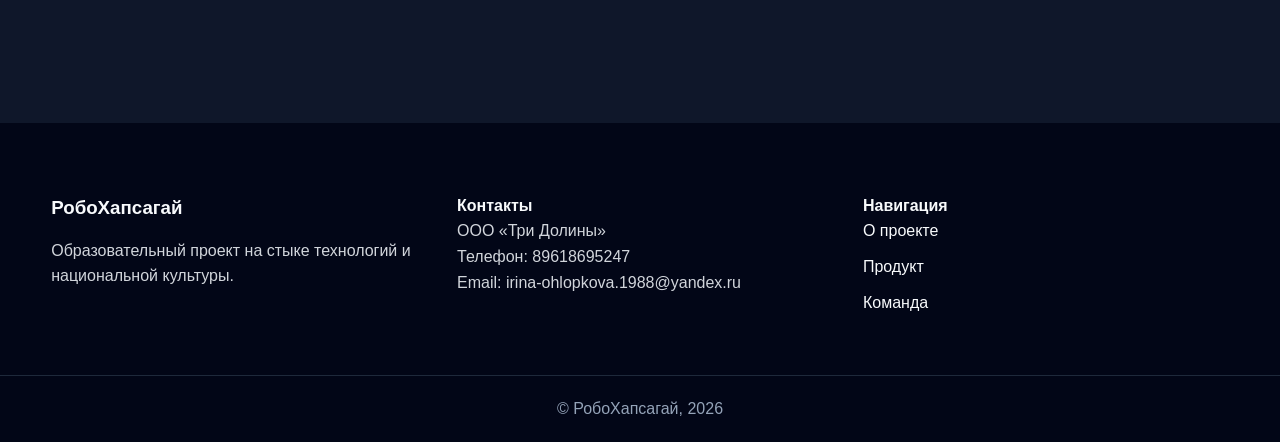
==== commit e21f79e5: "added course link" ====
--- a/course/landing_page/chatgpt/index.html
+++ b/course/landing_page/chatgpt/index.html
@@ -56,6 +56,10 @@
 
           <a href="#about" class="btn btn-secondary">
             Узнать больше о проекте
+          </a>
+
+          <a target="_blank" href="https://coreapp.ai/app/player/course/6a193964d28211e827cd271d" class="btn btn-secondary">
+            Структура курса на платформе CoreApp
           </a>
         </div>
       </div>
